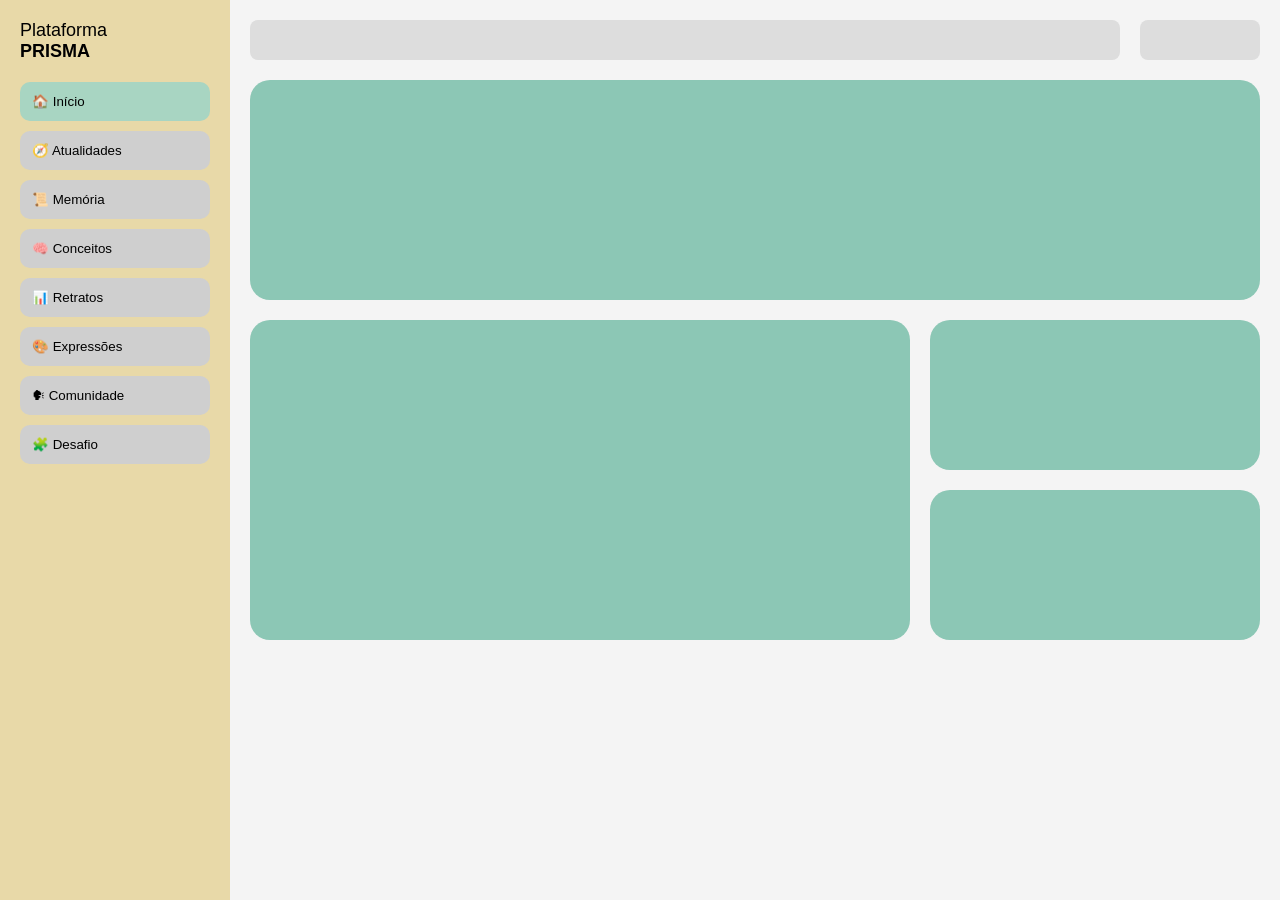
==== index.html @ 995f5f93 "Atualização6" ====
<!DOCTYPE html>
<html lang="pt-BR">
<head>
  <meta charset="UTF-8">
  <meta name="viewport" content="width=device-width, initial-scale=1.0">
  <title>Plataforma PRISMA</title>
  <link rel="stylesheet" href="style.css">
</head>
<body>

  <!-- overlay mobile -->
  <div id="overlay"></div>

  <!-- botão mobile -->
  <button id="menuToggle" class="menu-toggle">☰</button>

  <div class="layout">

    <!-- SIDEBAR -->
    <aside id="sidebar" class="sidebar">
      <div class="logo">Plataforma<br><strong>PRISMA</strong></div>

      <nav>
        <button class="menu-button active">🏠 Início</button>
        <button class="menu-button">🧭 Atualidades</button>
        <button class="menu-button">📜 Memória</button>
        <button class="menu-button">🧠 Conceitos</button>
        <button class="menu-button">📊 Retratos</button>
        <button class="menu-button">🎨 Expressões</button>
        <button class="menu-button">🗣 Comunidade</button>
        <button class="menu-button">🧩 Desafio</button>
      </nav>

      <div class="sidebar-footer"></div>
    </aside>

    <!-- CONTEÚDO -->
    <main class="content">

      <header class="topbar">
        <div class="search"></div>
        <div class="profile"></div>
      </header>

      <section class="feed">

        <div class="card card-large"></div>

        <div class="card-grid">
          <div class="card"></div>
          <div class="card"></div>
          <div class="card"></div>
        </div>

      </section>

    </main>
  </div>

  <script src="script.js"></script>
</body>
</html>
---- style.css ----
* {
  margin: 0;
  padding: 0;
  box-sizing: border-box;
  font-family: Arial, sans-serif;
}

body {
  background: #f4f4f4;
}

/* layout */
.layout {
  display: flex;
  min-height: 100vh;
}

/* SIDEBAR */
.sidebar {
  width: 230px;
  background: #e8d9a8;
  padding: 20px;
  transition: transform 0.3s ease;
  z-index: 1001;
}

.logo {
  font-size: 18px;
  margin-bottom: 20px;
}

.menu-button {
  width: 100%;
  padding: 12px;
  margin-bottom: 10px;
  border: none;
  border-radius: 10px;
  background: #cfcfcf;
  cursor: pointer;
  text-align: left;
  transition: all 0.25s ease;
}

.menu-button:hover {
  transform: translateX(5px);
  background: #bdbdbd;
}

.menu-button.active {
  background: #a8d5c2;
}

/* CONTENT */
.content {
  flex: 1;
  padding: 20px;
}

/* TOPBAR */
.topbar {
  display: flex;
  gap: 20px;
  margin-bottom: 20px;
}

.search {
  flex: 1;
  height: 40px;
  background: #ddd;
  border-radius: 8px;
}

.profile {
  width: 120px;
  height: 40px;
  background: #ddd;
  border-radius: 8px;
}

/* FEED */
.feed {
  display: flex;
  flex-direction: column;
  gap: 20px;
}

.card {
  background: #8cc7b5;
  border-radius: 20px;
  min-height: 150px;
  transition: all 0.25s ease;
}

.card-large {
  height: 220px;
}

.card-grid {
  display: grid;
  grid-template-columns: 2fr 1fr;
  gap: 20px;
}

.card-grid .card:first-child {
  grid-row: span 2;
}

/* overlay */
#overlay {
  position: fixed;
  inset: 0;
  background: rgba(0,0,0,0.35);
  opacity: 0;
  pointer-events: none;
  transition: 0.25s;
  z-index: 1000;
}

#overlay.show {
  opacity: 1;
  pointer-events: all;
}

/* botão mobile */
.menu-toggle {
  display: none;
  position: fixed;
  top: 15px;
  left: 15px;
  z-index: 1100;
  border: none;
  background: #a8d5c2;
  padding: 10px 14px;
  border-radius: 8px;
  font-size: 20px;
  cursor: pointer;
}

/* ================= MOBILE ================= */
@media (max-width: 900px) {

  .menu-toggle {
    display: block;
  }

  .sidebar {
    position: fixed;
    left: 0;
    top: 0;
    height: 100%;
    transform: translateX(-100%);
  }

  .sidebar.open {
    transform: translateX(0);
  }

  .content {
    padding-top: 60px;
  }

  .card-grid {
    display: flex;
    overflow-x: auto;
    gap: 15px;
    padding-bottom: 10px;
  }

  .card-grid .card {
    min-width: 260px;
    flex: 0 0 auto;
  }
}
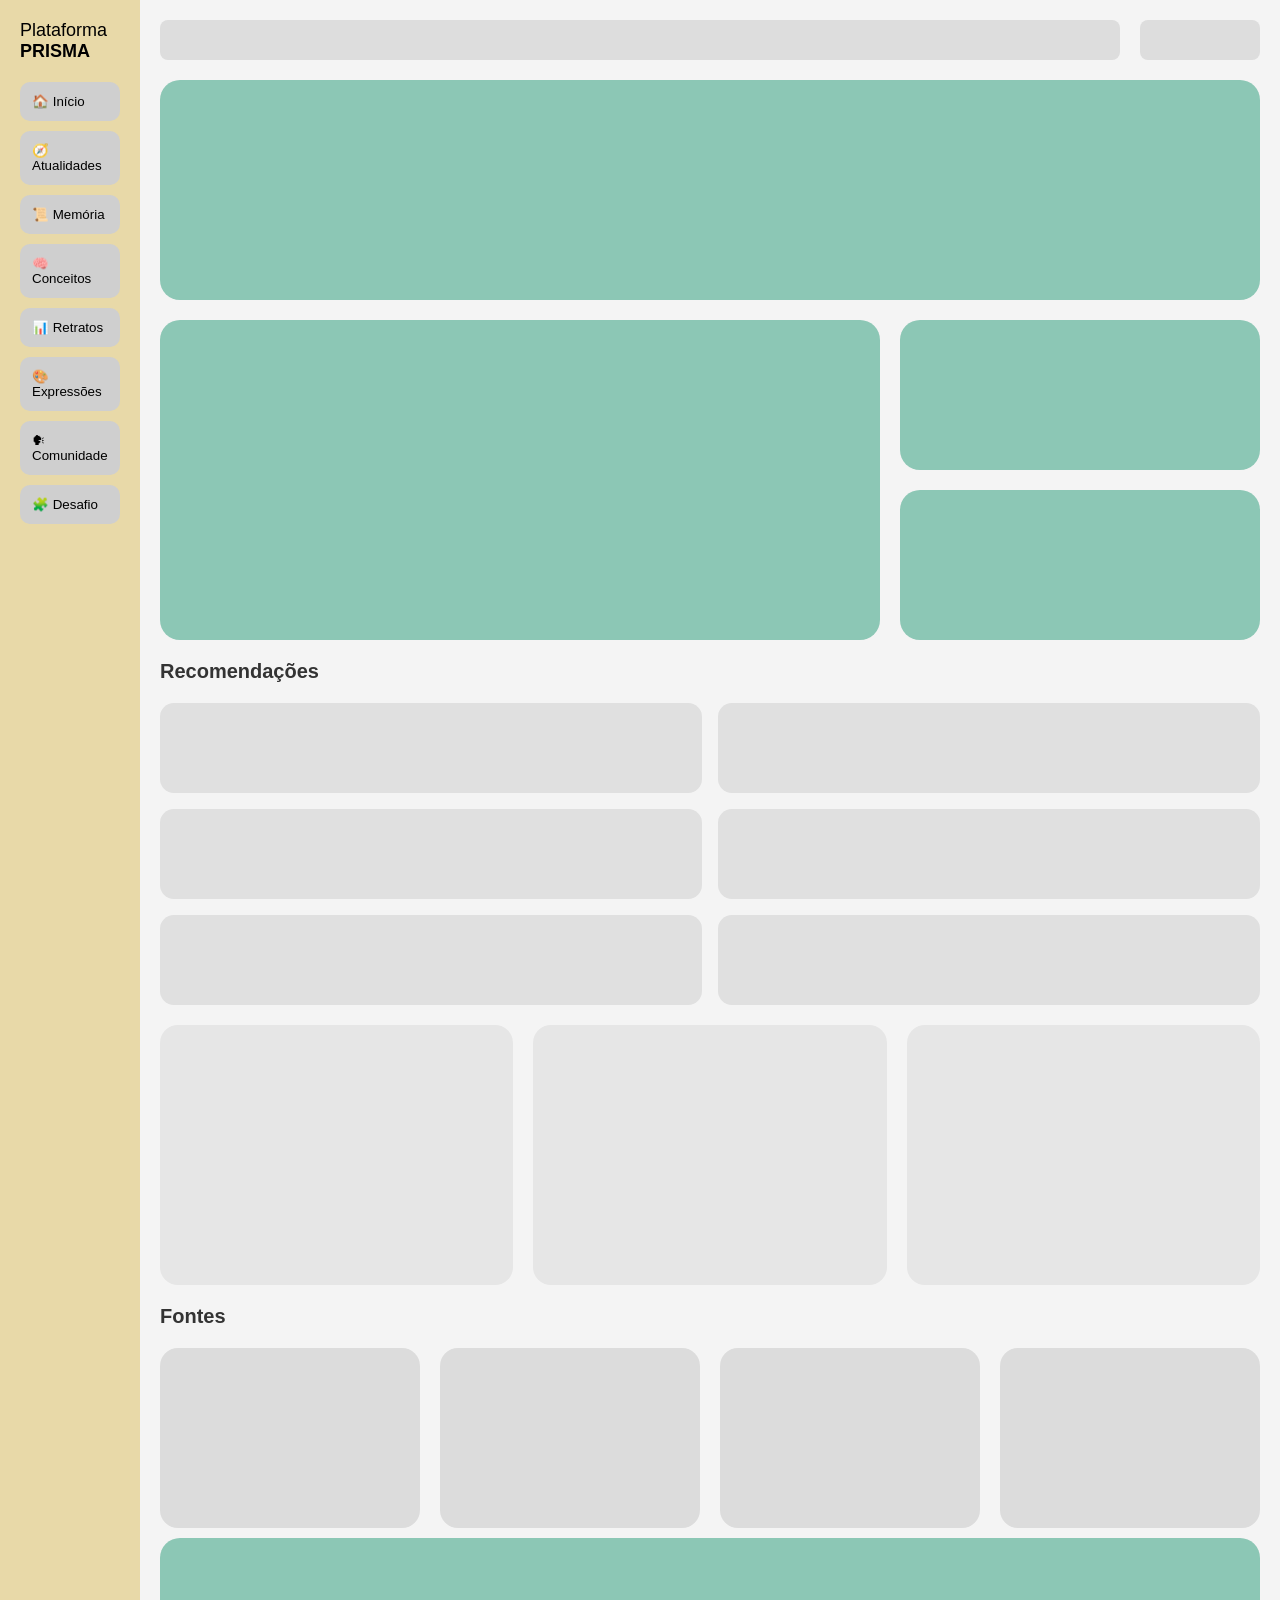
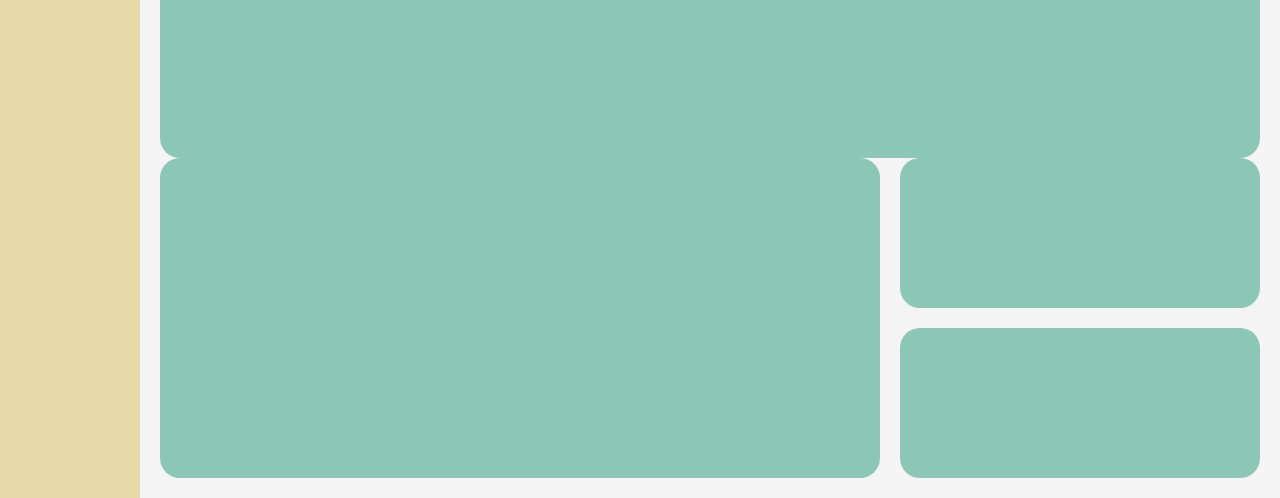
==== commit de71562f: "Atualização20" ====
--- a/index.html
+++ b/index.html
@@ -44,6 +44,52 @@
 
       <section class="feed">
 
+        <!-- ===== SETOR 1 (SEU ATUAL) ===== -->
+        <div class="feed-sector sector-hero">
+            <div class="card card-large"></div>
+
+            <div class="card-grid">
+            <div class="card"></div>
+            <div class="card"></div>
+            <div class="card"></div>
+            </div>
+        </div>
+
+        <!-- ===== SETOR 2 (lista tipo Google News) ===== -->
+        <div class="feed-sector sector-list">
+            <h2 class="sector-title">Recomendações</h2>
+
+            <div class="news-list">
+            <div class="news-item"></div>
+            <div class="news-item"></div>
+            <div class="news-item"></div>
+            <div class="news-item"></div>
+            <div class="news-item"></div>
+            <div class="news-item"></div>
+            </div>
+        </div>
+
+        <!-- ===== SETOR 3 (3 colunas) ===== -->
+        <div class="feed-sector sector-columns">
+            <div class="column"></div>
+            <div class="column"></div>
+            <div class="column"></div>
+        </div>
+
+        <!-- ===== SETOR 4 (fontes) ===== -->
+        <div class="feed-sector sector-sources">
+            <h2 class="sector-title">Fontes</h2>
+
+            <div class="sources-row">
+            <div class="source-card"></div>
+            <div class="source-card"></div>
+            <div class="source-card"></div>
+            <div class="source-card"></div>
+            </div>
+        </div>
+
+        </section>
+
         <div class="card card-large"></div>
 
         <div class="card-grid">
--- a/style.css
+++ b/style.css
@@ -47,7 +47,7 @@
 }
 
 .menu-button.active {
-  background: #a8d5c2;
+  background: #cfcfcf;
 }
 
 /* CONTENT */
@@ -137,12 +137,15 @@
 }
 
 /* ================= MOBILE ================= */
+/* ================= MOBILE ================= */
 @media (max-width: 900px) {
 
+  /* botão menu */
   .menu-toggle {
     display: block;
   }
 
+  /* sidebar */
   .sidebar {
     position: fixed;
     left: 0;
@@ -155,19 +158,137 @@
     transform: translateX(0);
   }
 
+  /* conteúdo */
   .content {
-    padding-top: 60px;
-  }
-
+    padding: 70px 14px 30px;
+  }
+
+  /* topbar mais clean */
+  .topbar {
+    gap: 10px;
+    margin-bottom: 16px;
+  }
+
+  .profile {
+    width: 80px;
+  }
+
+  /* ================= FEED SOCIAL ================= */
+
+  .feed {
+    gap: 16px;
+  }
+
+  /* card base estilo post */
+  .card {
+    border-radius: 18px;
+    min-height: 180px;
+    box-shadow: 0 4px 14px rgba(0,0,0,0.08);
+  }
+
+  /* card grande vira post principal */
+  .card-large {
+    height: 260px;
+  }
+
+  /* 🔥 GRID VIRA COLUNA SOCIAL */
   .card-grid {
     display: flex;
-    overflow-x: auto;
-    gap: 15px;
-    padding-bottom: 10px;
+    flex-direction: column;
+    gap: 16px;
+    overflow: visible;
+    padding: 0;
   }
 
   .card-grid .card {
-    min-width: 260px;
-    flex: 0 0 auto;
-  }
-}
+    min-width: 100%;
+    flex: none;
+  }
+}
+
+/* ================= SETORES ================= */
+
+.feed-sector {
+  display: flex;
+  flex-direction: column;
+  gap: 20px;
+}
+
+.sector-title {
+  font-size: 20px;
+  font-weight: 600;
+  color: #333;
+}
+
+/* ===== SETOR 2 — lista ===== */
+
+.news-list {
+  display: grid;
+  grid-template-columns: 1fr 1fr;
+  gap: 16px;
+}
+
+.news-item {
+  height: 90px;
+  background: #e0e0e0;
+  border-radius: 14px;
+}
+
+/* ===== SETOR 3 — colunas ===== */
+
+.sector-columns {
+  display: grid;
+  grid-template-columns: repeat(3, 1fr);
+  gap: 20px;
+}
+
+.column {
+  min-height: 260px;
+  background: #e6e6e6;
+  border-radius: 18px;
+}
+
+/* ===== SETOR 4 — fontes ===== */
+
+.sources-row {
+  display: flex;
+  gap: 20px;
+  overflow-x: auto;
+  padding-bottom: 10px;
+}
+
+.source-card {
+  min-width: 260px;
+  height: 180px;
+  background: #dcdcdc;
+  border-radius: 18px;
+}
+
+/* ================= MOBILE — FEED CONTÍNUO ================= */
+
+@media (max-width: 900px) {
+
+  .feed-sector {
+    gap: 16px;
+  }
+
+  /* setor 2 vira coluna */
+  .news-list {
+    grid-template-columns: 1fr;
+  }
+
+  /* setor 3 vira feed vertical */
+  .sector-columns {
+    grid-template-columns: 1fr;
+  }
+
+  .column {
+    min-height: 180px;
+  }
+
+  /* fontes continuam swipeáveis */
+  .source-card {
+    min-width: 220px;
+  }
+
+}
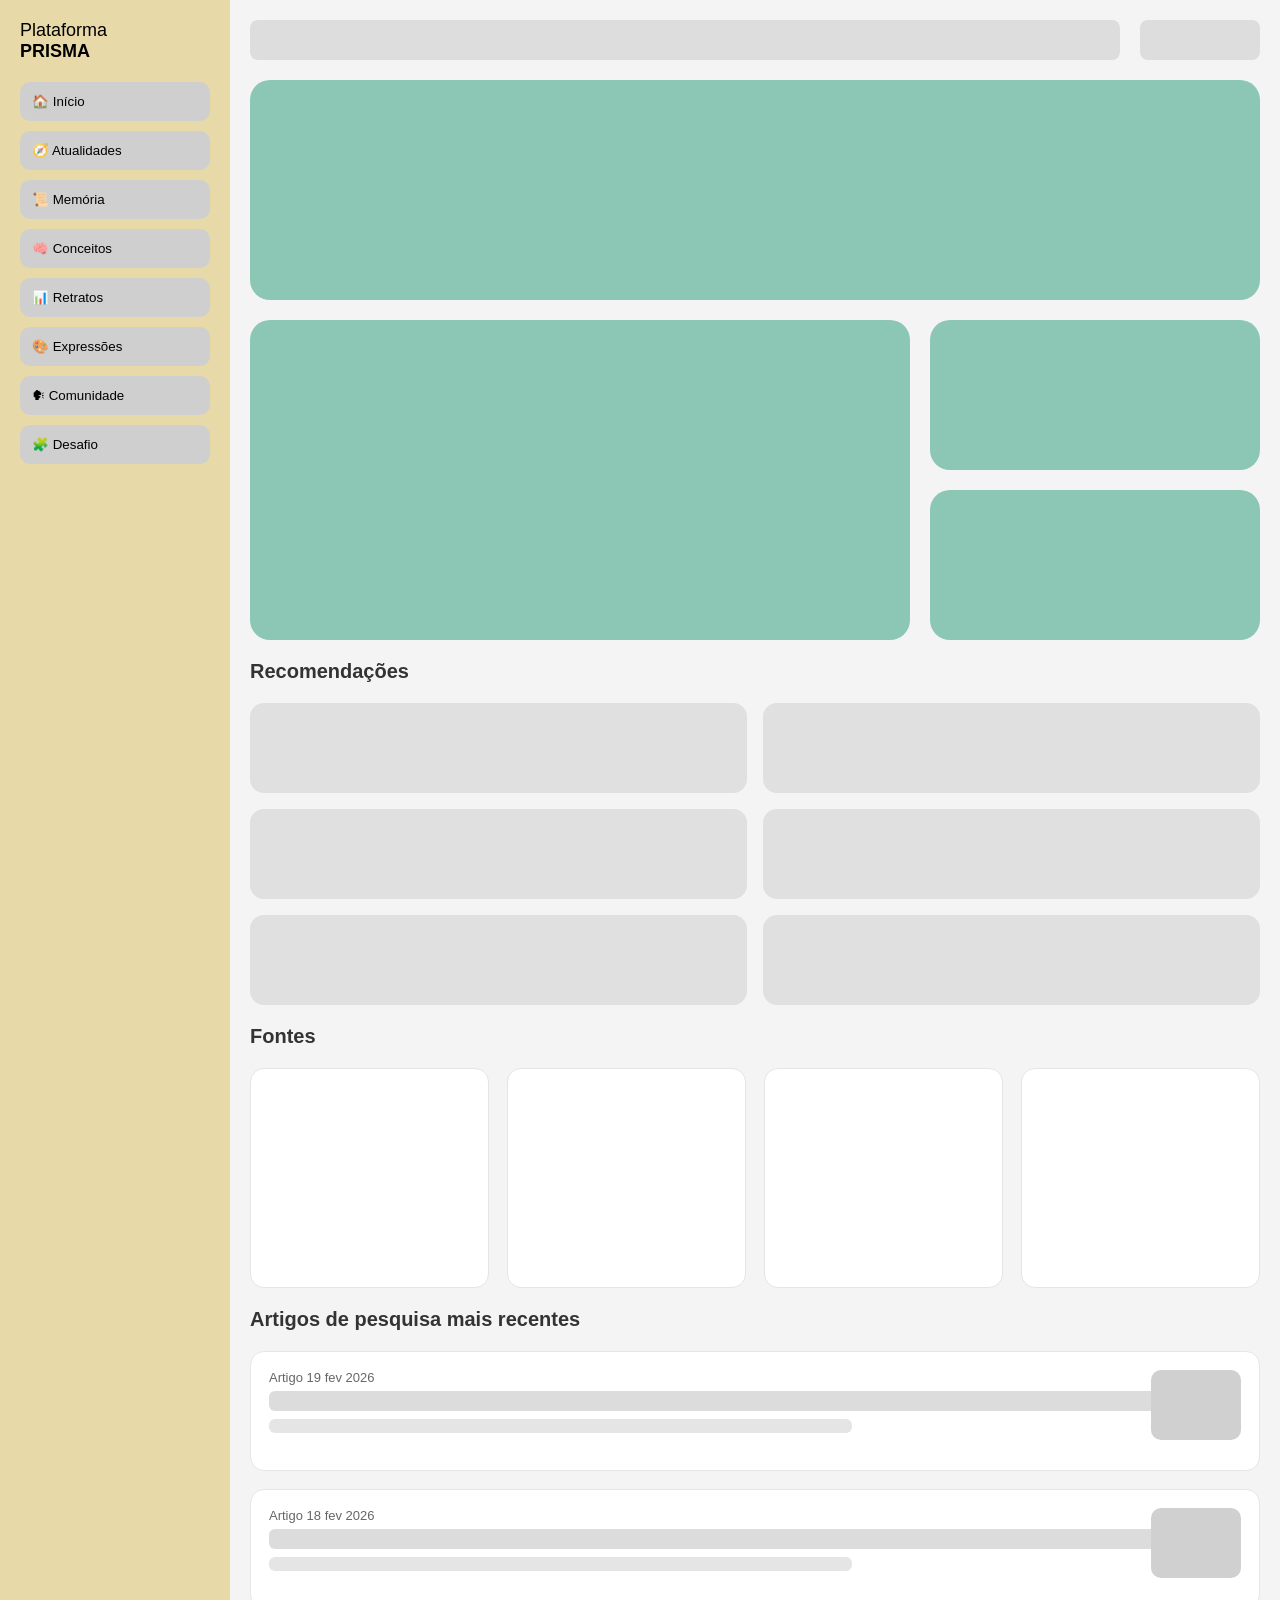
==== commit e9df1d51: "Atualização30" ====
--- a/index.html
+++ b/index.html
@@ -44,60 +44,73 @@
 
       <section class="feed">
 
-        <!-- ===== SETOR 1 (SEU ATUAL) ===== -->
-        <div class="feed-sector sector-hero">
-            <div class="card card-large"></div>
+            <!-- ===== SETOR 1 (SEU ATUAL) ===== -->
+            <div class="feed-sector sector-hero">
+                <div class="card card-large"></div>
 
-            <div class="card-grid">
-            <div class="card"></div>
-            <div class="card"></div>
-            <div class="card"></div>
+                <div class="card-grid">
+                <div class="card"></div>
+                <div class="card"></div>
+                <div class="card"></div>
+                </div>
             </div>
-        </div>
 
-        <!-- ===== SETOR 2 (lista tipo Google News) ===== -->
-        <div class="feed-sector sector-list">
-            <h2 class="sector-title">Recomendações</h2>
+            <!-- ===== SETOR 2 (lista tipo Google News) ===== -->
+            <div class="feed-sector sector-list">
+                <h2 class="sector-title">Recomendações</h2>
 
-            <div class="news-list">
-            <div class="news-item"></div>
-            <div class="news-item"></div>
-            <div class="news-item"></div>
-            <div class="news-item"></div>
-            <div class="news-item"></div>
-            <div class="news-item"></div>
+                <div class="news-list">
+                <div class="news-item"></div>
+                <div class="news-item"></div>
+                <div class="news-item"></div>
+                <div class="news-item"></div>
+                <div class="news-item"></div>
+                <div class="news-item"></div>
+                </div>
             </div>
-        </div>
 
-        <!-- ===== SETOR 3 (3 colunas) ===== -->
-        <div class="feed-sector sector-columns">
-            <div class="column"></div>
-            <div class="column"></div>
-            <div class="column"></div>
-        </div>
+            <!-- ===== SETOR 3 (3 colunas) ===== -->
+            <div class="feed-sector sector-news-nature">
+                <h2 class="sector-title">Fontes</h2>
 
-        <!-- ===== SETOR 4 (fontes) ===== -->
-        <div class="feed-sector sector-sources">
-            <h2 class="sector-title">Fontes</h2>
+                <div class="nature-news-grid">
+                    <div class="nature-news-card"></div>
+                    <div class="nature-news-card"></div>
+                    <div class="nature-news-card"></div>
+                    <div class="nature-news-card"></div>
+                </div>
+            </div>
 
-            <div class="sources-row">
-            <div class="source-card"></div>
-            <div class="source-card"></div>
-            <div class="source-card"></div>
-            <div class="source-card"></div>
+            <!-- ===== SETOR 4 (fontes) ===== -->
+           <!-- ===== SETOR 4 — Artigos estilo Nature ===== -->
+            <div class="feed-sector sector-articles">
+                <h2 class="sector-title">Artigos de pesquisa mais recentes</h2>
+
+                <div class="articles-list">
+
+                    <article class="article-item">
+                    <div class="article-meta">
+                        <span class="article-type">Artigo</span>
+                        <span class="article-date">19 fev 2026</span>
+                    </div>
+                    <h3 class="article-title"></h3>
+                    <p class="article-authors"></p>
+                    <div class="article-thumb"></div>
+                    </article>
+
+                    <article class="article-item">
+                    <div class="article-meta">
+                        <span class="article-type">Artigo</span>
+                        <span class="article-date">18 fev 2026</span>
+                    </div>
+                    <h3 class="article-title"></h3>
+                    <p class="article-authors"></p>
+                    <div class="article-thumb"></div>
+                    </article>
+
+                </div>
             </div>
-        </div>
-
         </section>
-
-        <div class="card card-large"></div>
-
-        <div class="card-grid">
-          <div class="card"></div>
-          <div class="card"></div>
-          <div class="card"></div>
-        </div>
-
       </section>
 
     </main>
--- a/style.css
+++ b/style.css
@@ -292,3 +292,85 @@
   }
 
 }
+
+/* ================= NATURE NEWS ================= */
+
+.nature-news-grid {
+  display: grid;
+  grid-template-columns: repeat(4, 1fr);
+  gap: 18px;
+}
+
+.nature-news-card {
+  background: #ffffff;
+  border-radius: 14px;
+  padding: 14px;
+  min-height: 220px;
+  border: 1px solid #e5e5e5;
+  transition: all 0.25s ease;
+}
+
+/* ================= ARTIGOS NATURE ================= */
+
+.articles-list {
+  display: flex;
+  flex-direction: column;
+  gap: 18px;
+}
+
+.article-item {
+  position: relative;
+  background: #ffffff;
+  border-radius: 14px;
+  padding: 18px;
+  border: 1px solid #e6e6e6;
+  min-height: 120px;
+  transition: all 0.25s ease;
+}
+
+.article-meta {
+  font-size: 13px;
+  color: #666;
+  margin-bottom: 6px;
+}
+
+.article-title {
+  height: 20px;
+  background: #dcdcdc;
+  border-radius: 6px;
+  margin-bottom: 8px;
+}
+
+.article-authors {
+  height: 14px;
+  width: 60%;
+  background: #e5e5e5;
+  border-radius: 6px;
+}
+
+.article-thumb {
+  position: absolute;
+  right: 18px;
+  top: 18px;
+  width: 90px;
+  height: 70px;
+  background: #d0d0d0;
+  border-radius: 10px;
+}
+
+/* ================= MOBILE AJUSTES ================= */
+
+@media (max-width: 900px) {
+
+  .nature-news-grid {
+    grid-template-columns: 1fr;
+  }
+
+  .article-thumb {
+    position: static;
+    width: 100%;
+    height: 140px;
+    margin-top: 10px;
+  }
+
+}
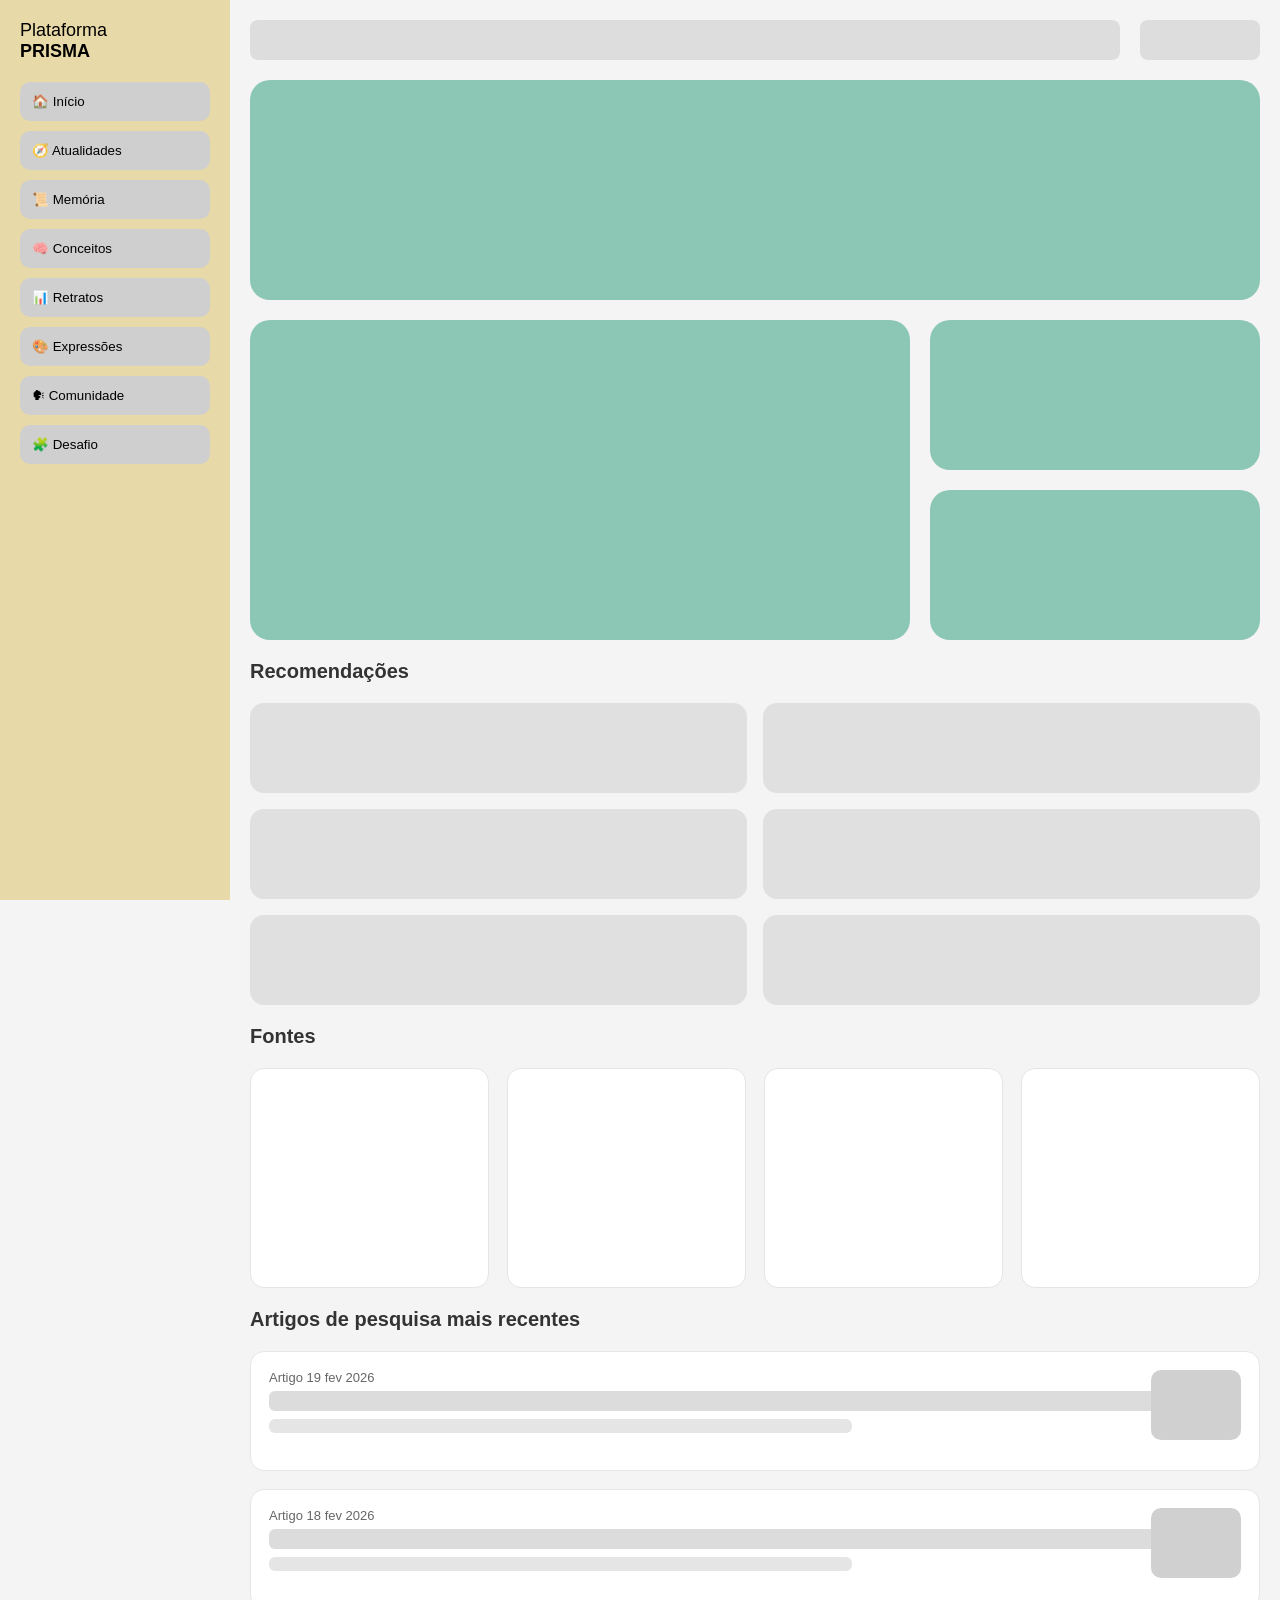
==== commit 4545c7e8: "Atualização2222" ====
--- a/index.html
+++ b/index.html
@@ -8,113 +8,141 @@
 </head>
 <body>
 
-  <!-- overlay mobile -->
+  <!-- ================================================
+       OVERLAY — escurece o fundo no menu mobile
+  ================================================ -->
   <div id="overlay"></div>
 
-  <!-- botão mobile -->
-  <button id="menuToggle" class="menu-toggle">☰</button>
+  <!-- ================================================
+       BOTÃO HAMBURGER — visível só em mobile
+  ================================================ -->
+  <button id="btnMenu" class="btn-menu">☰</button>
 
   <div class="layout">
 
-    <!-- SIDEBAR -->
+    <!-- ================================================
+         SIDEBAR — menu lateral fixo
+    ================================================ -->
     <aside id="sidebar" class="sidebar">
+
       <div class="logo">Plataforma<br><strong>PRISMA</strong></div>
 
       <nav>
-        <button class="menu-button active">🏠 Início</button>
-        <button class="menu-button">🧭 Atualidades</button>
-        <button class="menu-button">📜 Memória</button>
-        <button class="menu-button">🧠 Conceitos</button>
-        <button class="menu-button">📊 Retratos</button>
-        <button class="menu-button">🎨 Expressões</button>
-        <button class="menu-button">🗣 Comunidade</button>
-        <button class="menu-button">🧩 Desafio</button>
+        <button class="btn-nav active">🏠 Início</button>
+        <button class="btn-nav">🧭 Atualidades</button>
+        <button class="btn-nav">📜 Memória</button>
+        <button class="btn-nav">🧠 Conceitos</button>
+        <button class="btn-nav">📊 Retratos</button>
+        <button class="btn-nav">🎨 Expressões</button>
+        <button class="btn-nav">🗣 Comunidade</button>
+        <button class="btn-nav">🧩 Desafio</button>
       </nav>
 
-      <div class="sidebar-footer"></div>
+      <div class="rodape-sidebar"></div>
+
     </aside>
+    <!-- /SIDEBAR -->
 
-    <!-- CONTEÚDO -->
-    <main class="content">
+    <!-- ================================================
+         CONTEÚDO PRINCIPAL
+    ================================================ -->
+    <main class="conteudo">
 
+      <!-- TOPBAR: barra de pesquisa + perfil -->
       <header class="topbar">
-        <div class="search"></div>
-        <div class="profile"></div>
+        <div class="busca"></div>
+        <div class="perfil"></div>
       </header>
 
+      <!-- FEED: todos os blocos de conteúdo -->
       <section class="feed">
 
-            <!-- ===== SETOR 1 (SEU ATUAL) ===== -->
-            <div class="feed-sector sector-hero">
-                <div class="card card-large"></div>
+        <!-- ── BLOCO 1: Hero + grade de cards ── -->
+        <div class="bloco bloco-topo">
 
-                <div class="card-grid">
-                <div class="card"></div>
-                <div class="card"></div>
-                <div class="card"></div>
-                </div>
-            </div>
+          <div class="card card-destaque"></div>
 
-            <!-- ===== SETOR 2 (lista tipo Google News) ===== -->
-            <div class="feed-sector sector-list">
-                <h2 class="sector-title">Recomendações</h2>
+          <div class="grade-cards">
+            <div class="card"></div>
+            <div class="card"></div>
+            <div class="card"></div>
+          </div>
 
-                <div class="news-list">
-                <div class="news-item"></div>
-                <div class="news-item"></div>
-                <div class="news-item"></div>
-                <div class="news-item"></div>
-                <div class="news-item"></div>
-                <div class="news-item"></div>
-                </div>
-            </div>
+        </div>
+        <!-- /BLOCO 1 -->
 
-            <!-- ===== SETOR 3 (3 colunas) ===== -->
-            <div class="feed-sector sector-news-nature">
-                <h2 class="sector-title">Fontes</h2>
+        <!-- ── BLOCO 2: Lista de notícias ── -->
+        <div class="bloco bloco-recomendacoes">
 
-                <div class="nature-news-grid">
-                    <div class="nature-news-card"></div>
-                    <div class="nature-news-card"></div>
-                    <div class="nature-news-card"></div>
-                    <div class="nature-news-card"></div>
-                </div>
-            </div>
+          <h2 class="titulo-bloco">Recomendações</h2>
 
-            <!-- ===== SETOR 4 (fontes) ===== -->
-           <!-- ===== SETOR 4 — Artigos estilo Nature ===== -->
-            <div class="feed-sector sector-articles">
-                <h2 class="sector-title">Artigos de pesquisa mais recentes</h2>
+          <div class="lista-noticias">
+            <div class="noticia"></div>
+            <div class="noticia"></div>
+            <div class="noticia"></div>
+            <div class="noticia"></div>
+            <div class="noticia"></div>
+            <div class="noticia"></div>
+          </div>
 
-                <div class="articles-list">
+        </div>
+        <!-- /BLOCO 2 -->
 
-                    <article class="article-item">
-                    <div class="article-meta">
-                        <span class="article-type">Artigo</span>
-                        <span class="article-date">19 fev 2026</span>
-                    </div>
-                    <h3 class="article-title"></h3>
-                    <p class="article-authors"></p>
-                    <div class="article-thumb"></div>
-                    </article>
+        <!-- ── BLOCO 3: Grade de fontes ── -->
+        <div class="bloco bloco-fontes">
 
-                    <article class="article-item">
-                    <div class="article-meta">
-                        <span class="article-type">Artigo</span>
-                        <span class="article-date">18 fev 2026</span>
-                    </div>
-                    <h3 class="article-title"></h3>
-                    <p class="article-authors"></p>
-                    <div class="article-thumb"></div>
-                    </article>
+          <h2 class="titulo-bloco">Fontes</h2>
 
-                </div>
-            </div>
-        </section>
+          <div class="grade-fontes">
+            <div class="card-fonte"></div>
+            <div class="card-fonte"></div>
+            <div class="card-fonte"></div>
+            <div class="card-fonte"></div>
+          </div>
+
+        </div>
+        <!-- /BLOCO 3 -->
+
+        <!-- ── BLOCO 4: Artigos de pesquisa ── -->
+        <div class="bloco bloco-artigos">
+
+          <h2 class="titulo-bloco">Artigos de pesquisa mais recentes</h2>
+
+          <div class="lista-artigos">
+
+            <article class="artigo">
+              <div class="artigo-info">
+                <span class="artigo-tipo">Artigo</span>
+                <span class="artigo-data">19 fev 2026</span>
+              </div>
+              <h3 class="artigo-titulo"></h3>
+              <p class="artigo-autores"></p>
+              <div class="artigo-imagem"></div>
+            </article>
+
+            <article class="artigo">
+              <div class="artigo-info">
+                <span class="artigo-tipo">Artigo</span>
+                <span class="artigo-data">18 fev 2026</span>
+              </div>
+              <h3 class="artigo-titulo"></h3>
+              <p class="artigo-autores"></p>
+              <div class="artigo-imagem"></div>
+            </article>
+
+          </div>
+
+        </div>
+        <!-- /BLOCO 4 -->
+
       </section>
+      <!-- /FEED -->
 
     </main>
+    <!-- /CONTEÚDO PRINCIPAL -->
+
   </div>
+  <!-- /LAYOUT -->
 
   <script src="script.js"></script>
 </body>
--- a/style.css
+++ b/style.css
@@ -1,3 +1,6 @@
+/* ================================================
+   RESET
+================================================ */
 * {
   margin: 0;
   padding: 0;
@@ -9,17 +12,33 @@
   background: #f4f4f4;
 }
 
-/* layout */
+
+/* ================================================
+   LAYOUT GERAL
+================================================ */
 .layout {
-  display: flex;
   min-height: 100vh;
 }
 
-/* SIDEBAR */
+.conteudo {
+  margin-left: 230px;
+  padding: 20px;
+  max-width: 1400px;
+}
+
+
+/* ================================================
+   SIDEBAR
+================================================ */
 .sidebar {
+  position: fixed;
+  left: 0;
+  top: 0;
   width: 230px;
+  height: 100vh;
   background: #e8d9a8;
   padding: 20px;
+  overflow-y: auto;
   transition: transform 0.3s ease;
   z-index: 1001;
 }
@@ -29,7 +48,7 @@
   margin-bottom: 20px;
 }
 
-.menu-button {
+.btn-nav {
   width: 100%;
   padding: 12px;
   margin-bottom: 10px;
@@ -41,49 +60,65 @@
   transition: all 0.25s ease;
 }
 
-.menu-button:hover {
+.btn-nav:hover {
   transform: translateX(5px);
   background: #bdbdbd;
 }
 
-.menu-button.active {
+.btn-nav.active {
   background: #cfcfcf;
 }
 
-/* CONTENT */
-.content {
-  flex: 1;
-  padding: 20px;
-}
-
-/* TOPBAR */
+
+/* ================================================
+   TOPBAR
+================================================ */
 .topbar {
   display: flex;
   gap: 20px;
   margin-bottom: 20px;
 }
 
-.search {
+.busca {
   flex: 1;
   height: 40px;
   background: #ddd;
   border-radius: 8px;
 }
 
-.profile {
+.perfil {
   width: 120px;
   height: 40px;
   background: #ddd;
   border-radius: 8px;
 }
 
-/* FEED */
+
+/* ================================================
+   FEED — estrutura geral
+================================================ */
 .feed {
   display: flex;
   flex-direction: column;
   gap: 20px;
 }
 
+.bloco {
+  display: flex;
+  flex-direction: column;
+  gap: 20px;
+}
+
+.titulo-bloco {
+  font-size: 20px;
+  font-weight: 600;
+  color: #333;
+}
+
+
+/* ================================================
+   BLOCO 1 — Hero + grade de cards
+================================================ */
 .card {
   background: #8cc7b5;
   border-radius: 20px;
@@ -91,21 +126,139 @@
   transition: all 0.25s ease;
 }
 
-.card-large {
+.card-destaque {
   height: 220px;
 }
 
-.card-grid {
+.grade-cards {
   display: grid;
   grid-template-columns: 2fr 1fr;
   gap: 20px;
 }
 
-.card-grid .card:first-child {
+.grade-cards .card:first-child {
   grid-row: span 2;
 }
 
-/* overlay */
+
+/* ================================================
+   BLOCO 2 — Lista de notícias
+================================================ */
+.lista-noticias {
+  display: grid;
+  grid-template-columns: 1fr 1fr;
+  gap: 16px;
+}
+
+.noticia {
+  height: 90px;
+  background: #e0e0e0;
+  border-radius: 14px;
+}
+
+
+/* ================================================
+   BLOCO 3 — Grade de fontes
+================================================ */
+.grade-fontes {
+  display: grid;
+  grid-template-columns: repeat(4, 1fr);
+  gap: 18px;
+}
+
+.card-fonte {
+  background: #ffffff;
+  border-radius: 14px;
+  padding: 14px;
+  min-height: 220px;
+  border: 1px solid #e5e5e5;
+  transition: all 0.25s ease;
+}
+
+
+/* ================================================
+   BLOCO 4 — Artigos de pesquisa
+================================================ */
+.lista-artigos {
+  display: flex;
+  flex-direction: column;
+  gap: 18px;
+}
+
+.artigo {
+  position: relative;
+  background: #ffffff;
+  border-radius: 14px;
+  padding: 18px;
+  border: 1px solid #e6e6e6;
+  min-height: 120px;
+  transition: all 0.25s ease;
+}
+
+.artigo-info {
+  font-size: 13px;
+  color: #666;
+  margin-bottom: 6px;
+}
+
+.artigo-titulo {
+  height: 20px;
+  background: #dcdcdc;
+  border-radius: 6px;
+  margin-bottom: 8px;
+}
+
+.artigo-autores {
+  height: 14px;
+  width: 60%;
+  background: #e5e5e5;
+  border-radius: 6px;
+}
+
+.artigo-imagem {
+  position: absolute;
+  right: 18px;
+  top: 18px;
+  width: 90px;
+  height: 70px;
+  background: #d0d0d0;
+  border-radius: 10px;
+}
+
+
+/* ================================================
+   CLASSES RESERVADAS (uso futuro)
+================================================ */
+.grade-colunas {
+  display: grid;
+  grid-template-columns: repeat(3, 1fr);
+  gap: 20px;
+}
+
+.coluna {
+  min-height: 260px;
+  background: #e6e6e6;
+  border-radius: 18px;
+}
+
+.lista-fontes {
+  display: flex;
+  gap: 20px;
+  overflow-x: auto;
+  padding-bottom: 10px;
+}
+
+.card-fonte-extra {
+  min-width: 260px;
+  height: 180px;
+  background: #dcdcdc;
+  border-radius: 18px;
+}
+
+
+/* ================================================
+   OVERLAY (mobile)
+================================================ */
 #overlay {
   position: fixed;
   inset: 0;
@@ -121,8 +274,11 @@
   pointer-events: all;
 }
 
-/* botão mobile */
-.menu-toggle {
+
+/* ================================================
+   BOTÃO HAMBURGER (mobile)
+================================================ */
+.btn-menu {
   display: none;
   position: fixed;
   top: 15px;
@@ -136,16 +292,18 @@
   cursor: pointer;
 }
 
-/* ================= MOBILE ================= */
-/* ================= MOBILE ================= */
+
+/* ================================================
+   RESPONSIVO — max-width: 900px
+================================================ */
 @media (max-width: 900px) {
 
-  /* botão menu */
-  .menu-toggle {
+  /* Botão hamburger */
+  .btn-menu {
     display: block;
   }
 
-  /* sidebar */
+  /* Sidebar: escondida por padrão, abre com .open */
   .sidebar {
     position: fixed;
     left: 0;
@@ -158,41 +316,42 @@
     transform: translateX(0);
   }
 
-  /* conteúdo */
-  .content {
-    padding: 70px 14px 30px;
-  }
-
-  /* topbar mais clean */
+  /* Conteúdo ocupa a tela toda */
+  .conteudo {
+    margin-left: 0;
+  }
+
+  /* Topbar */
   .topbar {
     gap: 10px;
     margin-bottom: 16px;
   }
 
-  .profile {
+  .perfil {
     width: 80px;
   }
 
-  /* ================= FEED SOCIAL ================= */
-
+  /* Feed geral */
   .feed {
     gap: 16px;
   }
 
-  /* card base estilo post */
+  .bloco {
+    gap: 16px;
+  }
+
+  /* Bloco 1 — cards em coluna */
   .card {
     border-radius: 18px;
     min-height: 180px;
     box-shadow: 0 4px 14px rgba(0,0,0,0.08);
   }
 
-  /* card grande vira post principal */
-  .card-large {
+  .card-destaque {
     height: 260px;
   }
 
-  /* 🔥 GRID VIRA COLUNA SOCIAL */
-  .card-grid {
+  .grade-cards {
     display: flex;
     flex-direction: column;
     gap: 16px;
@@ -200,177 +359,40 @@
     padding: 0;
   }
 
-  .card-grid .card {
+  .grade-cards .card {
     min-width: 100%;
     flex: none;
   }
-}
-
-/* ================= SETORES ================= */
-
-.feed-sector {
-  display: flex;
-  flex-direction: column;
-  gap: 20px;
-}
-
-.sector-title {
-  font-size: 20px;
-  font-weight: 600;
-  color: #333;
-}
-
-/* ===== SETOR 2 — lista ===== */
-
-.news-list {
-  display: grid;
-  grid-template-columns: 1fr 1fr;
-  gap: 16px;
-}
-
-.news-item {
-  height: 90px;
-  background: #e0e0e0;
-  border-radius: 14px;
-}
-
-/* ===== SETOR 3 — colunas ===== */
-
-.sector-columns {
-  display: grid;
-  grid-template-columns: repeat(3, 1fr);
-  gap: 20px;
-}
-
-.column {
-  min-height: 260px;
-  background: #e6e6e6;
-  border-radius: 18px;
-}
-
-/* ===== SETOR 4 — fontes ===== */
-
-.sources-row {
-  display: flex;
-  gap: 20px;
-  overflow-x: auto;
-  padding-bottom: 10px;
-}
-
-.source-card {
-  min-width: 260px;
-  height: 180px;
-  background: #dcdcdc;
-  border-radius: 18px;
-}
-
-/* ================= MOBILE — FEED CONTÍNUO ================= */
-
-@media (max-width: 900px) {
-
-  .feed-sector {
-    gap: 16px;
-  }
-
-  /* setor 2 vira coluna */
-  .news-list {
+
+  /* Bloco 2 — lista em coluna única */
+  .lista-noticias {
     grid-template-columns: 1fr;
   }
 
-  /* setor 3 vira feed vertical */
-  .sector-columns {
+  /* Bloco 3 — grade em coluna única */
+  .grade-fontes {
     grid-template-columns: 1fr;
   }
 
-  .column {
-    min-height: 180px;
-  }
-
-  /* fontes continuam swipeáveis */
-  .source-card {
-    min-width: 220px;
-  }
-
-}
-
-/* ================= NATURE NEWS ================= */
-
-.nature-news-grid {
-  display: grid;
-  grid-template-columns: repeat(4, 1fr);
-  gap: 18px;
-}
-
-.nature-news-card {
-  background: #ffffff;
-  border-radius: 14px;
-  padding: 14px;
-  min-height: 220px;
-  border: 1px solid #e5e5e5;
-  transition: all 0.25s ease;
-}
-
-/* ================= ARTIGOS NATURE ================= */
-
-.articles-list {
-  display: flex;
-  flex-direction: column;
-  gap: 18px;
-}
-
-.article-item {
-  position: relative;
-  background: #ffffff;
-  border-radius: 14px;
-  padding: 18px;
-  border: 1px solid #e6e6e6;
-  min-height: 120px;
-  transition: all 0.25s ease;
-}
-
-.article-meta {
-  font-size: 13px;
-  color: #666;
-  margin-bottom: 6px;
-}
-
-.article-title {
-  height: 20px;
-  background: #dcdcdc;
-  border-radius: 6px;
-  margin-bottom: 8px;
-}
-
-.article-authors {
-  height: 14px;
-  width: 60%;
-  background: #e5e5e5;
-  border-radius: 6px;
-}
-
-.article-thumb {
-  position: absolute;
-  right: 18px;
-  top: 18px;
-  width: 90px;
-  height: 70px;
-  background: #d0d0d0;
-  border-radius: 10px;
-}
-
-/* ================= MOBILE AJUSTES ================= */
-
-@media (max-width: 900px) {
-
-  .nature-news-grid {
-    grid-template-columns: 1fr;
-  }
-
-  .article-thumb {
+  /* Bloco 4 — imagem ocupa largura total */
+  .artigo-imagem {
     position: static;
     width: 100%;
     height: 140px;
     margin-top: 10px;
   }
 
-}
+  /* Classes reservadas */
+  .grade-colunas {
+    grid-template-columns: 1fr;
+  }
+
+  .coluna {
+    min-height: 180px;
+  }
+
+  .card-fonte-extra {
+    min-width: 220px;
+  }
+
+}
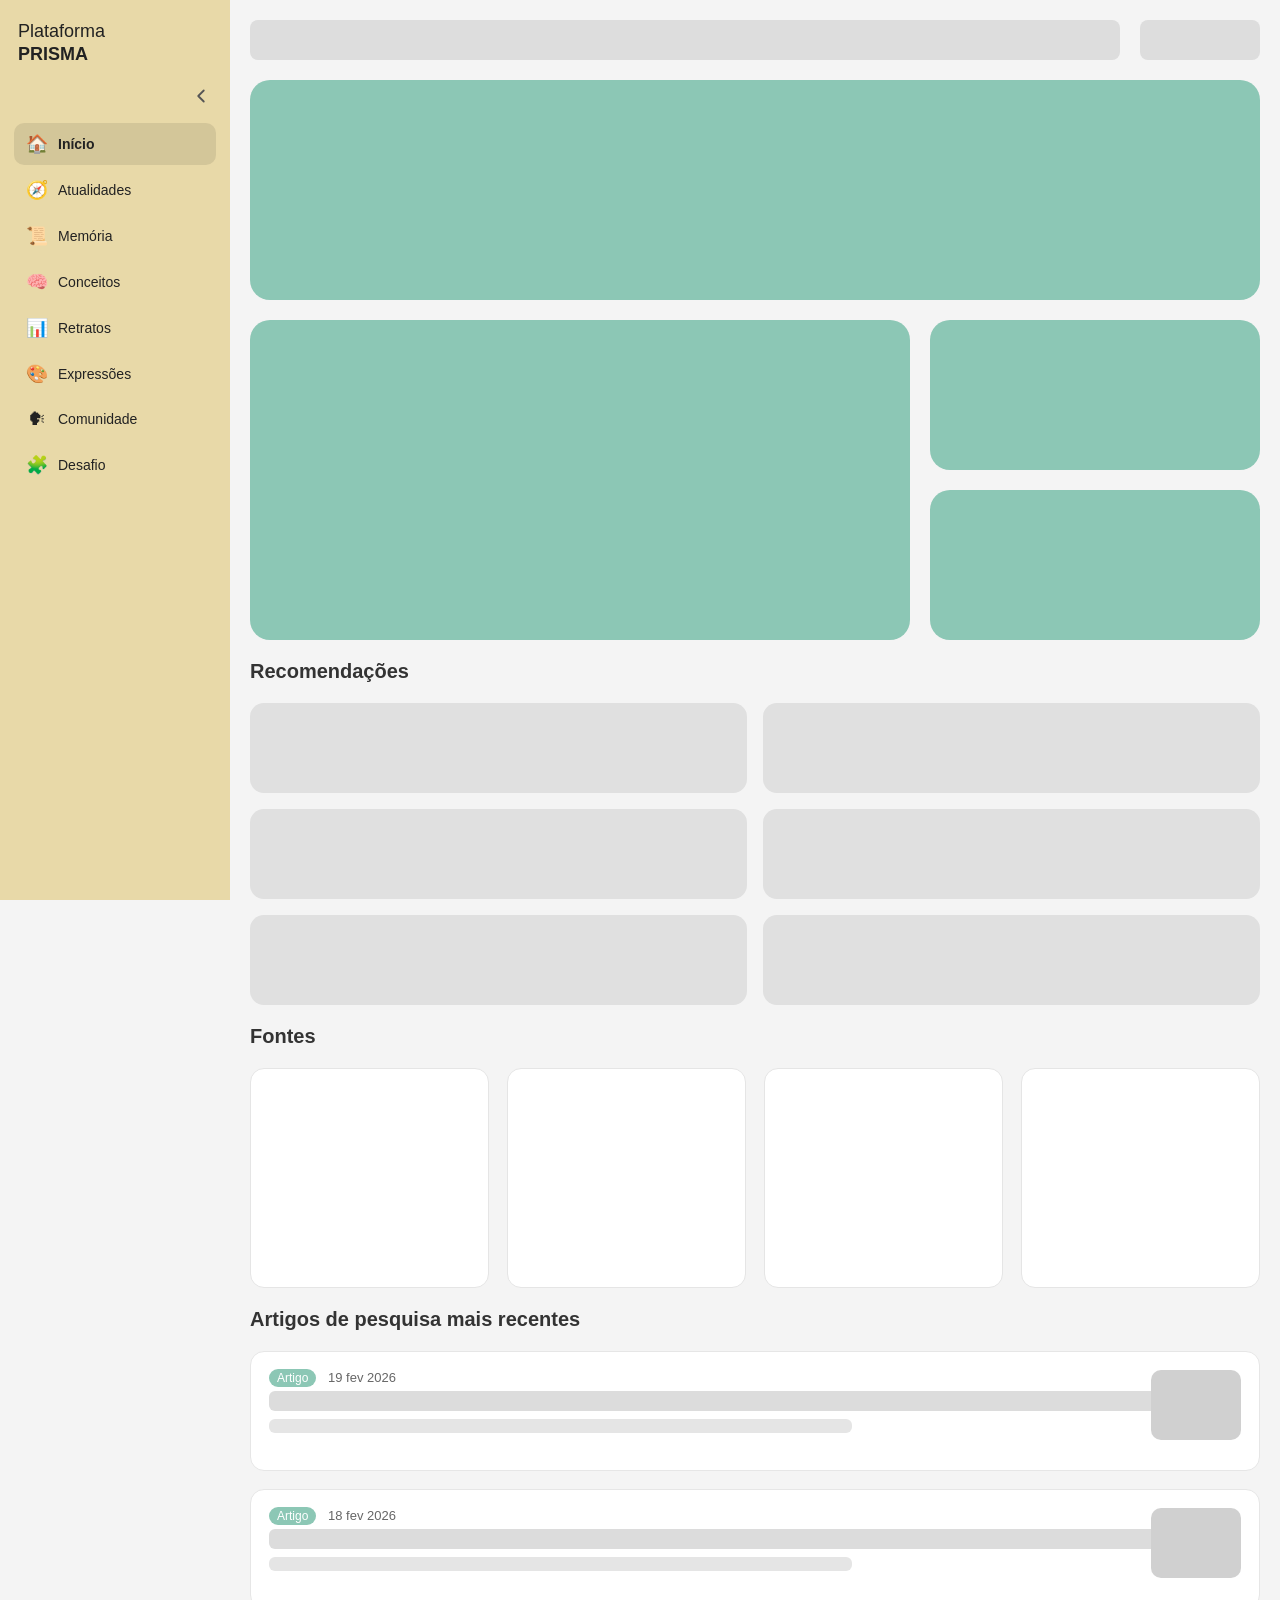
==== commit b158a601: "Atualizacao22" ====
--- a/index.html
+++ b/index.html
@@ -3,79 +3,38 @@
 <head>
   <meta charset="UTF-8">
   <meta name="viewport" content="width=device-width, initial-scale=1.0">
-  <title>Plataforma PRISMA</title>
+  <title>Início — Plataforma PRISMA</title>
   <link rel="stylesheet" href="style.css">
 </head>
 <body>
 
-  <!-- ================================================
-       OVERLAY — escurece o fundo no menu mobile
-  ================================================ -->
   <div id="overlay"></div>
-
-  <!-- ================================================
-       BOTÃO HAMBURGER — visível só em mobile
-  ================================================ -->
   <button id="btnMenu" class="btn-menu">☰</button>
 
   <div class="layout">
+    <aside id="sidebar" class="sidebar"></aside>
 
-    <!-- ================================================
-         SIDEBAR — menu lateral fixo
-    ================================================ -->
-    <aside id="sidebar" class="sidebar">
-
-      <div class="logo">Plataforma<br><strong>PRISMA</strong></div>
-
-      <nav>
-        <button class="btn-nav active">🏠 Início</button>
-        <button class="btn-nav">🧭 Atualidades</button>
-        <button class="btn-nav">📜 Memória</button>
-        <button class="btn-nav">🧠 Conceitos</button>
-        <button class="btn-nav">📊 Retratos</button>
-        <button class="btn-nav">🎨 Expressões</button>
-        <button class="btn-nav">🗣 Comunidade</button>
-        <button class="btn-nav">🧩 Desafio</button>
-      </nav>
-
-      <div class="rodape-sidebar"></div>
-
-    </aside>
-    <!-- /SIDEBAR -->
-
-    <!-- ================================================
-         CONTEÚDO PRINCIPAL
-    ================================================ -->
     <main class="conteudo">
-
-      <!-- TOPBAR: barra de pesquisa + perfil -->
       <header class="topbar">
         <div class="busca"></div>
         <div class="perfil"></div>
       </header>
 
-      <!-- FEED: todos os blocos de conteúdo -->
       <section class="feed">
 
-        <!-- ── BLOCO 1: Hero + grade de cards ── -->
+        <!-- BLOCO 1: Hero + grade de cards -->
         <div class="bloco bloco-topo">
-
           <div class="card card-destaque"></div>
-
           <div class="grade-cards">
             <div class="card"></div>
             <div class="card"></div>
             <div class="card"></div>
           </div>
+        </div>
 
-        </div>
-        <!-- /BLOCO 1 -->
-
-        <!-- ── BLOCO 2: Lista de notícias ── -->
+        <!-- BLOCO 2: Recomendações -->
         <div class="bloco bloco-recomendacoes">
-
           <h2 class="titulo-bloco">Recomendações</h2>
-
           <div class="lista-noticias">
             <div class="noticia"></div>
             <div class="noticia"></div>
@@ -84,30 +43,22 @@
             <div class="noticia"></div>
             <div class="noticia"></div>
           </div>
+        </div>
 
-        </div>
-        <!-- /BLOCO 2 -->
-
-        <!-- ── BLOCO 3: Grade de fontes ── -->
+        <!-- BLOCO 3: Fontes -->
         <div class="bloco bloco-fontes">
-
           <h2 class="titulo-bloco">Fontes</h2>
-
           <div class="grade-fontes">
             <div class="card-fonte"></div>
             <div class="card-fonte"></div>
             <div class="card-fonte"></div>
             <div class="card-fonte"></div>
           </div>
+        </div>
 
-        </div>
-        <!-- /BLOCO 3 -->
-
-        <!-- ── BLOCO 4: Artigos de pesquisa ── -->
+        <!-- BLOCO 4: Artigos -->
         <div class="bloco bloco-artigos">
-
           <h2 class="titulo-bloco">Artigos de pesquisa mais recentes</h2>
-
           <div class="lista-artigos">
 
             <article class="artigo">
@@ -131,18 +82,11 @@
             </article>
 
           </div>
-
         </div>
-        <!-- /BLOCO 4 -->
 
       </section>
-      <!-- /FEED -->
-
     </main>
-    <!-- /CONTEÚDO PRINCIPAL -->
-
   </div>
-  <!-- /LAYOUT -->
 
   <script src="script.js"></script>
 </body>
--- a/style.css
+++ b/style.css
@@ -1,15 +1,32 @@
 /* ================================================
-   RESET
-================================================ */
+   VARIÁVEIS & RESET
+================================================ */
+:root {
+  --sidebar-width: 230px;
+  --sidebar-collapsed: 68px;
+  --bg: #f4f4f4;
+  --sidebar-bg: #e8d9a8;
+  --accent: #8cc7b5;
+  --accent-dark: #5aaa93;
+  --card-bg: #ffffff;
+  --text: #222;
+  --text-muted: #666;
+  --border: #e5e5e5;
+  --radius: 14px;
+  --radius-lg: 20px;
+  --transition: 0.28s cubic-bezier(.4,0,.2,1);
+}
+
 * {
   margin: 0;
   padding: 0;
   box-sizing: border-box;
-  font-family: Arial, sans-serif;
+  font-family: 'Segoe UI', Arial, sans-serif;
 }
 
 body {
-  background: #f4f4f4;
+  background: var(--bg);
+  color: var(--text);
 }
 
 
@@ -21,9 +38,15 @@
 }
 
 .conteudo {
-  margin-left: 230px;
+  margin-left: var(--sidebar-width);
   padding: 20px;
   max-width: 1400px;
+  transition: margin-left var(--transition);
+}
+
+/* Estado colapsado (desktop) */
+body.sidebar-collapsed .conteudo {
+  margin-left: var(--sidebar-collapsed);
 }
 
 
@@ -34,39 +57,163 @@
   position: fixed;
   left: 0;
   top: 0;
-  width: 230px;
+  width: var(--sidebar-width);
   height: 100vh;
-  background: #e8d9a8;
-  padding: 20px;
+  background: var(--sidebar-bg);
+  padding: 20px 14px;
   overflow-y: auto;
-  transition: transform 0.3s ease;
+  overflow-x: hidden;
+  transition: width var(--transition), padding var(--transition);
   z-index: 1001;
-}
-
+  display: flex;
+  flex-direction: column;
+}
+
+/* Estado colapsado */
+body.sidebar-collapsed .sidebar {
+  width: var(--sidebar-collapsed);
+  padding: 20px 10px;
+}
+
+/* Logo */
 .logo {
   font-size: 18px;
-  margin-bottom: 20px;
+  margin-bottom: 12px;
+  white-space: nowrap;
+  overflow: hidden;
+  transition: opacity var(--transition);
+  padding-left: 4px;
+  line-height: 1.3;
+}
+
+body.sidebar-collapsed .logo {
+  opacity: 0;
+  pointer-events: none;
+  height: 0;
+  margin: 0;
+}
+
+/* Botão toggle sidebar (desktop) */
+.btn-toggle-sidebar {
+  width: 100%;
+  display: flex;
+  align-items: center;
+  justify-content: flex-end;
+  background: none;
+  border: none;
+  cursor: pointer;
+  padding: 6px 4px;
+  margin-bottom: 10px;
+  border-radius: 8px;
+  color: #555;
+  transition: background var(--transition);
+}
+
+.btn-toggle-sidebar:hover {
+  background: rgba(0,0,0,0.06);
+}
+
+.toggle-icon {
+  width: 22px;
+  height: 22px;
+  transition: transform var(--transition);
+  flex-shrink: 0;
+}
+
+body.sidebar-collapsed .toggle-icon {
+  transform: rotate(180deg);
+}
+
+/* Nav */
+.sidebar nav {
+  flex: 1;
+  display: flex;
+  flex-direction: column;
+  gap: 4px;
 }
 
 .btn-nav {
   width: 100%;
-  padding: 12px;
-  margin-bottom: 10px;
+  padding: 10px 12px;
   border: none;
   border-radius: 10px;
-  background: #cfcfcf;
+  background: transparent;
   cursor: pointer;
   text-align: left;
-  transition: all 0.25s ease;
+  transition: all var(--transition);
+  display: flex;
+  align-items: center;
+  gap: 10px;
+  white-space: nowrap;
+  overflow: hidden;
+  font-size: 14px;
+  color: var(--text);
+  text-decoration: none;
+}
+
+.btn-nav .nav-icon {
+  font-size: 18px;
+  flex-shrink: 0;
+  width: 22px;
+  text-align: center;
+}
+
+.btn-nav .nav-label {
+  transition: opacity var(--transition);
+  flex: 1;
+  overflow: hidden;
+  text-overflow: ellipsis;
+}
+
+body.sidebar-collapsed .btn-nav .nav-label {
+  opacity: 0;
+  width: 0;
 }
 
 .btn-nav:hover {
-  transform: translateX(5px);
-  background: #bdbdbd;
+  background: rgba(0,0,0,0.07);
+  transform: translateX(3px);
+}
+
+body.sidebar-collapsed .btn-nav:hover {
+  transform: translateX(0);
 }
 
 .btn-nav.active {
-  background: #cfcfcf;
+  background: rgba(0,0,0,0.09);
+  font-weight: 600;
+}
+
+/* Tooltip no modo colapsado */
+body.sidebar-collapsed .btn-nav {
+  position: relative;
+}
+
+body.sidebar-collapsed .btn-nav::after {
+  content: attr(data-tooltip);
+  position: absolute;
+  left: calc(var(--sidebar-collapsed) - 10px);
+  top: 50%;
+  transform: translateY(-50%);
+  background: #333;
+  color: #fff;
+  padding: 5px 10px;
+  border-radius: 6px;
+  font-size: 13px;
+  white-space: nowrap;
+  opacity: 0;
+  pointer-events: none;
+  transition: opacity 0.15s;
+  z-index: 2000;
+}
+
+body.sidebar-collapsed .btn-nav:hover::after {
+  opacity: 1;
+}
+
+.rodape-sidebar {
+  margin-top: 20px;
+  height: 30px;
 }
 
 
@@ -77,6 +224,7 @@
   display: flex;
   gap: 20px;
   margin-bottom: 20px;
+  align-items: center;
 }
 
 .busca {
@@ -115,13 +263,20 @@
   color: #333;
 }
 
+/* Subtítulo de seção */
+.subtitulo-bloco {
+  font-size: 14px;
+  color: var(--text-muted);
+  margin-top: -12px;
+}
+
 
 /* ================================================
    BLOCO 1 — Hero + grade de cards
 ================================================ */
 .card {
-  background: #8cc7b5;
-  border-radius: 20px;
+  background: var(--accent);
+  border-radius: var(--radius-lg);
   min-height: 150px;
   transition: all 0.25s ease;
 }
@@ -153,7 +308,8 @@
 .noticia {
   height: 90px;
   background: #e0e0e0;
-  border-radius: 14px;
+  border-radius: var(--radius);
+  transition: all 0.25s ease;
 }
 
 
@@ -167,11 +323,11 @@
 }
 
 .card-fonte {
-  background: #ffffff;
-  border-radius: 14px;
+  background: var(--card-bg);
+  border-radius: var(--radius);
   padding: 14px;
   min-height: 220px;
-  border: 1px solid #e5e5e5;
+  border: 1px solid var(--border);
   transition: all 0.25s ease;
 }
 
@@ -187,8 +343,8 @@
 
 .artigo {
   position: relative;
-  background: #ffffff;
-  border-radius: 14px;
+  background: var(--card-bg);
+  border-radius: var(--radius);
   padding: 18px;
   border: 1px solid #e6e6e6;
   min-height: 120px;
@@ -197,8 +353,17 @@
 
 .artigo-info {
   font-size: 13px;
-  color: #666;
+  color: var(--text-muted);
   margin-bottom: 6px;
+}
+
+.artigo-tipo {
+  background: var(--accent);
+  color: #fff;
+  padding: 2px 8px;
+  border-radius: 20px;
+  font-size: 12px;
+  margin-right: 8px;
 }
 
 .artigo-titulo {
@@ -227,7 +392,546 @@
 
 
 /* ================================================
-   CLASSES RESERVADAS (uso futuro)
+   CARDS GENÉRICOS REUTILIZÁVEIS
+================================================ */
+.card-branco {
+  background: var(--card-bg);
+  border-radius: var(--radius);
+  border: 1px solid var(--border);
+  padding: 18px;
+  transition: all 0.25s ease;
+}
+
+.card-branco.alto {
+  min-height: 180px;
+}
+
+.card-branco.medio {
+  min-height: 120px;
+}
+
+.card-branco.baixo {
+  min-height: 80px;
+}
+
+/* Placeholder interno */
+.placeholder {
+  background: #e5e5e5;
+  border-radius: 6px;
+}
+
+.ph-titulo {
+  height: 18px;
+  width: 70%;
+  margin-bottom: 10px;
+}
+
+.ph-linha {
+  height: 12px;
+  width: 100%;
+  margin-bottom: 8px;
+}
+
+.ph-linha.curta {
+  width: 55%;
+}
+
+.ph-linha.media {
+  width: 80%;
+}
+
+.ph-quadrado {
+  border-radius: 10px;
+  background: #d8d8d8;
+}
+
+.ph-circulo {
+  border-radius: 50%;
+  background: #d8d8d8;
+}
+
+.ph-badge {
+  height: 24px;
+  width: 80px;
+  border-radius: 20px;
+  background: var(--accent);
+  opacity: 0.5;
+}
+
+
+/* ================================================
+   SUB-PÁGINA: ATUALIDADES
+================================================ */
+.grade-destaque-atualidades {
+  display: grid;
+  grid-template-columns: 3fr 2fr;
+  gap: 20px;
+}
+
+.card-noticia-grande {
+  background: var(--accent);
+  border-radius: var(--radius-lg);
+  min-height: 280px;
+  transition: all 0.25s ease;
+}
+
+.coluna-lateral-noticias {
+  display: flex;
+  flex-direction: column;
+  gap: 14px;
+}
+
+.noticia-lateral {
+  background: var(--card-bg);
+  border-radius: var(--radius);
+  border: 1px solid var(--border);
+  min-height: 80px;
+  padding: 14px;
+  flex: 1;
+  transition: all 0.25s ease;
+}
+
+.grade-noticias-3col {
+  display: grid;
+  grid-template-columns: repeat(3, 1fr);
+  gap: 16px;
+}
+
+.card-noticia-media {
+  background: var(--card-bg);
+  border-radius: var(--radius);
+  border: 1px solid var(--border);
+  min-height: 160px;
+  transition: all 0.25s ease;
+}
+
+.linha-categoria {
+  display: flex;
+  gap: 10px;
+  flex-wrap: wrap;
+}
+
+.tag-categoria {
+  height: 32px;
+  width: 110px;
+  background: #e0e0e0;
+  border-radius: 20px;
+}
+
+.tag-categoria.ativa {
+  background: var(--accent);
+  opacity: 0.8;
+}
+
+
+/* ================================================
+   SUB-PÁGINA: MEMÓRIA (timeline)
+================================================ */
+.timeline {
+  position: relative;
+  padding-left: 36px;
+  display: flex;
+  flex-direction: column;
+  gap: 0;
+}
+
+.timeline::before {
+  content: '';
+  position: absolute;
+  left: 14px;
+  top: 8px;
+  bottom: 8px;
+  width: 2px;
+  background: var(--accent);
+  border-radius: 2px;
+}
+
+.timeline-item {
+  position: relative;
+  padding: 0 0 22px 20px;
+}
+
+.timeline-item::before {
+  content: '';
+  position: absolute;
+  left: -8px;
+  top: 6px;
+  width: 14px;
+  height: 14px;
+  border-radius: 50%;
+  background: var(--accent-dark);
+  border: 3px solid var(--bg);
+  box-shadow: 0 0 0 2px var(--accent);
+}
+
+.timeline-card {
+  background: var(--card-bg);
+  border-radius: var(--radius);
+  border: 1px solid var(--border);
+  padding: 16px;
+  min-height: 100px;
+  transition: all 0.25s ease;
+}
+
+.timeline-ano {
+  font-size: 12px;
+  font-weight: 700;
+  color: var(--accent-dark);
+  text-transform: uppercase;
+  letter-spacing: 1px;
+  margin-bottom: 10px;
+}
+
+.grade-epocas {
+  display: grid;
+  grid-template-columns: repeat(4, 1fr);
+  gap: 14px;
+}
+
+.card-epoca {
+  background: var(--card-bg);
+  border-radius: var(--radius);
+  border: 1px solid var(--border);
+  min-height: 140px;
+  padding: 14px;
+  transition: all 0.25s ease;
+}
+
+.card-epoca .epoca-ano {
+  font-size: 22px;
+  font-weight: 800;
+  color: var(--accent-dark);
+  margin-bottom: 8px;
+  display: block;
+}
+
+
+/* ================================================
+   SUB-PÁGINA: CONCEITOS
+================================================ */
+.grade-conceitos {
+  display: grid;
+  grid-template-columns: repeat(3, 1fr);
+  gap: 18px;
+}
+
+.card-conceito {
+  background: var(--card-bg);
+  border-radius: var(--radius);
+  border: 1px solid var(--border);
+  padding: 20px;
+  min-height: 170px;
+  transition: all 0.25s ease;
+}
+
+.conceito-icone {
+  width: 44px;
+  height: 44px;
+  border-radius: 12px;
+  background: var(--accent);
+  opacity: 0.6;
+  margin-bottom: 12px;
+}
+
+.destaque-conceito {
+  background: var(--accent);
+  border-radius: var(--radius-lg);
+  min-height: 180px;
+  padding: 28px;
+  display: flex;
+  flex-direction: column;
+  gap: 14px;
+}
+
+.destaque-conceito .ph-titulo {
+  background: rgba(255,255,255,0.5);
+}
+.destaque-conceito .ph-linha {
+  background: rgba(255,255,255,0.35);
+}
+
+
+/* ================================================
+   SUB-PÁGINA: RETRATOS (dados/stats)
+================================================ */
+.grade-stats {
+  display: grid;
+  grid-template-columns: repeat(4, 1fr);
+  gap: 16px;
+}
+
+.card-stat {
+  background: var(--card-bg);
+  border-radius: var(--radius);
+  border: 1px solid var(--border);
+  padding: 20px;
+  min-height: 110px;
+  transition: all 0.25s ease;
+}
+
+.stat-numero {
+  height: 36px;
+  width: 50%;
+  background: var(--accent);
+  border-radius: 8px;
+  margin-bottom: 10px;
+  opacity: 0.7;
+}
+
+.stat-label {
+  height: 14px;
+  width: 75%;
+  background: #e0e0e0;
+  border-radius: 6px;
+}
+
+.card-grafico {
+  background: var(--card-bg);
+  border-radius: var(--radius);
+  border: 1px solid var(--border);
+  padding: 18px;
+  min-height: 220px;
+  transition: all 0.25s ease;
+}
+
+.grafico-placeholder {
+  width: 100%;
+  height: 150px;
+  background: linear-gradient(180deg, var(--accent) 0%, rgba(140,199,181,0.15) 100%);
+  border-radius: 10px;
+  margin-top: 14px;
+  opacity: 0.4;
+}
+
+.grade-graficos {
+  display: grid;
+  grid-template-columns: 2fr 1fr;
+  gap: 18px;
+}
+
+
+/* ================================================
+   SUB-PÁGINA: EXPRESSÕES (galeria)
+================================================ */
+.grade-galeria {
+  display: grid;
+  grid-template-columns: repeat(3, 1fr);
+  gap: 16px;
+}
+
+.card-galeria {
+  border-radius: var(--radius);
+  overflow: hidden;
+  background: #d5d5d5;
+  min-height: 190px;
+  transition: all 0.25s ease;
+}
+
+.card-galeria.grande {
+  grid-column: span 2;
+  min-height: 260px;
+}
+
+.card-galeria.destaque {
+  background: var(--accent);
+}
+
+.galeria-info {
+  padding: 14px;
+  background: var(--card-bg);
+  border-top: 1px solid var(--border);
+}
+
+
+/* ================================================
+   SUB-PÁGINA: COMUNIDADE
+================================================ */
+.lista-posts {
+  display: flex;
+  flex-direction: column;
+  gap: 14px;
+}
+
+.post-card {
+  background: var(--card-bg);
+  border-radius: var(--radius);
+  border: 1px solid var(--border);
+  padding: 18px;
+  display: flex;
+  gap: 16px;
+  transition: all 0.25s ease;
+}
+
+.post-avatar {
+  width: 44px;
+  height: 44px;
+  border-radius: 50%;
+  background: var(--accent);
+  flex-shrink: 0;
+  opacity: 0.6;
+}
+
+.post-corpo {
+  flex: 1;
+  display: flex;
+  flex-direction: column;
+  gap: 8px;
+}
+
+.grade-usuarios {
+  display: grid;
+  grid-template-columns: repeat(4, 1fr);
+  gap: 14px;
+}
+
+.card-usuario {
+  background: var(--card-bg);
+  border-radius: var(--radius);
+  border: 1px solid var(--border);
+  padding: 18px;
+  min-height: 130px;
+  display: flex;
+  flex-direction: column;
+  align-items: center;
+  gap: 10px;
+  text-align: center;
+  transition: all 0.25s ease;
+}
+
+.usuario-avatar {
+  width: 52px;
+  height: 52px;
+  border-radius: 50%;
+  background: var(--accent);
+  opacity: 0.6;
+}
+
+
+/* ================================================
+   SUB-PÁGINA: DESAFIO (gamification)
+================================================ */
+.card-desafio-principal {
+  background: linear-gradient(135deg, var(--accent) 0%, #a8e0d0 100%);
+  border-radius: var(--radius-lg);
+  padding: 28px;
+  min-height: 200px;
+  display: flex;
+  flex-direction: column;
+  gap: 14px;
+}
+
+.card-desafio-principal .ph-titulo {
+  background: rgba(255,255,255,0.6);
+  height: 24px;
+  width: 50%;
+}
+
+.card-desafio-principal .ph-linha {
+  background: rgba(255,255,255,0.4);
+}
+
+.barra-progresso {
+  height: 12px;
+  background: rgba(255,255,255,0.35);
+  border-radius: 20px;
+  overflow: hidden;
+  margin-top: 8px;
+}
+
+.barra-progresso-fill {
+  height: 100%;
+  width: 65%;
+  background: #fff;
+  border-radius: 20px;
+}
+
+.grade-desafios {
+  display: grid;
+  grid-template-columns: repeat(3, 1fr);
+  gap: 16px;
+}
+
+.card-missao {
+  background: var(--card-bg);
+  border-radius: var(--radius);
+  border: 1px solid var(--border);
+  padding: 18px;
+  min-height: 140px;
+  transition: all 0.25s ease;
+}
+
+.missao-status {
+  display: inline-block;
+  height: 24px;
+  width: 90px;
+  border-radius: 20px;
+  background: var(--accent);
+  opacity: 0.5;
+  margin-bottom: 12px;
+}
+
+.missao-status.concluido {
+  background: #7ec98c;
+}
+
+.missao-status.pendente {
+  background: #e0b87a;
+}
+
+.grade-ranking {
+  display: flex;
+  flex-direction: column;
+  gap: 10px;
+}
+
+.ranking-item {
+  background: var(--card-bg);
+  border-radius: var(--radius);
+  border: 1px solid var(--border);
+  padding: 14px 18px;
+  display: flex;
+  align-items: center;
+  gap: 14px;
+  min-height: 64px;
+  transition: all 0.25s ease;
+}
+
+.ranking-pos {
+  font-size: 18px;
+  font-weight: 800;
+  color: var(--accent-dark);
+  width: 28px;
+  text-align: center;
+  flex-shrink: 0;
+}
+
+.ranking-avatar {
+  width: 36px;
+  height: 36px;
+  border-radius: 50%;
+  background: var(--accent);
+  opacity: 0.5;
+  flex-shrink: 0;
+}
+
+.ranking-info {
+  flex: 1;
+  display: flex;
+  flex-direction: column;
+  gap: 6px;
+}
+
+.ranking-pontos {
+  height: 14px;
+  width: 70px;
+  background: var(--accent);
+  border-radius: 20px;
+  opacity: 0.5;
+}
+
+
+/* ================================================
+   CLASSES RESERVADAS
 ================================================ */
 .grade-colunas {
   display: grid;
@@ -285,7 +989,7 @@
   left: 15px;
   z-index: 1100;
   border: none;
-  background: #a8d5c2;
+  background: var(--accent);
   padding: 10px 14px;
   border-radius: 8px;
   font-size: 20px;
@@ -298,83 +1002,82 @@
 ================================================ */
 @media (max-width: 900px) {
 
-  /* Botão hamburger */
-  .btn-menu {
-    display: block;
-  }
-
-  /* Sidebar: escondida por padrão, abre com .open */
+  .btn-menu { display: block; }
+  .btn-toggle-sidebar { display: none; }
+
   .sidebar {
     position: fixed;
     left: 0;
     top: 0;
+    width: var(--sidebar-width) !important;
     height: 100%;
     transform: translateX(-100%);
+    padding: 20px 14px;
   }
 
   .sidebar.open {
     transform: translateX(0);
   }
 
-  /* Conteúdo ocupa a tela toda */
+  .sidebar .logo {
+    opacity: 1 !important;
+    height: auto !important;
+    margin-bottom: 12px !important;
+  }
+
+  .sidebar .btn-nav .nav-label {
+    opacity: 1 !important;
+    width: auto !important;
+  }
+
   .conteudo {
-    margin-left: 0;
+    margin-left: 0 !important;
   }
 
-  /* Topbar */
+  body.sidebar-collapsed .conteudo {
+    margin-left: 0 !important;
+  }
+
   .topbar {
     gap: 10px;
     margin-bottom: 16px;
+    padding-top: 60px;
   }
 
-  .perfil {
-    width: 80px;
-  }
-
-  /* Feed geral */
-  .feed {
-    gap: 16px;
-  }
-
-  .bloco {
-    gap: 16px;
-  }
-
-  /* Bloco 1 — cards em coluna */
+  .perfil { width: 80px; }
+
+  .feed { gap: 16px; }
+  .bloco { gap: 16px; }
+
   .card {
     border-radius: 18px;
     min-height: 180px;
     box-shadow: 0 4px 14px rgba(0,0,0,0.08);
   }
 
-  .card-destaque {
-    height: 260px;
-  }
+  .card-destaque { height: 260px; }
 
   .grade-cards {
     display: flex;
     flex-direction: column;
     gap: 16px;
-    overflow: visible;
-    padding: 0;
   }
 
-  .grade-cards .card {
-    min-width: 100%;
-    flex: none;
-  }
-
-  /* Bloco 2 — lista em coluna única */
-  .lista-noticias {
-    grid-template-columns: 1fr;
-  }
-
-  /* Bloco 3 — grade em coluna única */
-  .grade-fontes {
-    grid-template-columns: 1fr;
-  }
-
-  /* Bloco 4 — imagem ocupa largura total */
+  .grade-cards .card { min-width: 100%; flex: none; }
+
+  .lista-noticias { grid-template-columns: 1fr; }
+  .grade-fontes { grid-template-columns: 1fr 1fr; }
+  .grade-conceitos { grid-template-columns: 1fr; }
+  .grade-stats { grid-template-columns: 1fr 1fr; }
+  .grade-graficos { grid-template-columns: 1fr; }
+  .grade-galeria { grid-template-columns: 1fr 1fr; }
+  .card-galeria.grande { grid-column: span 2; }
+  .grade-usuarios { grid-template-columns: 1fr 1fr; }
+  .grade-desafios { grid-template-columns: 1fr; }
+  .grade-noticias-3col { grid-template-columns: 1fr; }
+  .grade-destaque-atualidades { grid-template-columns: 1fr; }
+  .grade-epocas { grid-template-columns: 1fr 1fr; }
+
   .artigo-imagem {
     position: static;
     width: 100%;
@@ -382,17 +1085,7 @@
     margin-top: 10px;
   }
 
-  /* Classes reservadas */
-  .grade-colunas {
-    grid-template-columns: 1fr;
-  }
-
-  .coluna {
-    min-height: 180px;
-  }
-
-  .card-fonte-extra {
-    min-width: 220px;
-  }
-
-}
+  .grade-colunas { grid-template-columns: 1fr; }
+  .coluna { min-height: 180px; }
+  .card-fonte-extra { min-width: 220px; }
+}
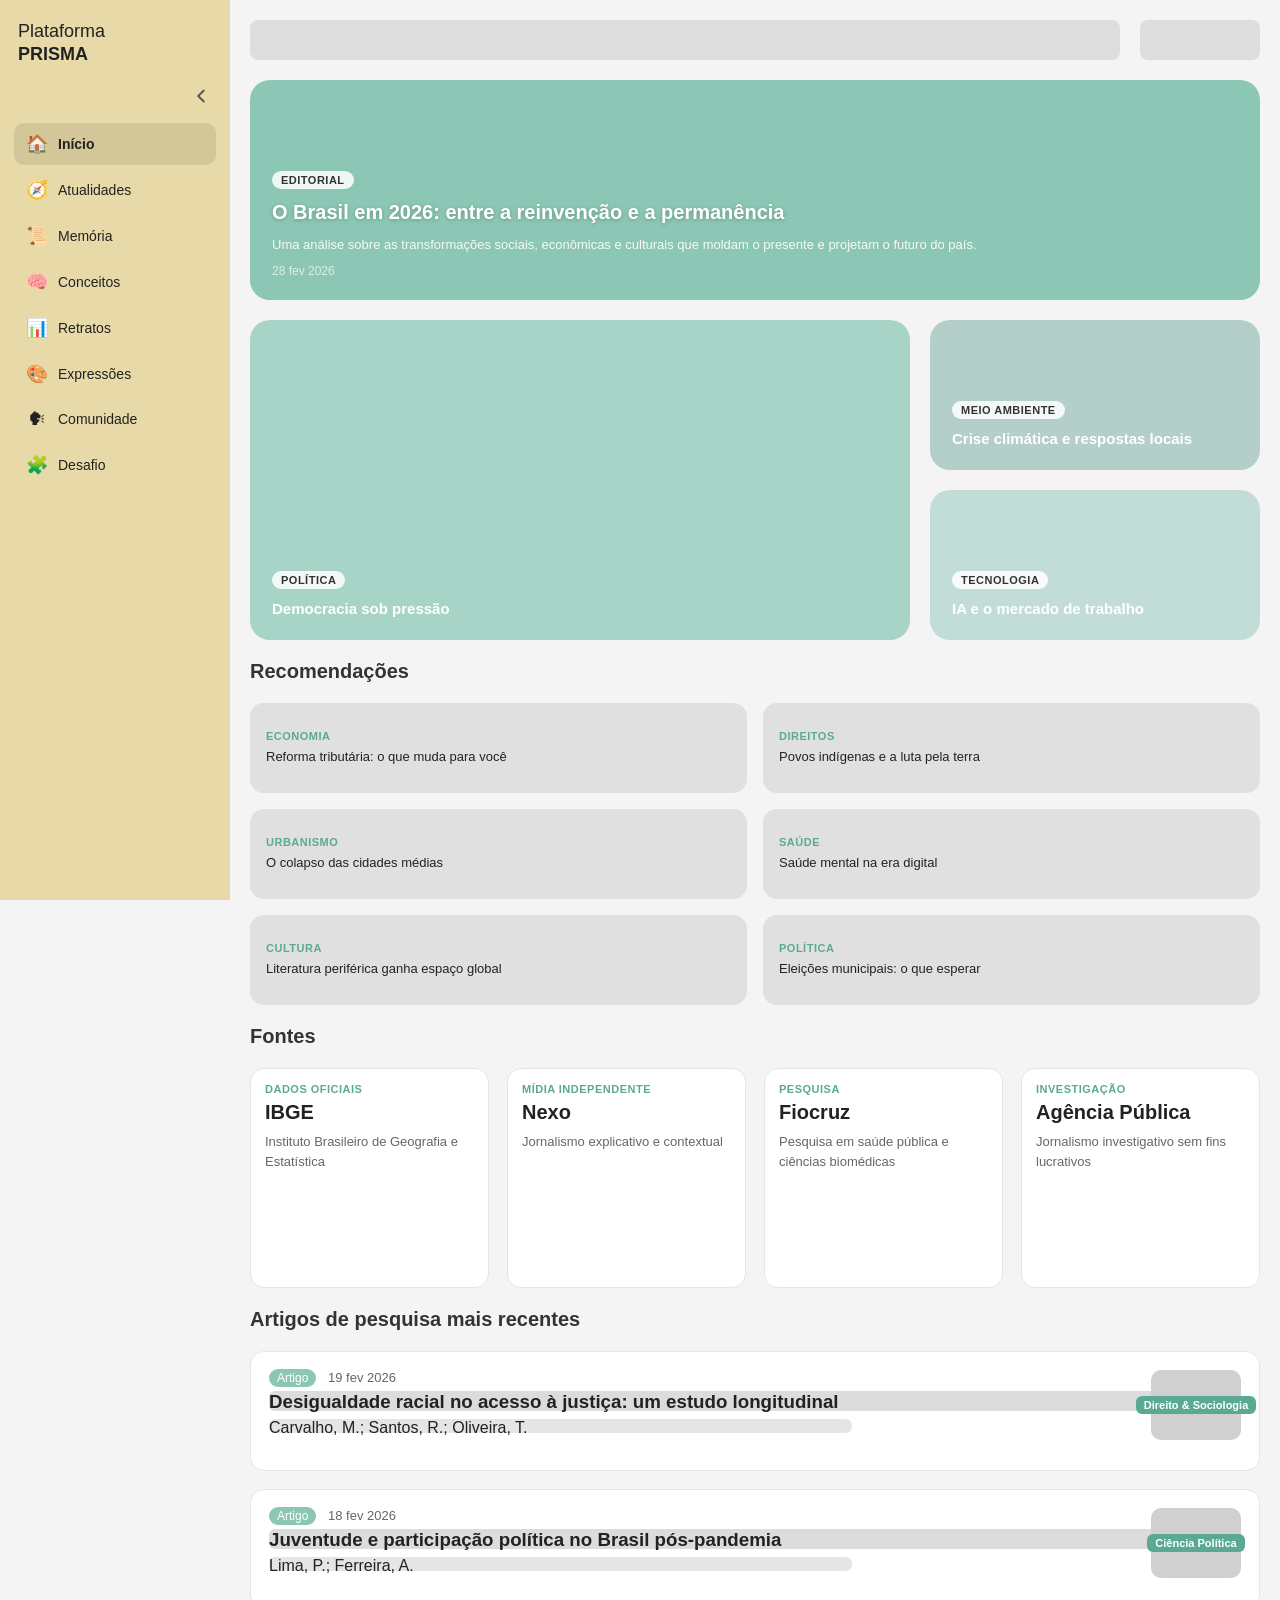
==== commit c5186f56: "Atualização23" ====
--- a/index.html
+++ b/index.html
@@ -7,22 +7,14 @@
   <link rel="stylesheet" href="style.css">
 </head>
 <body>
-
   <div id="overlay"></div>
   <button id="btnMenu" class="btn-menu">☰</button>
-
   <div class="layout">
     <aside id="sidebar" class="sidebar"></aside>
-
     <main class="conteudo">
-      <header class="topbar">
-        <div class="busca"></div>
-        <div class="perfil"></div>
-      </header>
-
+      <header class="topbar"><div class="busca"></div><div class="perfil"></div></header>
       <section class="feed">
 
-        <!-- BLOCO 1: Hero + grade de cards -->
         <div class="bloco bloco-topo">
           <div class="card card-destaque"></div>
           <div class="grade-cards">
@@ -32,62 +24,51 @@
           </div>
         </div>
 
-        <!-- BLOCO 2: Recomendações -->
         <div class="bloco bloco-recomendacoes">
           <h2 class="titulo-bloco">Recomendações</h2>
           <div class="lista-noticias">
-            <div class="noticia"></div>
-            <div class="noticia"></div>
-            <div class="noticia"></div>
-            <div class="noticia"></div>
-            <div class="noticia"></div>
-            <div class="noticia"></div>
+            <div class="noticia"></div><div class="noticia"></div>
+            <div class="noticia"></div><div class="noticia"></div>
+            <div class="noticia"></div><div class="noticia"></div>
           </div>
         </div>
 
-        <!-- BLOCO 3: Fontes -->
         <div class="bloco bloco-fontes">
           <h2 class="titulo-bloco">Fontes</h2>
           <div class="grade-fontes">
-            <div class="card-fonte"></div>
-            <div class="card-fonte"></div>
-            <div class="card-fonte"></div>
-            <div class="card-fonte"></div>
+            <div class="card-fonte"></div><div class="card-fonte"></div>
+            <div class="card-fonte"></div><div class="card-fonte"></div>
           </div>
         </div>
 
-        <!-- BLOCO 4: Artigos -->
         <div class="bloco bloco-artigos">
           <h2 class="titulo-bloco">Artigos de pesquisa mais recentes</h2>
           <div class="lista-artigos">
-
             <article class="artigo">
               <div class="artigo-info">
                 <span class="artigo-tipo">Artigo</span>
-                <span class="artigo-data">19 fev 2026</span>
+                <span class="artigo-data"></span>
               </div>
               <h3 class="artigo-titulo"></h3>
               <p class="artigo-autores"></p>
               <div class="artigo-imagem"></div>
             </article>
-
             <article class="artigo">
               <div class="artigo-info">
                 <span class="artigo-tipo">Artigo</span>
-                <span class="artigo-data">18 fev 2026</span>
+                <span class="artigo-data"></span>
               </div>
               <h3 class="artigo-titulo"></h3>
               <p class="artigo-autores"></p>
               <div class="artigo-imagem"></div>
             </article>
-
           </div>
         </div>
 
       </section>
     </main>
   </div>
-
+  <script src="dados.js"></script>
   <script src="script.js"></script>
 </body>
 </html>
--- a/style.css
+++ b/style.css
@@ -1089,3 +1089,898 @@
   .coluna { min-height: 180px; }
   .card-fonte-extra { min-width: 220px; }
 }
+
+/* ================================================
+   ANIMAÇÃO DE ENTRADA (scroll reveal)
+================================================ */
+.reveal {
+  opacity: 0;
+  transform: translateY(22px);
+  transition: opacity 0.5s ease var(--delay, 0ms), transform 0.5s ease var(--delay, 0ms);
+}
+.reveal.visivel {
+  opacity: 1;
+  transform: translateY(0);
+}
+
+
+/* ================================================
+   CARDS COM CONTEÚDO REAL
+================================================ */
+.card-inner {
+  padding: 22px;
+  height: 100%;
+  display: flex;
+  flex-direction: column;
+  gap: 10px;
+  justify-content: flex-end;
+}
+
+.card-inner-dark {
+  background: linear-gradient(180deg, transparent 30%, rgba(0,0,0,0.45) 100%);
+  border-radius: inherit;
+  height: 100%;
+  padding: 22px;
+  display: flex;
+  flex-direction: column;
+  gap: 10px;
+  justify-content: flex-end;
+  color: #fff;
+}
+
+.card-tag {
+  display: inline-block;
+  background: rgba(255,255,255,0.85);
+  color: #333;
+  font-size: 11px;
+  font-weight: 700;
+  letter-spacing: 0.5px;
+  text-transform: uppercase;
+  padding: 3px 9px;
+  border-radius: 20px;
+  align-self: flex-start;
+}
+
+.card-titulo {
+  font-size: 20px;
+  font-weight: 700;
+  line-height: 1.3;
+  color: #fff;
+  text-shadow: 0 1px 4px rgba(0,0,0,0.25);
+}
+
+.card-titulo-sm {
+  font-size: 15px;
+  font-weight: 600;
+  color: #fff;
+  line-height: 1.3;
+}
+
+.card-desc {
+  font-size: 13px;
+  color: rgba(255,255,255,0.9);
+  line-height: 1.5;
+  display: -webkit-box;
+  -webkit-line-clamp: 2;
+  -webkit-box-orient: vertical;
+  overflow: hidden;
+}
+
+.card-data {
+  font-size: 12px;
+  color: rgba(255,255,255,0.7);
+}
+
+/* Notícia preenchida */
+.noticia-inner {
+  padding: 14px 16px;
+  height: 100%;
+  display: flex;
+  flex-direction: column;
+  gap: 6px;
+  justify-content: center;
+}
+
+.noticia-inner-v {
+  padding: 12px 14px;
+  display: flex;
+  flex-direction: column;
+  gap: 5px;
+}
+
+.noticia-cat {
+  font-size: 11px;
+  font-weight: 700;
+  text-transform: uppercase;
+  letter-spacing: 0.5px;
+  color: var(--accent-dark);
+}
+
+.noticia-titulo {
+  font-size: 13px;
+  font-weight: 500;
+  color: var(--text);
+  line-height: 1.4;
+}
+
+.noticia-titulo-md {
+  font-size: 14px;
+  font-weight: 600;
+  color: var(--text);
+  line-height: 1.4;
+}
+
+.noticia-tempo {
+  font-size: 11px;
+  color: var(--text-muted);
+}
+
+/* Fonte preenchida */
+.fonte-cat {
+  font-size: 11px;
+  font-weight: 700;
+  text-transform: uppercase;
+  color: var(--accent-dark);
+  letter-spacing: 0.5px;
+  margin-bottom: 6px;
+}
+
+.fonte-nome {
+  font-size: 20px;
+  font-weight: 800;
+  color: var(--text);
+  margin-bottom: 8px;
+}
+
+.fonte-desc {
+  font-size: 13px;
+  color: var(--text-muted);
+  line-height: 1.5;
+}
+
+/* Artigo preenchido */
+.artigo-area {
+  font-size: 11px;
+  font-weight: 600;
+  color: #fff;
+  background: var(--accent-dark);
+  padding: 3px 8px;
+  border-radius: 6px;
+  white-space: nowrap;
+}
+
+.artigo-imagem {
+  display: flex;
+  align-items: center;
+  justify-content: center;
+}
+
+
+/* ================================================
+   FILTROS DE CATEGORIA (botões reais)
+================================================ */
+.tag-categoria-btn {
+  padding: 7px 16px;
+  border-radius: 20px;
+  border: 1.5px solid #ddd;
+  background: #fff;
+  font-size: 13px;
+  cursor: pointer;
+  transition: all 0.2s;
+  color: var(--text-muted);
+}
+
+.tag-categoria-btn:hover {
+  border-color: var(--accent);
+  color: var(--accent-dark);
+}
+
+.tag-categoria-btn.ativa {
+  background: var(--accent);
+  border-color: var(--accent);
+  color: #fff;
+  font-weight: 600;
+}
+
+
+/* ================================================
+   RETRATOS — gráficos
+================================================ */
+.grafico-header {
+  margin-bottom: 14px;
+}
+
+.grafico-titulo {
+  font-size: 14px;
+  font-weight: 600;
+  color: var(--text);
+}
+
+.grafico-sub {
+  font-size: 12px;
+  color: var(--text-muted);
+  margin-top: 2px;
+}
+
+.stat-num {
+  font-size: 32px;
+  font-weight: 800;
+  color: var(--accent-dark);
+  line-height: 1;
+  margin-bottom: 8px;
+}
+
+.stat-lbl {
+  font-size: 13px;
+  color: var(--text-muted);
+  line-height: 1.4;
+}
+
+
+/* ================================================
+   EXPRESSÕES — galeria dinâmica + lightbox
+================================================ */
+.grade-galeria-real {
+  display: grid;
+  grid-template-columns: repeat(3, 1fr);
+  grid-auto-rows: 190px;
+  gap: 16px;
+}
+
+.card-galeria-item {
+  border-radius: var(--radius);
+  overflow: hidden;
+  position: relative;
+  transition: all 0.25s ease;
+}
+
+.card-galeria-item.grande {
+  grid-column: span 2;
+  grid-row: span 2;
+}
+
+.galeria-overlay {
+  position: absolute;
+  inset: 0;
+  background: linear-gradient(180deg, transparent 40%, rgba(0,0,0,0.55) 100%);
+  display: flex;
+  flex-direction: column;
+  justify-content: space-between;
+  padding: 14px;
+  opacity: 0;
+  transition: opacity 0.25s;
+}
+
+.card-galeria-item:hover .galeria-overlay {
+  opacity: 1;
+}
+
+.galeria-tipo-badge {
+  align-self: flex-start;
+  background: rgba(255,255,255,0.88);
+  color: #333;
+  font-size: 11px;
+  font-weight: 700;
+  padding: 3px 9px;
+  border-radius: 20px;
+  text-transform: uppercase;
+  letter-spacing: 0.4px;
+}
+
+.galeria-hover-info {
+  color: #fff;
+}
+
+.galeria-hover-titulo {
+  font-size: 15px;
+  font-weight: 700;
+  line-height: 1.3;
+  margin-bottom: 4px;
+}
+
+.galeria-hover-autor {
+  font-size: 12px;
+  opacity: 0.85;
+}
+
+/* Lightbox */
+.lightbox {
+  position: fixed;
+  inset: 0;
+  z-index: 3000;
+  display: none;
+  align-items: center;
+  justify-content: center;
+}
+
+.lightbox.aberto {
+  display: flex;
+}
+
+.lightbox-backdrop {
+  position: absolute;
+  inset: 0;
+  background: rgba(0,0,0,0.7);
+  backdrop-filter: blur(4px);
+}
+
+.lightbox-box {
+  position: relative;
+  z-index: 1;
+  background: #fff;
+  border-radius: 20px;
+  overflow: hidden;
+  width: 90%;
+  max-width: 680px;
+  display: flex;
+  flex-direction: column;
+  animation: lb-in 0.25s ease;
+}
+
+@keyframes lb-in {
+  from { opacity: 0; transform: scale(0.93) translateY(20px); }
+  to   { opacity: 1; transform: scale(1) translateY(0); }
+}
+
+.lightbox-visual {
+  width: 100%;
+  height: 280px;
+  flex-shrink: 0;
+}
+
+.lightbox-info {
+  padding: 24px 28px 28px;
+}
+
+.lightbox-tipo {
+  font-size: 11px;
+  font-weight: 700;
+  text-transform: uppercase;
+  letter-spacing: 1px;
+  color: var(--accent-dark);
+  margin-bottom: 8px;
+}
+
+.lightbox-titulo {
+  font-size: 22px;
+  font-weight: 800;
+  line-height: 1.3;
+  margin-bottom: 8px;
+  color: var(--text);
+}
+
+.lightbox-meta {
+  font-size: 13px;
+  color: var(--text-muted);
+  margin-bottom: 14px;
+}
+
+.lightbox-desc {
+  font-size: 14px;
+  color: var(--text);
+  line-height: 1.7;
+}
+
+.lightbox-fechar {
+  position: absolute;
+  top: 14px;
+  right: 14px;
+  z-index: 2;
+  background: rgba(255,255,255,0.9);
+  border: none;
+  width: 34px;
+  height: 34px;
+  border-radius: 50%;
+  font-size: 16px;
+  cursor: pointer;
+  display: flex;
+  align-items: center;
+  justify-content: center;
+  transition: background 0.2s;
+}
+
+.lightbox-fechar:hover {
+  background: #fff;
+}
+
+
+/* ================================================
+   COMUNIDADE — posts e comentários
+================================================ */
+.post-header {
+  display: flex;
+  justify-content: space-between;
+  align-items: baseline;
+  margin-bottom: 8px;
+}
+
+.post-autor {
+  font-weight: 700;
+  font-size: 14px;
+  color: var(--text);
+}
+
+.post-tempo {
+  font-size: 12px;
+  color: var(--text-muted);
+}
+
+.post-conteudo {
+  font-size: 14px;
+  line-height: 1.65;
+  color: var(--text);
+  margin-bottom: 10px;
+}
+
+.post-tags {
+  display: flex;
+  gap: 6px;
+  flex-wrap: wrap;
+  margin-bottom: 12px;
+}
+
+.post-tag {
+  font-size: 12px;
+  background: #f0f0f0;
+  color: var(--text-muted);
+  padding: 3px 10px;
+  border-radius: 20px;
+}
+
+.post-acoes {
+  display: flex;
+  gap: 10px;
+}
+
+.btn-curtir,
+.btn-comentar-toggle {
+  padding: 6px 14px;
+  border-radius: 20px;
+  border: 1.5px solid var(--border);
+  background: transparent;
+  font-size: 13px;
+  cursor: pointer;
+  transition: all 0.2s;
+  color: var(--text-muted);
+}
+
+.btn-curtir:hover,
+.btn-comentar-toggle:hover {
+  border-color: var(--accent);
+  color: var(--accent-dark);
+}
+
+.btn-curtir.curtido {
+  background: #ffe0e0;
+  border-color: #e88;
+  color: #c44;
+}
+
+/* Área de comentários */
+.area-comentarios {
+  margin-top: 14px;
+  border-top: 1px solid var(--border);
+  padding-top: 14px;
+}
+
+.lista-comentarios {
+  display: flex;
+  flex-direction: column;
+  gap: 10px;
+  margin-bottom: 12px;
+  max-height: 220px;
+  overflow-y: auto;
+}
+
+.comentario-item {
+  display: flex;
+  gap: 10px;
+}
+
+.com-avatar {
+  width: 30px;
+  height: 30px;
+  border-radius: 50%;
+  background: var(--accent);
+  opacity: 0.5;
+  flex-shrink: 0;
+}
+
+.com-corpo {
+  background: #f5f5f5;
+  border-radius: 10px;
+  padding: 8px 12px;
+  flex: 1;
+}
+
+.com-autor {
+  font-size: 12px;
+  font-weight: 700;
+  color: var(--text);
+  display: block;
+  margin-bottom: 3px;
+}
+
+.com-texto {
+  font-size: 13px;
+  color: var(--text);
+  line-height: 1.5;
+}
+
+.form-comentario {
+  display: flex;
+  gap: 8px;
+}
+
+.input-comentario {
+  flex: 1;
+  padding: 9px 14px;
+  border: 1.5px solid var(--border);
+  border-radius: 20px;
+  font-size: 13px;
+  outline: none;
+  transition: border-color 0.2s;
+}
+
+.input-comentario:focus {
+  border-color: var(--accent);
+}
+
+.btn-enviar-com {
+  padding: 9px 18px;
+  background: var(--accent);
+  color: #fff;
+  border: none;
+  border-radius: 20px;
+  font-size: 13px;
+  font-weight: 600;
+  cursor: pointer;
+  transition: background 0.2s;
+}
+
+.btn-enviar-com:hover {
+  background: var(--accent-dark);
+}
+
+/* Membros */
+.usuario-nome {
+  font-size: 14px;
+  font-weight: 700;
+  color: var(--text);
+}
+
+.usuario-esp {
+  font-size: 12px;
+  color: var(--text-muted);
+}
+
+.usuario-posts {
+  font-size: 12px;
+  color: var(--accent-dark);
+  font-weight: 600;
+}
+
+
+/* ================================================
+   DESAFIO — interativo
+================================================ */
+.card-xp {
+  background: var(--card-bg);
+  border: 1px solid var(--border);
+  border-radius: var(--radius);
+  padding: 18px 22px;
+}
+
+.xp-label {
+  font-size: 14px;
+  font-weight: 600;
+  color: var(--text);
+  margin-bottom: 10px;
+}
+
+.barra-xp-track {
+  height: 10px;
+  background: #e8e8e8;
+  border-radius: 20px;
+  overflow: hidden;
+}
+
+.barra-xp-fill {
+  height: 100%;
+  background: linear-gradient(90deg, var(--accent), var(--accent-dark));
+  border-radius: 20px;
+  transition: width 0.6s ease;
+}
+
+.card-desafio-titulo {
+  font-size: 20px;
+  font-weight: 800;
+  color: #fff;
+  margin-bottom: 8px;
+}
+
+.card-desafio-desc {
+  font-size: 14px;
+  color: rgba(255,255,255,0.9);
+  line-height: 1.6;
+  margin-bottom: 8px;
+}
+
+.card-desafio-recompensa {
+  font-size: 13px;
+  font-weight: 600;
+  color: rgba(255,255,255,0.85);
+  background: rgba(255,255,255,0.15);
+  display: inline-block;
+  padding: 5px 12px;
+  border-radius: 20px;
+  margin-bottom: 14px;
+}
+
+.barra-prog-label {
+  font-size: 12px;
+  color: rgba(255,255,255,0.75);
+  margin-bottom: 6px;
+}
+
+.missao-status-badge {
+  display: inline-block;
+  font-size: 12px;
+  font-weight: 600;
+  padding: 3px 10px;
+  border-radius: 20px;
+  margin-bottom: 10px;
+}
+
+.missao-status-badge.concluido { background: #d4f5dd; color: #2a7a3a; }
+.missao-status-badge.andamento { background: #d4edf5; color: #1a6a8a; }
+.missao-status-badge.bloqueado { background: #f0f0f0; color: #999; }
+
+.card-missao.bloqueado { opacity: 0.5; }
+
+.missao-titulo {
+  font-size: 15px;
+  font-weight: 700;
+  color: var(--text);
+  margin-bottom: 4px;
+}
+
+.missao-desc {
+  font-size: 13px;
+  color: var(--text-muted);
+  line-height: 1.5;
+  margin-bottom: 6px;
+}
+
+.missao-xp {
+  font-size: 13px;
+  font-weight: 700;
+  color: var(--accent-dark);
+  margin-bottom: 4px;
+}
+
+.missao-pct {
+  font-size: 12px;
+  color: var(--text-muted);
+  margin-top: 4px;
+}
+
+.btn-avancar-missao {
+  margin-top: 10px;
+  width: 100%;
+  padding: 8px;
+  background: var(--accent);
+  color: #fff;
+  border: none;
+  border-radius: 8px;
+  font-size: 13px;
+  font-weight: 600;
+  cursor: pointer;
+  transition: background 0.2s;
+}
+
+.btn-avancar-missao:hover {
+  background: var(--accent-dark);
+}
+
+/* Conquistas */
+.conquista-card {
+  display: flex;
+  flex-direction: column;
+  align-items: center;
+  text-align: center;
+  gap: 8px;
+  min-height: 140px;
+  padding: 20px 14px;
+}
+
+.conquista-card.bloqueada {
+  opacity: 0.4;
+  filter: grayscale(1);
+}
+
+.conquista-icone-box {
+  width: 52px;
+  height: 52px;
+  border-radius: 14px;
+  display: flex;
+  align-items: center;
+  justify-content: center;
+  font-size: 24px;
+}
+
+.conquista-nome {
+  font-size: 14px;
+  font-weight: 700;
+  color: var(--text);
+}
+
+.conquista-desc {
+  font-size: 12px;
+  color: var(--text-muted);
+  line-height: 1.4;
+}
+
+/* Ranking */
+.ranking-nome {
+  font-size: 14px;
+  font-weight: 600;
+  color: var(--text);
+}
+
+.ranking-nivel {
+  font-size: 12px;
+  color: var(--text-muted);
+}
+
+.ranking-xp-pill {
+  background: var(--accent);
+  color: #fff;
+  font-size: 13px;
+  font-weight: 700;
+  padding: 4px 12px;
+  border-radius: 20px;
+  white-space: nowrap;
+}
+
+.ranking-item.eu {
+  background: linear-gradient(90deg, rgba(140,199,181,0.15) 0%, #fff 100%);
+  border-color: var(--accent);
+}
+
+.ranking-item.eu .ranking-nome::after {
+  content: " (você)";
+  font-size: 11px;
+  color: var(--accent-dark);
+  font-weight: 400;
+}
+
+/* Toast */
+.prisma-toast {
+  position: fixed;
+  bottom: 30px;
+  left: 50%;
+  transform: translateX(-50%) translateY(20px);
+  background: #222;
+  color: #fff;
+  padding: 12px 24px;
+  border-radius: 30px;
+  font-size: 14px;
+  font-weight: 500;
+  opacity: 0;
+  transition: all 0.3s ease;
+  z-index: 9999;
+  pointer-events: none;
+  white-space: nowrap;
+}
+
+.prisma-toast.show {
+  opacity: 1;
+  transform: translateX(-50%) translateY(0);
+}
+
+
+/* ================================================
+   MEMÓRIA — conteúdo real
+================================================ */
+.epoca-titulo {
+  font-size: 14px;
+  font-weight: 700;
+  color: var(--text);
+  margin-bottom: 6px;
+}
+
+.epoca-desc {
+  font-size: 13px;
+  color: var(--text-muted);
+  line-height: 1.5;
+}
+
+.timeline-evento {
+  font-size: 15px;
+  font-weight: 700;
+  color: var(--text);
+  margin-bottom: 6px;
+}
+
+.timeline-desc {
+  font-size: 13px;
+  color: var(--text-muted);
+  line-height: 1.5;
+}
+
+
+/* ================================================
+   CONCEITOS — conteúdo real
+================================================ */
+.conceito-dest-titulo {
+  font-size: 26px;
+  font-weight: 800;
+  color: #fff;
+  margin-bottom: 12px;
+}
+
+.conceito-dest-def {
+  font-size: 15px;
+  color: rgba(255,255,255,0.92);
+  line-height: 1.7;
+  margin-bottom: 14px;
+}
+
+.conceito-dest-autor {
+  font-size: 13px;
+  color: rgba(255,255,255,0.7);
+  font-style: italic;
+}
+
+.conceito-icone-emoji {
+  font-size: 28px;
+  margin-bottom: 10px;
+}
+
+.conceito-area {
+  font-size: 11px;
+  font-weight: 700;
+  text-transform: uppercase;
+  letter-spacing: 0.5px;
+  color: var(--accent-dark);
+  margin-bottom: 4px;
+}
+
+.conceito-termo {
+  font-size: 16px;
+  font-weight: 800;
+  color: var(--text);
+  margin-bottom: 8px;
+}
+
+.conceito-def {
+  font-size: 13px;
+  color: var(--text-muted);
+  line-height: 1.6;
+}
+
+
+/* ================================================
+   RESPONSIVO ADICIONAL
+================================================ */
+@media (max-width: 900px) {
+  .grade-galeria-real {
+    grid-template-columns: 1fr 1fr;
+    grid-auto-rows: 160px;
+  }
+  .card-galeria-item.grande {
+    grid-column: span 2;
+  }
+  .lightbox-box {
+    width: 96%;
+    max-height: 90vh;
+    overflow-y: auto;
+  }
+  .lightbox-visual {
+    height: 200px;
+  }
+  .grade-graficos {
+    grid-template-columns: 1fr !important;
+  }
+}
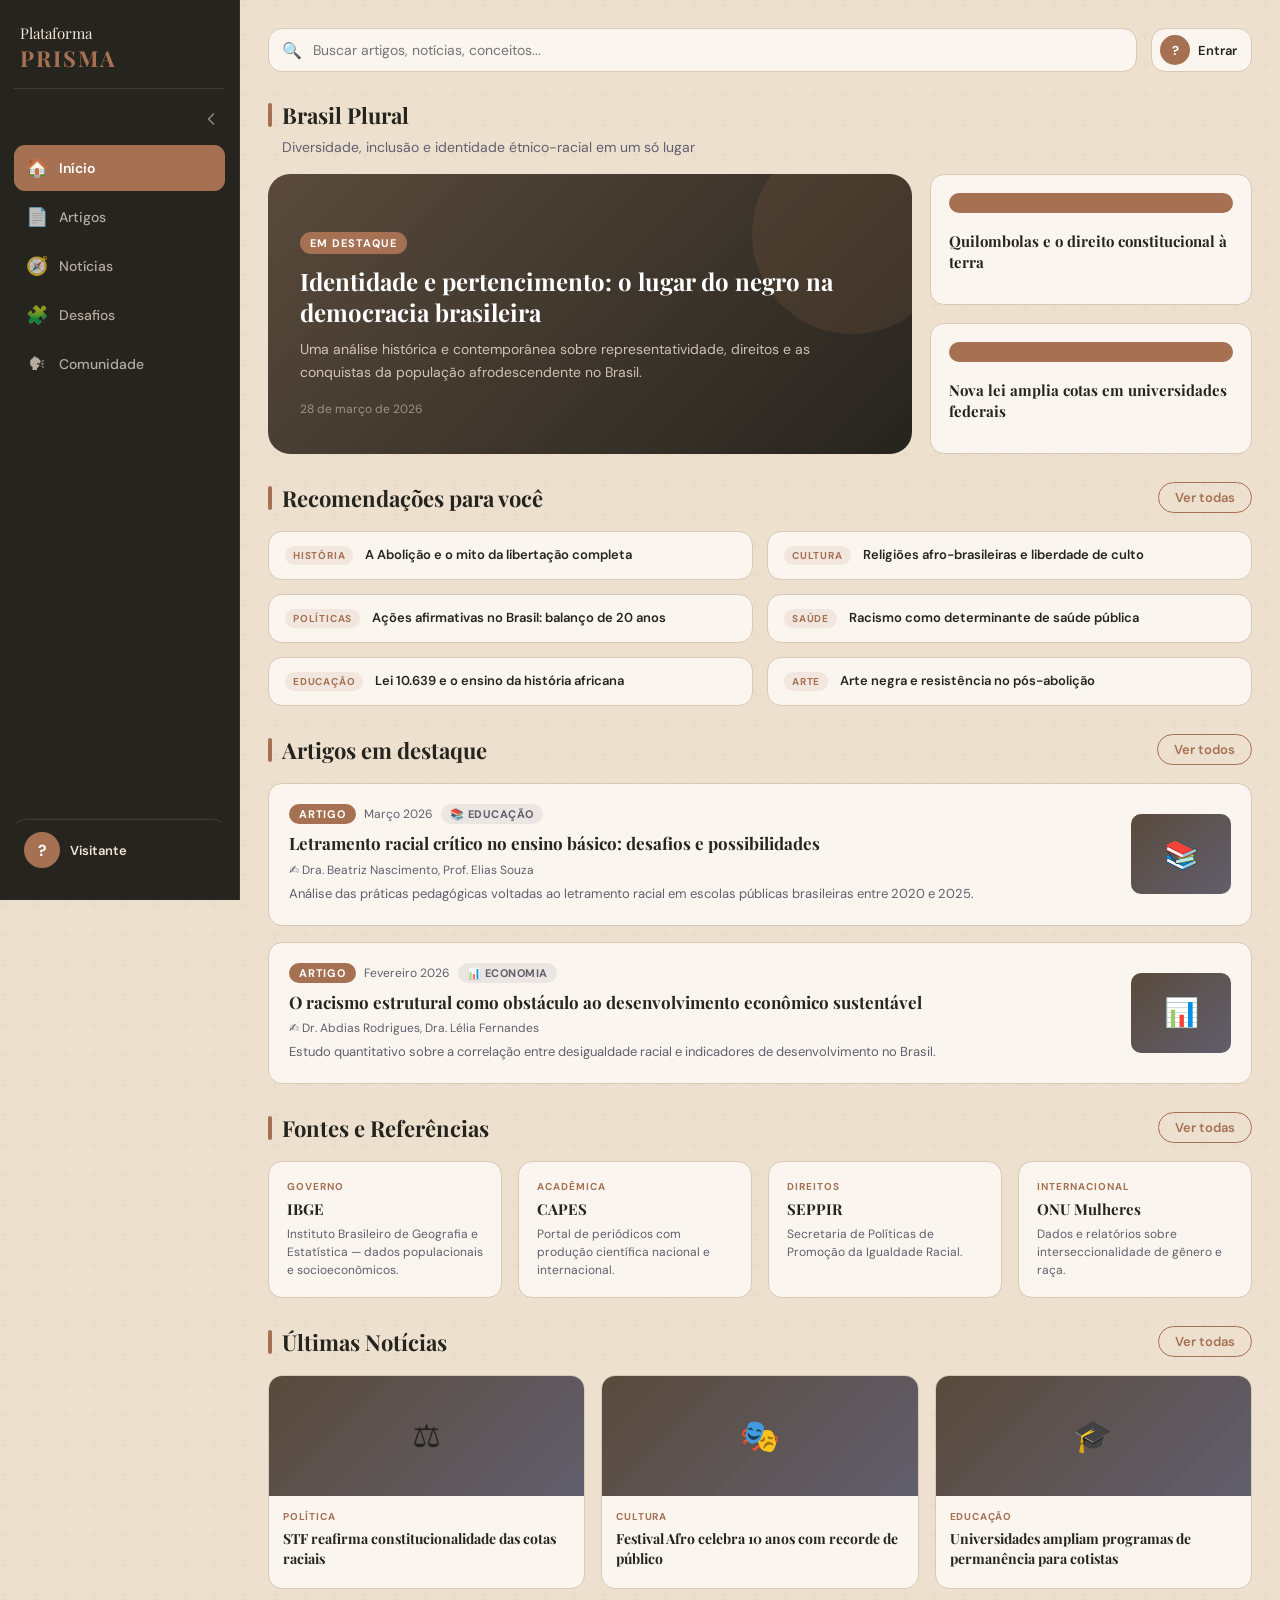
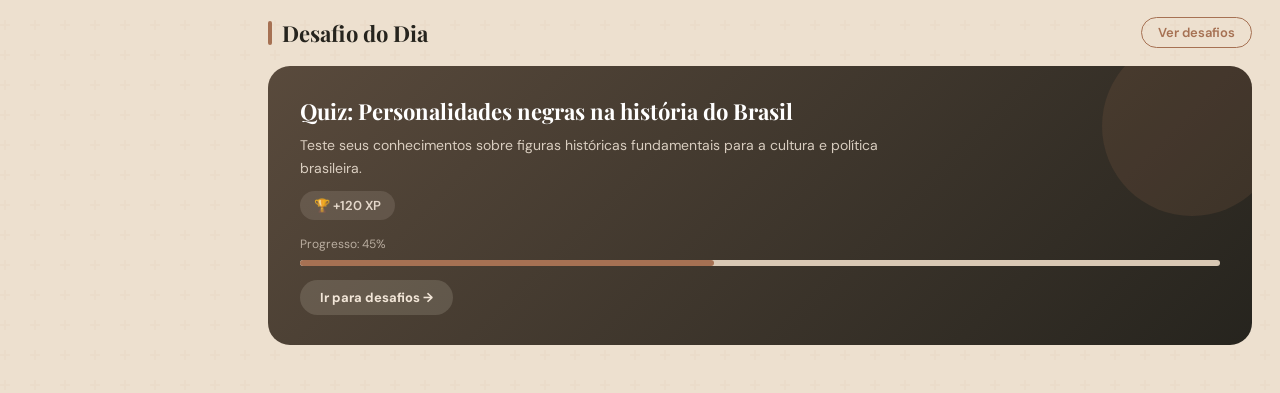
==== commit 5373a703: "Novamundanca" ====
--- a/index.html
+++ b/index.html
@@ -4,70 +4,143 @@
   <meta charset="UTF-8">
   <meta name="viewport" content="width=device-width, initial-scale=1.0">
   <title>Início — Plataforma PRISMA</title>
+  <!-- Folha de estilos principal -->
   <link rel="stylesheet" href="style.css">
 </head>
 <body>
+
+  <!-- Overlay escurecido para o menu mobile -->
   <div id="overlay"></div>
-  <button id="btnMenu" class="btn-menu">☰</button>
+
+  <!-- Botão hamburguer (visível apenas em telas pequenas) -->
+  <button id="btnMenu" class="btn-menu" aria-label="Abrir menu">☰</button>
+
   <div class="layout">
+
+    <!-- SIDEBAR: injetada dinamicamente pelo script.js -->
     <aside id="sidebar" class="sidebar"></aside>
+
+    <!-- CONTEÚDO PRINCIPAL -->
     <main class="conteudo">
-      <header class="topbar"><div class="busca"></div><div class="perfil"></div></header>
+
+      <!-- TOPBAR: barra superior com busca e perfil -->
+      <header class="topbar">
+        <div class="busca">
+          <span class="busca-icon">🔍</span>
+          <input type="text" id="campoBusca" placeholder="Buscar artigos, notícias, conceitos...">
+        </div>
+        <div class="perfil">
+          <!-- Botão de perfil — preenchido pelo script.js conforme estado de login -->
+          <button class="btn-perfil" id="btnAbrirPerfil">
+            <div class="avatar-mini" id="avatarTopbar">?</div>
+            <span id="nomeTopbar">Entrar</span>
+          </button>
+        </div>
+      </header>
+
+      <!-- FEED: conteúdo da página -->
       <section class="feed">
 
+        <!-- ============================
+             BLOCO 1 — Hero + Cards
+        ============================= -->
         <div class="bloco bloco-topo">
-          <div class="card card-destaque"></div>
-          <div class="grade-cards">
-            <div class="card"></div>
-            <div class="card"></div>
-            <div class="card"></div>
+
+          <div class="secao-header">
+            <h1 class="titulo-bloco">Brasil Plural</h1>
+          </div>
+          <p class="subtitulo-bloco">Diversidade, inclusão e identidade étnico-racial em um só lugar</p>
+
+          <!-- Grade principal: card destaque + cards menores -->
+          <div class="hero-grid">
+            <!-- Card destaque (grande, à esquerda) -->
+            <div class="card-hero" id="cardDestaque">
+              <!-- Preenchido pelo renderInicio() em script.js -->
+            </div>
+            <!-- Cards menores (à direita) -->
+            <div class="card-mini" id="cardMini1"></div>
+            <div class="card-mini" id="cardMini2"></div>
           </div>
         </div>
 
+        <!-- ============================
+             BLOCO 2 — Recomendações
+        ============================= -->
         <div class="bloco bloco-recomendacoes">
-          <h2 class="titulo-bloco">Recomendações</h2>
-          <div class="lista-noticias">
-            <div class="noticia"></div><div class="noticia"></div>
-            <div class="noticia"></div><div class="noticia"></div>
-            <div class="noticia"></div><div class="noticia"></div>
+          <div class="secao-header">
+            <h2 class="titulo-bloco">Recomendações para você</h2>
+            <button class="btn-ver-mais">Ver todas</button>
+          </div>
+          <!-- Grade de itens recomendados -->
+          <div class="lista-items" id="listaRecomendacoes">
+            <!-- Itens gerados pelo renderInicio() -->
           </div>
         </div>
 
-        <div class="bloco bloco-fontes">
-          <h2 class="titulo-bloco">Fontes</h2>
-          <div class="grade-fontes">
-            <div class="card-fonte"></div><div class="card-fonte"></div>
-            <div class="card-fonte"></div><div class="card-fonte"></div>
+        <!-- ============================
+             BLOCO 3 — Artigos recentes (preview)
+        ============================= -->
+        <div class="bloco bloco-artigos">
+          <div class="secao-header">
+            <h2 class="titulo-bloco">Artigos em destaque</h2>
+            <a href="artigos.html" class="btn-ver-mais">Ver todos</a>
+          </div>
+          <!-- Lista de artigos em destaque -->
+          <div class="lista-artigos" id="listaArtigosInicio">
+            <!-- Itens gerados pelo renderInicio() -->
           </div>
         </div>
 
-        <div class="bloco bloco-artigos">
-          <h2 class="titulo-bloco">Artigos de pesquisa mais recentes</h2>
-          <div class="lista-artigos">
-            <article class="artigo">
-              <div class="artigo-info">
-                <span class="artigo-tipo">Artigo</span>
-                <span class="artigo-data"></span>
-              </div>
-              <h3 class="artigo-titulo"></h3>
-              <p class="artigo-autores"></p>
-              <div class="artigo-imagem"></div>
-            </article>
-            <article class="artigo">
-              <div class="artigo-info">
-                <span class="artigo-tipo">Artigo</span>
-                <span class="artigo-data"></span>
-              </div>
-              <h3 class="artigo-titulo"></h3>
-              <p class="artigo-autores"></p>
-              <div class="artigo-imagem"></div>
-            </article>
+        <!-- ============================
+             BLOCO 4 — Fontes
+        ============================= -->
+        <div class="bloco bloco-fontes">
+          <div class="secao-header">
+            <h2 class="titulo-bloco">Fontes e Referências</h2>
+            <button class="btn-ver-mais">Ver todas</button>
           </div>
+          <!-- Grade de fontes de pesquisa -->
+          <div class="grade-fontes" id="gradeFontes">
+            <!-- Preenchido pelo renderInicio() -->
+          </div>
+        </div>
+
+        <!-- ============================
+             BLOCO 5 — Notícias (preview)
+        ============================= -->
+        <div class="bloco">
+          <div class="secao-header">
+            <h2 class="titulo-bloco">Últimas Notícias</h2>
+            <a href="noticias.html" class="btn-ver-mais">Ver todas</a>
+          </div>
+          <!-- Grade de notícias médias -->
+          <div class="grade-noticias-3col" id="gradeNoticiasInicio">
+            <!-- Preenchido pelo renderInicio() -->
+          </div>
+        </div>
+
+        <!-- ============================
+             BLOCO 6 — Desafio do dia (preview)
+        ============================= -->
+        <div class="bloco">
+          <div class="secao-header">
+            <h2 class="titulo-bloco">Desafio do Dia</h2>
+            <a href="desafios.html" class="btn-ver-mais">Ver desafios</a>
+          </div>
+          <!-- Card de desafio em miniatura -->
+          <div id="desafioMiniInicio"></div>
         </div>
 
       </section>
     </main>
   </div>
+
+  <!-- MODAL DE PERFIL / AUTENTICAÇÃO (injetado pelo script.js) -->
+  <div id="modalPerfil" class="modal-overlay">
+    <!-- Conteúdo inserido dinamicamente -->
+  </div>
+
+  <!-- Scripts: dados primeiro, depois lógica -->
   <script src="dados.js"></script>
   <script src="script.js"></script>
 </body>
--- a/style.css
+++ b/style.css
@@ -1,154 +1,236 @@
 /* ================================================
-   VARIÁVEIS & RESET
+   PLATAFORMA BRASIL PLURAL — PRISMA
+   Paleta: #26241E | #594A3C | #A67153 | #615F6D | #F2E6D8
+   Responsivo: mobile, tablet, notebook, desktop
+================================================ */
+
+/* ---- Importação de fontes distintas ---- */
+@import url('https://fonts.googleapis.com/css2?family=Playfair+Display:wght@400;700;900&family=DM+Sans:wght@300;400;500;600;700&display=swap');
+
+/* ================================================
+   VARIÁVEIS GLOBAIS
 ================================================ */
 :root {
-  --sidebar-width: 230px;
+  /* Paleta principal */
+  --c-dark:    #26241E;   /* fundo escuro / texto principal */
+  --c-brown:   #594A3C;   /* sidebar / cards secundários */
+  --c-copper:  #A67153;   /* accent / destaques */
+  --c-slate:   #615F6D;   /* secundário azulado */
+  --c-cream:   #F2E6D8;   /* fundo claro / superfícies */
+
+  /* Derivados funcionais */
+  --bg:            #EDE0CF;          /* fundo geral */
+  --bg-card:       #FAF5EE;          /* cards brancos */
+  --sidebar-bg:    var(--c-dark);    /* fundo sidebar */
+  --accent:        var(--c-copper);  /* cor de destaque */
+  --accent-dark:   #8A5A3A;          /* accent escuro */
+  --text:          var(--c-dark);    /* texto principal */
+  --text-muted:    var(--c-slate);   /* texto secundário */
+  --text-light:    var(--c-cream);   /* texto em fundo escuro */
+  --border:        #D9C8B4;          /* bordas suaves */
+
+  /* Tipografia */
+  --font-display: 'Playfair Display', Georgia, serif;
+  --font-body:    'DM Sans', system-ui, sans-serif;
+
+  /* Layout */
+  --sidebar-width:     240px;
   --sidebar-collapsed: 68px;
-  --bg: #f4f4f4;
-  --sidebar-bg: #e8d9a8;
-  --accent: #8cc7b5;
-  --accent-dark: #5aaa93;
-  --card-bg: #ffffff;
-  --text: #222;
-  --text-muted: #666;
-  --border: #e5e5e5;
-  --radius: 14px;
-  --radius-lg: 20px;
+  --radius:     14px;
+  --radius-lg:  22px;
+  --radius-xl:  30px;
   --transition: 0.28s cubic-bezier(.4,0,.2,1);
-}
-
-* {
+
+  /* Sombras */
+  --shadow-sm:  0 2px 8px rgba(38,36,30,.08);
+  --shadow-md:  0 6px 20px rgba(38,36,30,.12);
+  --shadow-lg:  0 12px 40px rgba(38,36,30,.18);
+}
+
+/* ================================================
+   RESET & BASE
+================================================ */
+*, *::before, *::after {
   margin: 0;
   padding: 0;
   box-sizing: border-box;
-  font-family: 'Segoe UI', Arial, sans-serif;
-}
+}
+
+html { scroll-behavior: smooth; }
 
 body {
+  font-family: var(--font-body);
   background: var(--bg);
   color: var(--text);
-}
-
+  min-height: 100vh;
+  overflow-x: hidden;
+  /* Textura sutil no fundo */
+  background-image: url("data:image/svg+xml,%3Csvg width='60' height='60' viewBox='0 0 60 60' xmlns='http://www.w3.org/2000/svg'%3E%3Cg fill='none' fill-rule='evenodd'%3E%3Cg fill='%23A67153' fill-opacity='0.04'%3E%3Cpath d='M36 34v-4h-2v4h-4v2h4v4h2v-4h4v-2h-4zm0-30V0h-2v4h-4v2h4v4h2V6h4V4h-4zM6 34v-4H4v4H0v2h4v4h2v-4h4v-2H6zM6 4V0H4v4H0v2h4v4h2V6h4V4H6z'/%3E%3C/g%3E%3C/g%3E%3C/svg%3E");
+}
+
+a { text-decoration: none; color: inherit; }
+button { font-family: var(--font-body); cursor: pointer; border: none; }
+img { max-width: 100%; display: block; }
 
 /* ================================================
-   LAYOUT GERAL
+   OVERLAY MOBILE
+================================================ */
+#overlay {
+  display: none;
+  position: fixed;
+  inset: 0;
+  background: rgba(38,36,30,0.55);
+  z-index: 1000;
+  backdrop-filter: blur(2px);
+}
+#overlay.show { display: block; }
+
+/* Botão hamburguer — visível só no mobile */
+.btn-menu {
+  display: none;
+  position: fixed;
+  top: 14px;
+  left: 14px;
+  z-index: 1200;
+  background: var(--c-dark);
+  color: var(--c-cream);
+  border: none;
+  border-radius: 10px;
+  width: 42px;
+  height: 42px;
+  font-size: 20px;
+  box-shadow: var(--shadow-md);
+}
+
+/* ================================================
+   LAYOUT PRINCIPAL
 ================================================ */
 .layout {
+  display: flex;
   min-height: 100vh;
 }
 
+/* Área de conteúdo — empurrada pela sidebar */
 .conteudo {
   margin-left: var(--sidebar-width);
-  padding: 20px;
-  max-width: 1400px;
+  flex: 1;
+  padding: 28px 28px 48px;
+  max-width: 1380px;
   transition: margin-left var(--transition);
 }
 
-/* Estado colapsado (desktop) */
+/* Sidebar colapsada — conteúdo se ajusta */
 body.sidebar-collapsed .conteudo {
   margin-left: var(--sidebar-collapsed);
 }
-
 
 /* ================================================
    SIDEBAR
 ================================================ */
 .sidebar {
   position: fixed;
-  left: 0;
-  top: 0;
+  left: 0; top: 0;
   width: var(--sidebar-width);
   height: 100vh;
   background: var(--sidebar-bg);
-  padding: 20px 14px;
+  padding: 24px 14px 20px;
+  display: flex;
+  flex-direction: column;
+  gap: 0;
   overflow-y: auto;
   overflow-x: hidden;
   transition: width var(--transition), padding var(--transition);
   z-index: 1001;
-  display: flex;
-  flex-direction: column;
+  /* Linha decorativa direita */
+  border-right: 1px solid rgba(166,113,83,.2);
 }
 
 /* Estado colapsado */
 body.sidebar-collapsed .sidebar {
   width: var(--sidebar-collapsed);
-  padding: 20px 10px;
-}
-
-/* Logo */
+  padding: 24px 10px 20px;
+}
+
+/* --- Logo --- */
 .logo {
-  font-size: 18px;
-  margin-bottom: 12px;
+  font-family: var(--font-display);
+  font-size: 15px;
+  color: var(--c-cream);
+  line-height: 1.3;
+  padding: 0 6px 16px;
+  border-bottom: 1px solid rgba(242,230,216,.12);
+  margin-bottom: 14px;
   white-space: nowrap;
   overflow: hidden;
-  transition: opacity var(--transition);
-  padding-left: 4px;
-  line-height: 1.3;
+  transition: opacity var(--transition), height var(--transition);
+}
+
+.logo strong {
+  display: block;
+  font-size: 22px;
+  color: var(--c-copper);
+  letter-spacing: 2px;
 }
 
 body.sidebar-collapsed .logo {
   opacity: 0;
+  height: 0;
+  padding: 0;
+  margin: 0;
   pointer-events: none;
-  height: 0;
-  margin: 0;
-}
-
-/* Botão toggle sidebar (desktop) */
+}
+
+/* --- Botão toggle (desktop) --- */
 .btn-toggle-sidebar {
   width: 100%;
-  display: flex;
-  align-items: center;
-  justify-content: flex-end;
   background: none;
   border: none;
-  cursor: pointer;
+  display: flex;
+  align-items: center;
+  justify-content: flex-end;
   padding: 6px 4px;
   margin-bottom: 10px;
   border-radius: 8px;
-  color: #555;
-  transition: background var(--transition);
+  color: rgba(242,230,216,.5);
+  transition: background var(--transition), color var(--transition);
 }
 
 .btn-toggle-sidebar:hover {
-  background: rgba(0,0,0,0.06);
+  background: rgba(242,230,216,.08);
+  color: var(--c-cream);
 }
 
 .toggle-icon {
-  width: 22px;
-  height: 22px;
+  width: 20px; height: 20px;
   transition: transform var(--transition);
   flex-shrink: 0;
 }
 
-body.sidebar-collapsed .toggle-icon {
-  transform: rotate(180deg);
-}
-
-/* Nav */
+body.sidebar-collapsed .toggle-icon { transform: rotate(180deg); }
+
+/* --- Navegação --- */
 .sidebar nav {
   flex: 1;
   display: flex;
   flex-direction: column;
-  gap: 4px;
+  gap: 3px;
 }
 
 .btn-nav {
-  width: 100%;
-  padding: 10px 12px;
-  border: none;
-  border-radius: 10px;
+  display: flex;
+  align-items: center;
+  gap: 11px;
+  padding: 11px 12px;
+  border-radius: 11px;
   background: transparent;
-  cursor: pointer;
-  text-align: left;
-  transition: all var(--transition);
-  display: flex;
-  align-items: center;
-  gap: 10px;
+  color: rgba(242,230,216,.7);
+  font-size: 14px;
+  font-weight: 500;
+  text-decoration: none;
   white-space: nowrap;
   overflow: hidden;
-  font-size: 14px;
-  color: var(--text);
-  text-decoration: none;
+  transition: all var(--transition);
+  position: relative;
 }
 
 .btn-nav .nav-icon {
@@ -159,10 +241,10 @@
 }
 
 .btn-nav .nav-label {
-  transition: opacity var(--transition);
   flex: 1;
   overflow: hidden;
   text-overflow: ellipsis;
+  transition: opacity var(--transition), width var(--transition);
 }
 
 body.sidebar-collapsed .btn-nav .nav-label {
@@ -171,76 +253,165 @@
 }
 
 .btn-nav:hover {
-  background: rgba(0,0,0,0.07);
-  transform: translateX(3px);
-}
-
-body.sidebar-collapsed .btn-nav:hover {
-  transform: translateX(0);
-}
-
+  background: rgba(166,113,83,.2);
+  color: var(--c-cream);
+}
+
+/* Item ativo */
 .btn-nav.active {
-  background: rgba(0,0,0,0.09);
+  background: var(--c-copper);
+  color: #fff;
   font-weight: 600;
 }
 
 /* Tooltip no modo colapsado */
-body.sidebar-collapsed .btn-nav {
-  position: relative;
-}
-
 body.sidebar-collapsed .btn-nav::after {
   content: attr(data-tooltip);
   position: absolute;
-  left: calc(var(--sidebar-collapsed) - 10px);
+  left: calc(var(--sidebar-collapsed) + 4px);
   top: 50%;
   transform: translateY(-50%);
-  background: #333;
-  color: #fff;
-  padding: 5px 10px;
-  border-radius: 6px;
+  background: var(--c-brown);
+  color: var(--c-cream);
+  padding: 6px 12px;
+  border-radius: 8px;
   font-size: 13px;
   white-space: nowrap;
   opacity: 0;
   pointer-events: none;
   transition: opacity 0.15s;
   z-index: 2000;
-}
-
-body.sidebar-collapsed .btn-nav:hover::after {
-  opacity: 1;
-}
-
-.rodape-sidebar {
-  margin-top: 20px;
-  height: 30px;
-}
-
+  box-shadow: var(--shadow-md);
+}
+
+body.sidebar-collapsed .btn-nav:hover::after { opacity: 1; }
+
+/* --- Perfil mini na sidebar --- */
+.sidebar-perfil {
+  margin-top: auto;
+  padding-top: 16px;
+  border-top: 1px solid rgba(242,230,216,.12);
+  display: flex;
+  align-items: center;
+  gap: 10px;
+  cursor: pointer;
+  border-radius: 11px;
+  padding: 12px 10px;
+  transition: background var(--transition);
+  overflow: hidden;
+}
+
+.sidebar-perfil:hover { background: rgba(242,230,216,.08); }
+
+.sidebar-avatar {
+  width: 36px; height: 36px;
+  border-radius: 50%;
+  background: var(--c-copper);
+  display: flex;
+  align-items: center;
+  justify-content: center;
+  font-size: 16px;
+  flex-shrink: 0;
+  color: #fff;
+  font-weight: 700;
+}
+
+.sidebar-nome {
+  font-size: 13px;
+  color: var(--c-cream);
+  font-weight: 600;
+  overflow: hidden;
+  text-overflow: ellipsis;
+  white-space: nowrap;
+  transition: opacity var(--transition);
+}
+
+body.sidebar-collapsed .sidebar-nome { opacity: 0; width: 0; }
 
 /* ================================================
    TOPBAR
 ================================================ */
 .topbar {
   display: flex;
-  gap: 20px;
-  margin-bottom: 20px;
-  align-items: center;
-}
-
+  align-items: center;
+  gap: 14px;
+  margin-bottom: 28px;
+}
+
+/* Campo de busca */
 .busca {
   flex: 1;
-  height: 40px;
-  background: #ddd;
-  border-radius: 8px;
-}
-
+  position: relative;
+}
+
+.busca input {
+  width: 100%;
+  height: 44px;
+  background: var(--bg-card);
+  border: 1.5px solid var(--border);
+  border-radius: var(--radius);
+  padding: 0 16px 0 44px;
+  font-size: 14px;
+  color: var(--text);
+  font-family: var(--font-body);
+  outline: none;
+  transition: border-color var(--transition), box-shadow var(--transition);
+}
+
+.busca input:focus {
+  border-color: var(--accent);
+  box-shadow: 0 0 0 3px rgba(166,113,83,.15);
+}
+
+.busca-icon {
+  position: absolute;
+  left: 14px;
+  top: 50%;
+  transform: translateY(-50%);
+  color: var(--text-muted);
+  font-size: 16px;
+  pointer-events: none;
+}
+
+/* Área do perfil no topo */
 .perfil {
-  width: 120px;
-  height: 40px;
-  background: #ddd;
-  border-radius: 8px;
-}
-
+  display: flex;
+  align-items: center;
+  gap: 10px;
+  flex-shrink: 0;
+}
+
+.btn-perfil {
+  display: flex;
+  align-items: center;
+  gap: 8px;
+  background: var(--bg-card);
+  border: 1.5px solid var(--border);
+  border-radius: var(--radius);
+  padding: 6px 14px 6px 8px;
+  font-size: 13px;
+  font-weight: 600;
+  color: var(--text);
+  cursor: pointer;
+  transition: all var(--transition);
+}
+
+.btn-perfil:hover {
+  border-color: var(--accent);
+  box-shadow: var(--shadow-sm);
+}
+
+.btn-perfil .avatar-mini {
+  width: 30px; height: 30px;
+  border-radius: 50%;
+  background: var(--c-copper);
+  display: flex;
+  align-items: center;
+  justify-content: center;
+  color: #fff;
+  font-size: 13px;
+  font-weight: 700;
+}
 
 /* ================================================
    FEED — estrutura geral
@@ -248,249 +419,464 @@
 .feed {
   display: flex;
   flex-direction: column;
-  gap: 20px;
-}
-
+  gap: 28px;
+}
+
+/* Bloco de seção */
 .bloco {
   display: flex;
   flex-direction: column;
-  gap: 20px;
+  gap: 18px;
+}
+
+/* Animação de entrada via IntersectionObserver */
+.bloco.reveal {
+  opacity: 0;
+  transform: translateY(20px);
+  transition: opacity 0.5s ease var(--delay, 0ms), transform 0.5s ease var(--delay, 0ms);
+}
+
+.bloco.reveal.visivel {
+  opacity: 1;
+  transform: translateY(0);
+}
+
+/* Cabeçalho de seção com linha decorativa */
+.secao-header {
+  display: flex;
+  align-items: center;
+  justify-content: space-between;
+  gap: 12px;
 }
 
 .titulo-bloco {
-  font-size: 20px;
-  font-weight: 600;
-  color: #333;
-}
-
-/* Subtítulo de seção */
+  font-family: var(--font-display);
+  font-size: 22px;
+  font-weight: 700;
+  color: var(--c-dark);
+  position: relative;
+  padding-left: 14px;
+}
+
+/* Barra vertical decorativa antes do título */
+.titulo-bloco::before {
+  content: '';
+  position: absolute;
+  left: 0; top: 10%;
+  width: 4px;
+  height: 80%;
+  background: var(--c-copper);
+  border-radius: 4px;
+}
+
 .subtitulo-bloco {
   font-size: 14px;
   color: var(--text-muted);
-  margin-top: -12px;
-}
-
+  margin-top: -10px;
+  padding-left: 14px;
+}
+
+.btn-ver-mais {
+  font-size: 13px;
+  font-weight: 600;
+  color: var(--c-copper);
+  background: none;
+  border: 1.5px solid var(--c-copper);
+  border-radius: 20px;
+  padding: 6px 16px;
+  transition: all var(--transition);
+  white-space: nowrap;
+}
+
+.btn-ver-mais:hover {
+  background: var(--c-copper);
+  color: #fff;
+}
 
 /* ================================================
-   BLOCO 1 — Hero + grade de cards
+   CARD BASE REUTILIZÁVEL
 ================================================ */
-.card {
-  background: var(--accent);
-  border-radius: var(--radius-lg);
-  min-height: 150px;
-  transition: all 0.25s ease;
-}
-
-.card-destaque {
-  height: 220px;
-}
-
-.grade-cards {
+.card-base {
+  background: var(--bg-card);
+  border-radius: var(--radius);
+  border: 1px solid var(--border);
+  padding: 20px;
+  transition: transform 0.25s ease, box-shadow 0.25s ease;
+}
+
+.card-base:hover {
+  transform: translateY(-4px);
+  box-shadow: var(--shadow-md);
+}
+
+/* ================================================
+   INÍCIO — Hero destaque
+================================================ */
+.hero-grid {
   display: grid;
   grid-template-columns: 2fr 1fr;
-  gap: 20px;
-}
-
-.grade-cards .card:first-child {
-  grid-row: span 2;
-}
-
+  grid-template-rows: auto auto;
+  gap: 18px;
+}
+
+/* Card de destaque grande */
+.card-hero {
+  grid-column: 1;
+  grid-row: 1 / 3;
+  background: linear-gradient(135deg, var(--c-brown) 0%, var(--c-dark) 100%);
+  border-radius: var(--radius-lg);
+  padding: 36px 32px;
+  min-height: 280px;
+  display: flex;
+  flex-direction: column;
+  justify-content: flex-end;
+  position: relative;
+  overflow: hidden;
+  cursor: pointer;
+  transition: transform 0.3s ease, box-shadow 0.3s ease;
+}
+
+.card-hero::before {
+  content: '';
+  position: absolute;
+  top: -40px; right: -40px;
+  width: 200px; height: 200px;
+  border-radius: 50%;
+  background: rgba(166,113,83,.15);
+}
+
+.card-hero:hover {
+  transform: translateY(-5px);
+  box-shadow: var(--shadow-lg);
+}
+
+.card-hero .card-tag {
+  display: inline-block;
+  background: var(--c-copper);
+  color: #fff;
+  font-size: 11px;
+  font-weight: 700;
+  text-transform: uppercase;
+  letter-spacing: 1px;
+  padding: 4px 10px;
+  border-radius: 20px;
+  margin-bottom: 12px;
+  width: fit-content;
+}
+
+.card-hero .card-titulo {
+  font-family: var(--font-display);
+  font-size: 24px;
+  font-weight: 700;
+  color: #fff;
+  line-height: 1.3;
+  margin-bottom: 10px;
+}
+
+.card-hero .card-desc {
+  font-size: 14px;
+  color: rgba(242,230,216,.8);
+  line-height: 1.6;
+  margin-bottom: 14px;
+}
+
+.card-hero .card-data {
+  font-size: 12px;
+  color: rgba(242,230,216,.5);
+}
+
+/* Cards laterais pequenos */
+.card-mini {
+  background: var(--bg-card);
+  border-radius: var(--radius);
+  border: 1px solid var(--border);
+  padding: 18px;
+  cursor: pointer;
+  transition: transform 0.25s ease, box-shadow 0.25s ease;
+  display: flex;
+  flex-direction: column;
+  gap: 8px;
+}
+
+.card-mini:hover {
+  transform: translateY(-4px);
+  box-shadow: var(--shadow-md);
+}
+
+.card-mini .card-tag {
+  font-size: 11px;
+  font-weight: 700;
+  text-transform: uppercase;
+  letter-spacing: 0.8px;
+  color: var(--c-copper);
+}
+
+.card-mini .card-titulo-sm {
+  font-family: var(--font-display);
+  font-size: 15px;
+  font-weight: 700;
+  color: var(--text);
+  line-height: 1.4;
+}
 
 /* ================================================
-   BLOCO 2 — Lista de notícias
+   LISTA DE ITENS (notícias rápidas)
 ================================================ */
-.lista-noticias {
+.lista-items {
   display: grid;
   grid-template-columns: 1fr 1fr;
-  gap: 16px;
-}
-
-.noticia {
-  height: 90px;
-  background: #e0e0e0;
-  border-radius: var(--radius);
-  transition: all 0.25s ease;
-}
-
+  gap: 14px;
+}
+
+.item-lista {
+  background: var(--bg-card);
+  border: 1px solid var(--border);
+  border-radius: var(--radius);
+  padding: 14px 16px;
+  display: flex;
+  gap: 12px;
+  align-items: flex-start;
+  cursor: pointer;
+  transition: transform 0.25s ease, box-shadow 0.25s ease;
+}
+
+.item-lista:hover {
+  transform: translateY(-3px);
+  box-shadow: var(--shadow-sm);
+}
+
+.item-lista .item-cat {
+  font-size: 10px;
+  font-weight: 700;
+  text-transform: uppercase;
+  letter-spacing: 0.8px;
+  color: var(--c-copper);
+  background: rgba(166,113,83,.1);
+  padding: 3px 8px;
+  border-radius: 20px;
+  white-space: nowrap;
+  flex-shrink: 0;
+}
+
+.item-lista .item-titulo {
+  font-size: 13px;
+  font-weight: 600;
+  color: var(--text);
+  line-height: 1.4;
+}
 
 /* ================================================
-   BLOCO 3 — Grade de fontes
+   CARDS DE FONTE
 ================================================ */
 .grade-fontes {
   display: grid;
   grid-template-columns: repeat(4, 1fr);
-  gap: 18px;
+  gap: 16px;
 }
 
 .card-fonte {
-  background: var(--card-bg);
-  border-radius: var(--radius);
-  padding: 14px;
-  min-height: 220px;
+  background: var(--bg-card);
   border: 1px solid var(--border);
-  transition: all 0.25s ease;
-}
-
+  border-radius: var(--radius);
+  padding: 18px;
+  transition: transform 0.25s ease, box-shadow 0.25s ease;
+  cursor: pointer;
+}
+
+.card-fonte:hover {
+  transform: translateY(-4px);
+  box-shadow: var(--shadow-md);
+}
+
+.fonte-cat {
+  font-size: 10px;
+  font-weight: 700;
+  text-transform: uppercase;
+  letter-spacing: 1px;
+  color: var(--c-copper);
+  margin-bottom: 6px;
+}
+
+.fonte-nome {
+  font-family: var(--font-display);
+  font-size: 15px;
+  font-weight: 700;
+  color: var(--text);
+  margin-bottom: 6px;
+}
+
+.fonte-desc {
+  font-size: 12px;
+  color: var(--text-muted);
+  line-height: 1.5;
+}
 
 /* ================================================
-   BLOCO 4 — Artigos de pesquisa
+   ARTIGOS
 ================================================ */
 .lista-artigos {
   display: flex;
   flex-direction: column;
+  gap: 16px;
+}
+
+/* Card de artigo */
+.artigo {
+  background: var(--bg-card);
+  border: 1px solid var(--border);
+  border-radius: var(--radius);
+  padding: 20px;
+  display: grid;
+  grid-template-columns: 1fr 100px;
+  gap: 16px;
+  align-items: start;
+  cursor: pointer;
+  transition: transform 0.25s ease, box-shadow 0.25s ease;
+  position: relative;
+}
+
+.artigo:hover {
+  transform: translateY(-3px);
+  box-shadow: var(--shadow-md);
+}
+
+.artigo-info {
+  display: flex;
+  align-items: center;
+  gap: 8px;
+  margin-bottom: 8px;
+  flex-wrap: wrap;
+}
+
+.artigo-tipo {
+  background: var(--c-copper);
+  color: #fff;
+  font-size: 11px;
+  font-weight: 700;
+  text-transform: uppercase;
+  letter-spacing: 0.8px;
+  padding: 3px 10px;
+  border-radius: 20px;
+}
+
+.artigo-data {
+  font-size: 12px;
+  color: var(--text-muted);
+}
+
+.artigo-titulo {
+  font-family: var(--font-display);
+  font-size: 17px;
+  font-weight: 700;
+  color: var(--text);
+  margin-bottom: 6px;
+  line-height: 1.4;
+}
+
+.artigo-autores {
+  font-size: 12px;
+  color: var(--text-muted);
+  margin-bottom: 6px;
+}
+
+.artigo-resumo {
+  font-size: 13px;
+  color: var(--text-muted);
+  line-height: 1.6;
+}
+
+/* Área de imagem do artigo */
+.artigo-imagem {
+  width: 100px;
+  height: 80px;
+  background: linear-gradient(135deg, var(--c-brown), var(--c-slate));
+  border-radius: 10px;
+  display: flex;
+  align-items: center;
+  justify-content: center;
+  font-size: 28px;
+  flex-shrink: 0;
+  align-self: center;
+}
+
+/* Badge de área do artigo */
+.artigo-area-badge {
+  display: inline-block;
+  font-size: 11px;
+  font-weight: 700;
+  text-transform: uppercase;
+  letter-spacing: 0.5px;
+  color: var(--c-slate);
+  background: rgba(97,95,109,.1);
+  padding: 3px 9px;
+  border-radius: 20px;
+}
+
+/* ================================================
+   NOTÍCIAS
+================================================ */
+
+/* Destaque principal de notícia */
+.grade-destaque-noticias {
+  display: grid;
+  grid-template-columns: 2fr 1fr;
   gap: 18px;
 }
 
-.artigo {
+.card-noticia-grande {
+  background: linear-gradient(160deg, var(--c-brown) 0%, var(--c-dark) 100%);
+  border-radius: var(--radius-lg);
+  padding: 32px;
+  min-height: 240px;
+  display: flex;
+  flex-direction: column;
+  justify-content: flex-end;
   position: relative;
-  background: var(--card-bg);
-  border-radius: var(--radius);
-  padding: 18px;
-  border: 1px solid #e6e6e6;
-  min-height: 120px;
-  transition: all 0.25s ease;
-}
-
-.artigo-info {
-  font-size: 13px;
-  color: var(--text-muted);
-  margin-bottom: 6px;
-}
-
-.artigo-tipo {
-  background: var(--accent);
-  color: #fff;
-  padding: 2px 8px;
-  border-radius: 20px;
-  font-size: 12px;
-  margin-right: 8px;
-}
-
-.artigo-titulo {
-  height: 20px;
-  background: #dcdcdc;
-  border-radius: 6px;
-  margin-bottom: 8px;
-}
-
-.artigo-autores {
-  height: 14px;
-  width: 60%;
-  background: #e5e5e5;
-  border-radius: 6px;
-}
-
-.artigo-imagem {
+  overflow: hidden;
+  cursor: pointer;
+  transition: transform 0.3s ease, box-shadow 0.3s ease;
+}
+
+.card-noticia-grande::after {
+  content: '';
   position: absolute;
-  right: 18px;
-  top: 18px;
-  width: 90px;
-  height: 70px;
-  background: #d0d0d0;
-  border-radius: 10px;
-}
-
-
-/* ================================================
-   CARDS GENÉRICOS REUTILIZÁVEIS
-================================================ */
-.card-branco {
-  background: var(--card-bg);
-  border-radius: var(--radius);
+  top: 0; right: 0;
+  width: 120px; height: 120px;
+  border-radius: 50%;
+  background: rgba(166,113,83,.2);
+  transform: translate(30px,-30px);
+}
+
+.card-noticia-grande:hover {
+  transform: translateY(-5px);
+  box-shadow: var(--shadow-lg);
+}
+
+.coluna-lateral-noticias {
+  display: flex;
+  flex-direction: column;
+  gap: 12px;
+}
+
+.noticia-lateral {
+  background: var(--bg-card);
   border: 1px solid var(--border);
-  padding: 18px;
-  transition: all 0.25s ease;
-}
-
-.card-branco.alto {
-  min-height: 180px;
-}
-
-.card-branco.medio {
-  min-height: 120px;
-}
-
-.card-branco.baixo {
-  min-height: 80px;
-}
-
-/* Placeholder interno */
-.placeholder {
-  background: #e5e5e5;
-  border-radius: 6px;
-}
-
-.ph-titulo {
-  height: 18px;
-  width: 70%;
-  margin-bottom: 10px;
-}
-
-.ph-linha {
-  height: 12px;
-  width: 100%;
-  margin-bottom: 8px;
-}
-
-.ph-linha.curta {
-  width: 55%;
-}
-
-.ph-linha.media {
-  width: 80%;
-}
-
-.ph-quadrado {
-  border-radius: 10px;
-  background: #d8d8d8;
-}
-
-.ph-circulo {
-  border-radius: 50%;
-  background: #d8d8d8;
-}
-
-.ph-badge {
-  height: 24px;
-  width: 80px;
-  border-radius: 20px;
-  background: var(--accent);
-  opacity: 0.5;
-}
-
-
-/* ================================================
-   SUB-PÁGINA: ATUALIDADES
-================================================ */
-.grade-destaque-atualidades {
-  display: grid;
-  grid-template-columns: 3fr 2fr;
-  gap: 20px;
-}
-
-.card-noticia-grande {
-  background: var(--accent);
-  border-radius: var(--radius-lg);
-  min-height: 280px;
-  transition: all 0.25s ease;
-}
-
-.coluna-lateral-noticias {
+  border-radius: var(--radius);
+  padding: 14px 16px;
+  cursor: pointer;
+  transition: transform 0.25s ease, box-shadow 0.25s ease;
+  flex: 1;
   display: flex;
   flex-direction: column;
-  gap: 14px;
-}
-
-.noticia-lateral {
-  background: var(--card-bg);
-  border-radius: var(--radius);
-  border: 1px solid var(--border);
-  min-height: 80px;
-  padding: 14px;
-  flex: 1;
-  transition: all 0.25s ease;
-}
-
+  gap: 6px;
+}
+
+.noticia-lateral:hover {
+  transform: translateY(-3px);
+  box-shadow: var(--shadow-sm);
+}
+
+/* Grade de notícias médias */
 .grade-noticias-3col {
   display: grid;
   grid-template-columns: repeat(3, 1fr);
@@ -498,353 +884,250 @@
 }
 
 .card-noticia-media {
-  background: var(--card-bg);
-  border-radius: var(--radius);
+  background: var(--bg-card);
   border: 1px solid var(--border);
-  min-height: 160px;
-  transition: all 0.25s ease;
-}
-
+  border-radius: var(--radius);
+  overflow: hidden;
+  cursor: pointer;
+  transition: transform 0.25s ease, box-shadow 0.25s ease;
+}
+
+.card-noticia-media:hover {
+  transform: translateY(-4px);
+  box-shadow: var(--shadow-md);
+}
+
+.noticia-media-thumb {
+  height: 120px;
+  background: linear-gradient(135deg, var(--c-brown), var(--c-slate));
+  display: flex;
+  align-items: center;
+  justify-content: center;
+  font-size: 32px;
+}
+
+.noticia-media-corpo {
+  padding: 14px;
+}
+
+.noticia-media-cat {
+  font-size: 10px;
+  font-weight: 700;
+  text-transform: uppercase;
+  letter-spacing: 0.8px;
+  color: var(--c-copper);
+  margin-bottom: 6px;
+}
+
+.noticia-media-titulo {
+  font-family: var(--font-display);
+  font-size: 14px;
+  font-weight: 700;
+  color: var(--text);
+  line-height: 1.4;
+  margin-bottom: 6px;
+}
+
+.noticia-media-data {
+  font-size: 11px;
+  color: var(--text-muted);
+}
+
+/* Filtro de categorias */
 .linha-categoria {
   display: flex;
-  gap: 10px;
+  gap: 8px;
   flex-wrap: wrap;
 }
 
-.tag-categoria {
-  height: 32px;
-  width: 110px;
-  background: #e0e0e0;
+.tag-categoria-btn {
+  padding: 7px 16px;
   border-radius: 20px;
-}
-
-.tag-categoria.ativa {
-  background: var(--accent);
-  opacity: 0.8;
-}
-
-
-/* ================================================
-   SUB-PÁGINA: MEMÓRIA (timeline)
-================================================ */
-.timeline {
-  position: relative;
-  padding-left: 36px;
-  display: flex;
-  flex-direction: column;
-  gap: 0;
-}
-
-.timeline::before {
-  content: '';
-  position: absolute;
-  left: 14px;
-  top: 8px;
-  bottom: 8px;
-  width: 2px;
-  background: var(--accent);
-  border-radius: 2px;
-}
-
-.timeline-item {
-  position: relative;
-  padding: 0 0 22px 20px;
-}
-
-.timeline-item::before {
-  content: '';
-  position: absolute;
-  left: -8px;
-  top: 6px;
-  width: 14px;
-  height: 14px;
-  border-radius: 50%;
-  background: var(--accent-dark);
-  border: 3px solid var(--bg);
-  box-shadow: 0 0 0 2px var(--accent);
-}
-
-.timeline-card {
-  background: var(--card-bg);
-  border-radius: var(--radius);
+  border: 1.5px solid var(--border);
+  background: var(--bg-card);
+  font-size: 13px;
+  font-weight: 500;
+  color: var(--text-muted);
+  cursor: pointer;
+  transition: all var(--transition);
+}
+
+.tag-categoria-btn:hover {
+  border-color: var(--c-copper);
+  color: var(--c-copper);
+}
+
+.tag-categoria-btn.ativa {
+  background: var(--c-copper);
+  border-color: var(--c-copper);
+  color: #fff;
+  font-weight: 600;
+}
+
+/* Bloco de fontes de notícia */
+.card-fonte-noticia {
+  background: var(--bg-card);
   border: 1px solid var(--border);
+  border-radius: var(--radius);
   padding: 16px;
-  min-height: 100px;
-  transition: all 0.25s ease;
-}
-
-.timeline-ano {
+  display: flex;
+  align-items: center;
+  gap: 14px;
+  cursor: pointer;
+  transition: transform 0.25s ease, box-shadow 0.25s ease;
+}
+
+.card-fonte-noticia:hover {
+  transform: translateY(-3px);
+  box-shadow: var(--shadow-sm);
+}
+
+.fonte-logo {
+  width: 44px; height: 44px;
+  border-radius: 10px;
+  background: linear-gradient(135deg, var(--c-brown), var(--c-dark));
+  display: flex;
+  align-items: center;
+  justify-content: center;
+  font-size: 20px;
+  flex-shrink: 0;
+  color: var(--c-cream);
+}
+
+.fonte-info .fonte-nome {
+  font-size: 14px;
+  font-weight: 700;
+  color: var(--text);
+  margin-bottom: 3px;
+}
+
+.fonte-info .fonte-tipo {
   font-size: 12px;
-  font-weight: 700;
-  color: var(--accent-dark);
-  text-transform: uppercase;
-  letter-spacing: 1px;
-  margin-bottom: 10px;
-}
-
-.grade-epocas {
-  display: grid;
-  grid-template-columns: repeat(4, 1fr);
-  gap: 14px;
-}
-
-.card-epoca {
-  background: var(--card-bg);
-  border-radius: var(--radius);
-  border: 1px solid var(--border);
-  min-height: 140px;
-  padding: 14px;
-  transition: all 0.25s ease;
-}
-
-.card-epoca .epoca-ano {
-  font-size: 22px;
-  font-weight: 800;
-  color: var(--accent-dark);
-  margin-bottom: 8px;
-  display: block;
-}
-
-
-/* ================================================
-   SUB-PÁGINA: CONCEITOS
-================================================ */
-.grade-conceitos {
+  color: var(--text-muted);
+}
+
+.grade-fontes-noticias {
   display: grid;
   grid-template-columns: repeat(3, 1fr);
-  gap: 18px;
-}
-
-.card-conceito {
-  background: var(--card-bg);
-  border-radius: var(--radius);
-  border: 1px solid var(--border);
-  padding: 20px;
-  min-height: 170px;
-  transition: all 0.25s ease;
-}
-
-.conceito-icone {
-  width: 44px;
-  height: 44px;
-  border-radius: 12px;
-  background: var(--accent);
-  opacity: 0.6;
-  margin-bottom: 12px;
-}
-
-.destaque-conceito {
-  background: var(--accent);
+  gap: 14px;
+}
+
+/* ================================================
+   DESAFIOS — XP, Missões, Ranking, Ofensiva
+================================================ */
+
+/* Card XP */
+.card-xp {
+  background: linear-gradient(135deg, var(--c-brown) 0%, var(--c-dark) 100%);
   border-radius: var(--radius-lg);
-  min-height: 180px;
-  padding: 28px;
-  display: flex;
-  flex-direction: column;
-  gap: 14px;
-}
-
-.destaque-conceito .ph-titulo {
-  background: rgba(255,255,255,0.5);
-}
-.destaque-conceito .ph-linha {
-  background: rgba(255,255,255,0.35);
-}
-
-
-/* ================================================
-   SUB-PÁGINA: RETRATOS (dados/stats)
-================================================ */
-.grade-stats {
-  display: grid;
-  grid-template-columns: repeat(4, 1fr);
-  gap: 16px;
-}
-
-.card-stat {
-  background: var(--card-bg);
-  border-radius: var(--radius);
-  border: 1px solid var(--border);
-  padding: 20px;
-  min-height: 110px;
-  transition: all 0.25s ease;
-}
-
-.stat-numero {
-  height: 36px;
-  width: 50%;
-  background: var(--accent);
-  border-radius: 8px;
+  padding: 24px 28px;
+  color: var(--c-cream);
+}
+
+.xp-topo {
+  display: flex;
+  justify-content: space-between;
+  align-items: flex-start;
+  margin-bottom: 14px;
+}
+
+.xp-nivel {
+  font-family: var(--font-display);
+  font-size: 28px;
+  font-weight: 700;
+  color: var(--c-copper);
+}
+
+.xp-label {
+  font-size: 14px;
+  font-weight: 600;
+  color: rgba(242,230,216,.85);
   margin-bottom: 10px;
-  opacity: 0.7;
-}
-
-.stat-label {
-  height: 14px;
-  width: 75%;
-  background: #e0e0e0;
-  border-radius: 6px;
-}
-
-.card-grafico {
-  background: var(--card-bg);
-  border-radius: var(--radius);
-  border: 1px solid var(--border);
-  padding: 18px;
-  min-height: 220px;
-  transition: all 0.25s ease;
-}
-
-.grafico-placeholder {
-  width: 100%;
-  height: 150px;
-  background: linear-gradient(180deg, var(--accent) 0%, rgba(140,199,181,0.15) 100%);
-  border-radius: 10px;
-  margin-top: 14px;
-  opacity: 0.4;
-}
-
-.grade-graficos {
-  display: grid;
-  grid-template-columns: 2fr 1fr;
-  gap: 18px;
-}
-
-
-/* ================================================
-   SUB-PÁGINA: EXPRESSÕES (galeria)
-================================================ */
-.grade-galeria {
-  display: grid;
-  grid-template-columns: repeat(3, 1fr);
-  gap: 16px;
-}
-
-.card-galeria {
-  border-radius: var(--radius);
-  overflow: hidden;
-  background: #d5d5d5;
-  min-height: 190px;
-  transition: all 0.25s ease;
-}
-
-.card-galeria.grande {
-  grid-column: span 2;
-  min-height: 260px;
-}
-
-.card-galeria.destaque {
-  background: var(--accent);
-}
-
-.galeria-info {
-  padding: 14px;
-  background: var(--card-bg);
-  border-top: 1px solid var(--border);
-}
-
-
-/* ================================================
-   SUB-PÁGINA: COMUNIDADE
-================================================ */
-.lista-posts {
-  display: flex;
-  flex-direction: column;
-  gap: 14px;
-}
-
-.post-card {
-  background: var(--card-bg);
-  border-radius: var(--radius);
-  border: 1px solid var(--border);
-  padding: 18px;
-  display: flex;
-  gap: 16px;
-  transition: all 0.25s ease;
-}
-
-.post-avatar {
-  width: 44px;
-  height: 44px;
-  border-radius: 50%;
-  background: var(--accent);
-  flex-shrink: 0;
-  opacity: 0.6;
-}
-
-.post-corpo {
-  flex: 1;
-  display: flex;
-  flex-direction: column;
-  gap: 8px;
-}
-
-.grade-usuarios {
-  display: grid;
-  grid-template-columns: repeat(4, 1fr);
-  gap: 14px;
-}
-
-.card-usuario {
-  background: var(--card-bg);
-  border-radius: var(--radius);
-  border: 1px solid var(--border);
-  padding: 18px;
-  min-height: 130px;
-  display: flex;
-  flex-direction: column;
-  align-items: center;
-  gap: 10px;
-  text-align: center;
-  transition: all 0.25s ease;
-}
-
-.usuario-avatar {
-  width: 52px;
-  height: 52px;
-  border-radius: 50%;
-  background: var(--accent);
-  opacity: 0.6;
-}
-
-
-/* ================================================
-   SUB-PÁGINA: DESAFIO (gamification)
-================================================ */
-.card-desafio-principal {
-  background: linear-gradient(135deg, var(--accent) 0%, #a8e0d0 100%);
-  border-radius: var(--radius-lg);
-  padding: 28px;
-  min-height: 200px;
-  display: flex;
-  flex-direction: column;
-  gap: 14px;
-}
-
-.card-desafio-principal .ph-titulo {
-  background: rgba(255,255,255,0.6);
-  height: 24px;
-  width: 50%;
-}
-
-.card-desafio-principal .ph-linha {
-  background: rgba(255,255,255,0.4);
-}
-
-.barra-progresso {
-  height: 12px;
-  background: rgba(255,255,255,0.35);
+}
+
+.barra-xp-track {
+  height: 10px;
+  background: rgba(242,230,216,.15);
   border-radius: 20px;
   overflow: hidden;
-  margin-top: 8px;
-}
-
-.barra-progresso-fill {
+}
+
+.barra-xp-fill {
   height: 100%;
-  width: 65%;
-  background: #fff;
+  background: linear-gradient(90deg, var(--c-copper), #D4965A);
   border-radius: 20px;
-}
-
+  transition: width 0.8s cubic-bezier(.4,0,.2,1);
+}
+
+/* Widget de ofensiva (streak de dias) */
+.widget-ofensiva {
+  background: var(--bg-card);
+  border: 1px solid var(--border);
+  border-radius: var(--radius);
+  padding: 20px;
+  display: flex;
+  align-items: center;
+  gap: 20px;
+}
+
+.ofensiva-chama {
+  font-size: 44px;
+  line-height: 1;
+  flex-shrink: 0;
+}
+
+.ofensiva-info {}
+
+.ofensiva-numero {
+  font-family: var(--font-display);
+  font-size: 36px;
+  font-weight: 900;
+  color: var(--c-copper);
+  line-height: 1;
+}
+
+.ofensiva-label {
+  font-size: 13px;
+  font-weight: 600;
+  color: var(--text-muted);
+  margin-bottom: 10px;
+}
+
+/* Calendário de dias de ofensiva */
+.ofensiva-dias {
+  display: flex;
+  gap: 6px;
+  flex-wrap: wrap;
+}
+
+.dia-streak {
+  width: 30px; height: 30px;
+  border-radius: 8px;
+  background: rgba(166,113,83,.12);
+  border: 1.5px solid var(--border);
+  display: flex;
+  align-items: center;
+  justify-content: center;
+  font-size: 10px;
+  font-weight: 700;
+  color: var(--text-muted);
+  transition: all 0.2s;
+}
+
+.dia-streak.feito {
+  background: var(--c-copper);
+  border-color: var(--c-copper);
+  color: #fff;
+}
+
+.dia-streak.hoje {
+  background: var(--c-dark);
+  border-color: var(--c-dark);
+  color: #fff;
+  box-shadow: 0 0 0 2px var(--c-copper);
+}
+
+/* Grade de missões */
 .grade-desafios {
   display: grid;
   grid-template-columns: repeat(3, 1fr);
@@ -852,32 +1135,147 @@
 }
 
 .card-missao {
-  background: var(--card-bg);
-  border-radius: var(--radius);
+  background: var(--bg-card);
   border: 1px solid var(--border);
+  border-radius: var(--radius);
   padding: 18px;
-  min-height: 140px;
-  transition: all 0.25s ease;
-}
-
-.missao-status {
+  transition: transform 0.25s ease, box-shadow 0.25s ease;
+  display: flex;
+  flex-direction: column;
+  gap: 8px;
+}
+
+.card-missao:hover {
+  transform: translateY(-4px);
+  box-shadow: var(--shadow-md);
+}
+
+.card-missao.bloqueado { opacity: 0.5; }
+
+.missao-status-badge {
   display: inline-block;
-  height: 24px;
-  width: 90px;
+  font-size: 11px;
+  font-weight: 700;
+  padding: 3px 10px;
   border-radius: 20px;
-  background: var(--accent);
-  opacity: 0.5;
-  margin-bottom: 12px;
-}
-
-.missao-status.concluido {
-  background: #7ec98c;
-}
-
-.missao-status.pendente {
-  background: #e0b87a;
-}
-
+  width: fit-content;
+}
+
+.missao-status-badge.concluido { background: #d4f5dd; color: #2a7a3a; }
+.missao-status-badge.andamento { background: rgba(166,113,83,.15); color: var(--c-copper); }
+.missao-status-badge.bloqueado { background: #f0f0f0; color: #999; }
+
+.missao-titulo {
+  font-family: var(--font-display);
+  font-size: 15px;
+  font-weight: 700;
+  color: var(--text);
+}
+
+.missao-desc {
+  font-size: 13px;
+  color: var(--text-muted);
+  line-height: 1.5;
+  flex: 1;
+}
+
+.missao-xp {
+  font-size: 13px;
+  font-weight: 700;
+  color: var(--c-copper);
+}
+
+.missao-pct {
+  font-size: 12px;
+  color: var(--text-muted);
+  margin-top: 2px;
+}
+
+.barra-progresso {
+  height: 6px;
+  background: var(--border);
+  border-radius: 20px;
+  overflow: hidden;
+}
+
+.barra-progresso-fill {
+  height: 100%;
+  background: var(--c-copper);
+  border-radius: 20px;
+  transition: width 0.6s ease;
+}
+
+.btn-avancar-missao {
+  width: 100%;
+  padding: 9px;
+  background: var(--c-copper);
+  color: #fff;
+  border: none;
+  border-radius: 9px;
+  font-size: 13px;
+  font-weight: 700;
+  cursor: pointer;
+  margin-top: 4px;
+  transition: background 0.2s, transform 0.15s;
+}
+
+.btn-avancar-missao:hover {
+  background: var(--accent-dark);
+  transform: scale(1.02);
+}
+
+/* Conquistas */
+.conquistas-grade {
+  display: grid;
+  grid-template-columns: repeat(4, 1fr);
+  gap: 16px;
+}
+
+.conquista-card {
+  background: var(--bg-card);
+  border: 1px solid var(--border);
+  border-radius: var(--radius);
+  padding: 20px 14px;
+  display: flex;
+  flex-direction: column;
+  align-items: center;
+  text-align: center;
+  gap: 8px;
+  transition: transform 0.25s ease, box-shadow 0.25s ease;
+}
+
+.conquista-card:hover {
+  transform: translateY(-4px);
+  box-shadow: var(--shadow-md);
+}
+
+.conquista-card.bloqueada {
+  opacity: 0.4;
+  filter: grayscale(1);
+}
+
+.conquista-icone-box {
+  width: 54px; height: 54px;
+  border-radius: 14px;
+  display: flex;
+  align-items: center;
+  justify-content: center;
+  font-size: 26px;
+}
+
+.conquista-nome {
+  font-size: 14px;
+  font-weight: 700;
+  color: var(--text);
+}
+
+.conquista-desc {
+  font-size: 12px;
+  color: var(--text-muted);
+  line-height: 1.4;
+}
+
+/* Ranking (pessoal e grupos) */
 .grade-ranking {
   display: flex;
   flex-direction: column;
@@ -885,678 +1283,422 @@
 }
 
 .ranking-item {
-  background: var(--card-bg);
-  border-radius: var(--radius);
+  background: var(--bg-card);
   border: 1px solid var(--border);
+  border-radius: var(--radius);
   padding: 14px 18px;
   display: flex;
   align-items: center;
   gap: 14px;
-  min-height: 64px;
-  transition: all 0.25s ease;
+  transition: transform 0.2s ease;
+}
+
+.ranking-item:hover { transform: translateX(4px); }
+
+.ranking-item.eu {
+  background: linear-gradient(90deg, rgba(166,113,83,.1) 0%, var(--bg-card) 100%);
+  border-color: var(--c-copper);
 }
 
 .ranking-pos {
-  font-size: 18px;
-  font-weight: 800;
-  color: var(--accent-dark);
-  width: 28px;
+  font-family: var(--font-display);
+  font-size: 20px;
+  font-weight: 900;
+  color: var(--c-copper);
+  width: 32px;
+  flex-shrink: 0;
   text-align: center;
+}
+
+.ranking-avatar {
+  width: 40px; height: 40px;
+  border-radius: 50%;
   flex-shrink: 0;
 }
 
-.ranking-avatar {
-  width: 36px;
-  height: 36px;
+.ranking-info { flex: 1; }
+
+.ranking-nome {
+  font-size: 14px;
+  font-weight: 700;
+  color: var(--text);
+}
+
+.ranking-nivel {
+  font-size: 12px;
+  color: var(--text-muted);
+}
+
+.ranking-xp-pill {
+  background: var(--c-copper);
+  color: #fff;
+  font-size: 13px;
+  font-weight: 700;
+  padding: 5px 14px;
+  border-radius: 20px;
+  white-space: nowrap;
+}
+
+/* Abas de ranking (pessoal / grupos) */
+.ranking-tabs {
+  display: flex;
+  gap: 4px;
+  background: var(--bg);
+  border-radius: var(--radius);
+  padding: 4px;
+  border: 1px solid var(--border);
+  width: fit-content;
+}
+
+.ranking-tab {
+  padding: 8px 18px;
+  border-radius: 10px;
+  border: none;
+  background: none;
+  font-size: 13px;
+  font-weight: 600;
+  color: var(--text-muted);
+  cursor: pointer;
+  transition: all 0.2s;
+}
+
+.ranking-tab.ativa {
+  background: var(--bg-card);
+  color: var(--text);
+  box-shadow: var(--shadow-sm);
+}
+
+/* Desafio principal card */
+.card-desafio-principal {
+  background: linear-gradient(135deg, #594A3C 0%, #26241E 100%);
+  border-radius: var(--radius-lg);
+  padding: 30px 32px;
+  position: relative;
+  overflow: hidden;
+}
+
+.card-desafio-principal::before {
+  content: '';
+  position: absolute;
+  right: -30px; top: -30px;
+  width: 180px; height: 180px;
   border-radius: 50%;
-  background: var(--accent);
-  opacity: 0.5;
-  flex-shrink: 0;
-}
-
-.ranking-info {
-  flex: 1;
+  background: rgba(166,113,83,.15);
+}
+
+.card-desafio-titulo {
+  font-family: var(--font-display);
+  font-size: 22px;
+  font-weight: 700;
+  color: #fff;
+  margin-bottom: 8px;
+}
+
+.card-desafio-desc {
+  font-size: 14px;
+  color: rgba(242,230,216,.85);
+  line-height: 1.6;
+  margin-bottom: 12px;
+  max-width: 600px;
+}
+
+.card-desafio-recompensa {
+  display: inline-flex;
+  align-items: center;
+  gap: 6px;
+  background: rgba(242,230,216,.12);
+  color: rgba(242,230,216,.9);
+  font-size: 13px;
+  font-weight: 600;
+  padding: 6px 14px;
+  border-radius: 20px;
+  margin-bottom: 16px;
+}
+
+.barra-prog-label {
+  font-size: 12px;
+  color: rgba(242,230,216,.65);
+  margin-bottom: 8px;
+}
+
+/* ================================================
+   COMUNIDADE
+================================================ */
+
+/* Grade de usuários ativos */
+.grade-usuarios {
+  display: grid;
+  grid-template-columns: repeat(4, 1fr);
+  gap: 16px;
+}
+
+.card-usuario {
+  background: var(--bg-card);
+  border: 1px solid var(--border);
+  border-radius: var(--radius);
+  padding: 20px 14px;
   display: flex;
   flex-direction: column;
-  gap: 6px;
-}
-
-.ranking-pontos {
-  height: 14px;
-  width: 70px;
-  background: var(--accent);
-  border-radius: 20px;
-  opacity: 0.5;
-}
-
-
-/* ================================================
-   CLASSES RESERVADAS
-================================================ */
-.grade-colunas {
-  display: grid;
-  grid-template-columns: repeat(3, 1fr);
-  gap: 20px;
-}
-
-.coluna {
-  min-height: 260px;
-  background: #e6e6e6;
-  border-radius: 18px;
-}
-
-.lista-fontes {
-  display: flex;
-  gap: 20px;
-  overflow-x: auto;
-  padding-bottom: 10px;
-}
-
-.card-fonte-extra {
-  min-width: 260px;
-  height: 180px;
-  background: #dcdcdc;
-  border-radius: 18px;
-}
-
-
-/* ================================================
-   OVERLAY (mobile)
-================================================ */
-#overlay {
-  position: fixed;
-  inset: 0;
-  background: rgba(0,0,0,0.35);
-  opacity: 0;
-  pointer-events: none;
-  transition: 0.25s;
-  z-index: 1000;
-}
-
-#overlay.show {
-  opacity: 1;
-  pointer-events: all;
-}
-
-
-/* ================================================
-   BOTÃO HAMBURGER (mobile)
-================================================ */
-.btn-menu {
-  display: none;
-  position: fixed;
-  top: 15px;
-  left: 15px;
-  z-index: 1100;
-  border: none;
-  background: var(--accent);
-  padding: 10px 14px;
-  border-radius: 8px;
-  font-size: 20px;
+  align-items: center;
+  text-align: center;
+  gap: 8px;
   cursor: pointer;
-}
-
-
-/* ================================================
-   RESPONSIVO — max-width: 900px
-================================================ */
-@media (max-width: 900px) {
-
-  .btn-menu { display: block; }
-  .btn-toggle-sidebar { display: none; }
-
-  .sidebar {
-    position: fixed;
-    left: 0;
-    top: 0;
-    width: var(--sidebar-width) !important;
-    height: 100%;
-    transform: translateX(-100%);
-    padding: 20px 14px;
-  }
-
-  .sidebar.open {
-    transform: translateX(0);
-  }
-
-  .sidebar .logo {
-    opacity: 1 !important;
-    height: auto !important;
-    margin-bottom: 12px !important;
-  }
-
-  .sidebar .btn-nav .nav-label {
-    opacity: 1 !important;
-    width: auto !important;
-  }
-
-  .conteudo {
-    margin-left: 0 !important;
-  }
-
-  body.sidebar-collapsed .conteudo {
-    margin-left: 0 !important;
-  }
-
-  .topbar {
-    gap: 10px;
-    margin-bottom: 16px;
-    padding-top: 60px;
-  }
-
-  .perfil { width: 80px; }
-
-  .feed { gap: 16px; }
-  .bloco { gap: 16px; }
-
-  .card {
-    border-radius: 18px;
-    min-height: 180px;
-    box-shadow: 0 4px 14px rgba(0,0,0,0.08);
-  }
-
-  .card-destaque { height: 260px; }
-
-  .grade-cards {
-    display: flex;
-    flex-direction: column;
-    gap: 16px;
-  }
-
-  .grade-cards .card { min-width: 100%; flex: none; }
-
-  .lista-noticias { grid-template-columns: 1fr; }
-  .grade-fontes { grid-template-columns: 1fr 1fr; }
-  .grade-conceitos { grid-template-columns: 1fr; }
-  .grade-stats { grid-template-columns: 1fr 1fr; }
-  .grade-graficos { grid-template-columns: 1fr; }
-  .grade-galeria { grid-template-columns: 1fr 1fr; }
-  .card-galeria.grande { grid-column: span 2; }
-  .grade-usuarios { grid-template-columns: 1fr 1fr; }
-  .grade-desafios { grid-template-columns: 1fr; }
-  .grade-noticias-3col { grid-template-columns: 1fr; }
-  .grade-destaque-atualidades { grid-template-columns: 1fr; }
-  .grade-epocas { grid-template-columns: 1fr 1fr; }
-
-  .artigo-imagem {
-    position: static;
-    width: 100%;
-    height: 140px;
-    margin-top: 10px;
-  }
-
-  .grade-colunas { grid-template-columns: 1fr; }
-  .coluna { min-height: 180px; }
-  .card-fonte-extra { min-width: 220px; }
-}
-
-/* ================================================
-   ANIMAÇÃO DE ENTRADA (scroll reveal)
-================================================ */
-.reveal {
-  opacity: 0;
-  transform: translateY(22px);
-  transition: opacity 0.5s ease var(--delay, 0ms), transform 0.5s ease var(--delay, 0ms);
-}
-.reveal.visivel {
-  opacity: 1;
-  transform: translateY(0);
-}
-
-
-/* ================================================
-   CARDS COM CONTEÚDO REAL
-================================================ */
-.card-inner {
-  padding: 22px;
-  height: 100%;
+  transition: transform 0.25s ease, box-shadow 0.25s ease;
+}
+
+.card-usuario:hover {
+  transform: translateY(-4px);
+  box-shadow: var(--shadow-md);
+}
+
+.usuario-avatar {
+  width: 60px; height: 60px;
+  border-radius: 50%;
+  display: flex;
+  align-items: center;
+  justify-content: center;
+  font-size: 24px;
+  color: #fff;
+  font-weight: 700;
+  font-family: var(--font-display);
+}
+
+.usuario-nome {
+  font-size: 14px;
+  font-weight: 700;
+  color: var(--text);
+}
+
+.usuario-esp {
+  font-size: 12px;
+  color: var(--text-muted);
+}
+
+.usuario-posts {
+  font-size: 12px;
+  font-weight: 700;
+  color: var(--c-copper);
+}
+
+/* Ranking de tópicos quentes */
+.widget-topicos {
+  background: var(--bg-card);
+  border: 1px solid var(--border);
+  border-radius: var(--radius);
+  padding: 20px;
+}
+
+.topicos-lista {
   display: flex;
   flex-direction: column;
   gap: 10px;
-  justify-content: flex-end;
-}
-
-.card-inner-dark {
-  background: linear-gradient(180deg, transparent 30%, rgba(0,0,0,0.45) 100%);
-  border-radius: inherit;
-  height: 100%;
-  padding: 22px;
+  margin-top: 14px;
+}
+
+.topico-item {
+  display: flex;
+  align-items: center;
+  gap: 12px;
+  padding: 10px 12px;
+  border-radius: 10px;
+  background: var(--bg);
+  transition: background 0.2s;
+  cursor: pointer;
+}
+
+.topico-item:hover { background: rgba(166,113,83,.1); }
+
+.topico-pos {
+  font-size: 15px;
+  font-weight: 900;
+  color: var(--c-copper);
+  width: 24px;
+  flex-shrink: 0;
+  font-family: var(--font-display);
+}
+
+.topico-info { flex: 1; }
+
+.topico-nome {
+  font-size: 13px;
+  font-weight: 700;
+  color: var(--text);
+}
+
+.topico-qtd {
+  font-size: 11px;
+  color: var(--text-muted);
+}
+
+.topico-trend {
+  font-size: 18px;
+}
+
+/* Widget de trecho de discussão */
+.widget-discussao {
+  background: var(--bg-card);
+  border: 1px solid var(--border);
+  border-radius: var(--radius);
+  padding: 20px;
+}
+
+.discussao-trecho {
+  margin-top: 12px;
+  background: #ECEAE6;
+  border-radius: 12px;
+  padding: 16px 18px;
+  position: relative;
+}
+
+.discussao-trecho::before {
+  content: '"';
+  position: absolute;
+  top: 8px; left: 14px;
+  font-size: 40px;
+  font-family: var(--font-display);
+  color: var(--c-copper);
+  opacity: 0.4;
+  line-height: 1;
+}
+
+.discussao-texto {
+  font-size: 14px;
+  color: var(--text-muted);
+  line-height: 1.7;
+  font-style: italic;
+  padding-left: 20px;
+  padding-top: 8px;
+}
+
+.discussao-meta {
+  margin-top: 10px;
+  display: flex;
+  align-items: center;
+  gap: 10px;
+}
+
+.discussao-avatar {
+  width: 28px; height: 28px;
+  border-radius: 50%;
+  background: var(--c-slate);
+  flex-shrink: 0;
+}
+
+.discussao-autor {
+  font-size: 12px;
+  font-weight: 700;
+  color: var(--text);
+}
+
+.discussao-topico {
+  font-size: 11px;
+  color: var(--text-muted);
+}
+
+/* Posts da comunidade */
+.lista-posts {
   display: flex;
   flex-direction: column;
-  gap: 10px;
-  justify-content: flex-end;
+  gap: 16px;
+}
+
+.post-card {
+  background: var(--bg-card);
+  border: 1px solid var(--border);
+  border-radius: var(--radius);
+  padding: 20px;
+  transition: transform 0.25s ease, box-shadow 0.25s ease;
+}
+
+.post-card:hover {
+  transform: translateY(-3px);
+  box-shadow: var(--shadow-sm);
+}
+
+.post-header {
+  display: flex;
+  align-items: center;
+  gap: 12px;
+  margin-bottom: 12px;
+}
+
+.post-avatar {
+  width: 40px; height: 40px;
+  border-radius: 50%;
+  display: flex;
+  align-items: center;
+  justify-content: center;
+  font-size: 16px;
   color: #fff;
-}
-
-.card-tag {
-  display: inline-block;
-  background: rgba(255,255,255,0.85);
-  color: #333;
-  font-size: 11px;
-  font-weight: 700;
-  letter-spacing: 0.5px;
-  text-transform: uppercase;
-  padding: 3px 9px;
-  border-radius: 20px;
-  align-self: flex-start;
-}
-
-.card-titulo {
-  font-size: 20px;
-  font-weight: 700;
-  line-height: 1.3;
-  color: #fff;
-  text-shadow: 0 1px 4px rgba(0,0,0,0.25);
-}
-
-.card-titulo-sm {
-  font-size: 15px;
-  font-weight: 600;
-  color: #fff;
-  line-height: 1.3;
-}
-
-.card-desc {
-  font-size: 13px;
-  color: rgba(255,255,255,0.9);
-  line-height: 1.5;
-  display: -webkit-box;
-  -webkit-line-clamp: 2;
-  -webkit-box-orient: vertical;
-  overflow: hidden;
-}
-
-.card-data {
+  font-weight: 700;
+  flex-shrink: 0;
+}
+
+.post-autor {
+  font-size: 14px;
+  font-weight: 700;
+  color: var(--text);
+}
+
+.post-data {
   font-size: 12px;
-  color: rgba(255,255,255,0.7);
-}
-
-/* Notícia preenchida */
-.noticia-inner {
-  padding: 14px 16px;
-  height: 100%;
-  display: flex;
-  flex-direction: column;
+  color: var(--text-muted);
+}
+
+.post-titulo {
+  font-family: var(--font-display);
+  font-size: 17px;
+  font-weight: 700;
+  color: var(--text);
+  margin-bottom: 8px;
+  line-height: 1.4;
+}
+
+.post-conteudo {
+  font-size: 14px;
+  color: var(--text-muted);
+  line-height: 1.6;
+  margin-bottom: 12px;
+}
+
+.post-tags {
+  display: flex;
   gap: 6px;
-  justify-content: center;
-}
-
-.noticia-inner-v {
-  padding: 12px 14px;
-  display: flex;
-  flex-direction: column;
-  gap: 5px;
-}
-
-.noticia-cat {
-  font-size: 11px;
-  font-weight: 700;
-  text-transform: uppercase;
-  letter-spacing: 0.5px;
-  color: var(--accent-dark);
-}
-
-.noticia-titulo {
-  font-size: 13px;
-  font-weight: 500;
-  color: var(--text);
-  line-height: 1.4;
-}
-
-.noticia-titulo-md {
-  font-size: 14px;
-  font-weight: 600;
-  color: var(--text);
-  line-height: 1.4;
-}
-
-.noticia-tempo {
-  font-size: 11px;
-  color: var(--text-muted);
-}
-
-/* Fonte preenchida */
-.fonte-cat {
-  font-size: 11px;
-  font-weight: 700;
-  text-transform: uppercase;
-  color: var(--accent-dark);
-  letter-spacing: 0.5px;
-  margin-bottom: 6px;
-}
-
-.fonte-nome {
-  font-size: 20px;
-  font-weight: 800;
-  color: var(--text);
-  margin-bottom: 8px;
-}
-
-.fonte-desc {
-  font-size: 13px;
-  color: var(--text-muted);
-  line-height: 1.5;
-}
-
-/* Artigo preenchido */
-.artigo-area {
+  flex-wrap: wrap;
+  margin-bottom: 14px;
+}
+
+.post-tag {
   font-size: 11px;
   font-weight: 600;
-  color: #fff;
-  background: var(--accent-dark);
-  padding: 3px 8px;
-  border-radius: 6px;
-  white-space: nowrap;
-}
-
-.artigo-imagem {
-  display: flex;
-  align-items: center;
-  justify-content: center;
-}
-
-
-/* ================================================
-   FILTROS DE CATEGORIA (botões reais)
-================================================ */
-.tag-categoria-btn {
+  color: var(--c-copper);
+  background: rgba(166,113,83,.1);
+  padding: 3px 10px;
+  border-radius: 20px;
+}
+
+.post-acoes {
+  display: flex;
+  gap: 10px;
+}
+
+.btn-curtir, .btn-comentar-toggle {
   padding: 7px 16px;
   border-radius: 20px;
-  border: 1.5px solid #ddd;
-  background: #fff;
+  border: 1.5px solid var(--border);
+  background: var(--bg-card);
   font-size: 13px;
+  font-weight: 600;
+  color: var(--text-muted);
   cursor: pointer;
   transition: all 0.2s;
-  color: var(--text-muted);
-}
-
-.tag-categoria-btn:hover {
-  border-color: var(--accent);
-  color: var(--accent-dark);
-}
-
-.tag-categoria-btn.ativa {
-  background: var(--accent);
-  border-color: var(--accent);
-  color: #fff;
-  font-weight: 600;
-}
-
-
-/* ================================================
-   RETRATOS — gráficos
-================================================ */
-.grafico-header {
-  margin-bottom: 14px;
-}
-
-.grafico-titulo {
-  font-size: 14px;
-  font-weight: 600;
-  color: var(--text);
-}
-
-.grafico-sub {
-  font-size: 12px;
-  color: var(--text-muted);
-  margin-top: 2px;
-}
-
-.stat-num {
-  font-size: 32px;
-  font-weight: 800;
-  color: var(--accent-dark);
-  line-height: 1;
-  margin-bottom: 8px;
-}
-
-.stat-lbl {
-  font-size: 13px;
-  color: var(--text-muted);
-  line-height: 1.4;
-}
-
-
-/* ================================================
-   EXPRESSÕES — galeria dinâmica + lightbox
-================================================ */
-.grade-galeria-real {
-  display: grid;
-  grid-template-columns: repeat(3, 1fr);
-  grid-auto-rows: 190px;
-  gap: 16px;
-}
-
-.card-galeria-item {
-  border-radius: var(--radius);
-  overflow: hidden;
-  position: relative;
-  transition: all 0.25s ease;
-}
-
-.card-galeria-item.grande {
-  grid-column: span 2;
-  grid-row: span 2;
-}
-
-.galeria-overlay {
-  position: absolute;
-  inset: 0;
-  background: linear-gradient(180deg, transparent 40%, rgba(0,0,0,0.55) 100%);
-  display: flex;
-  flex-direction: column;
-  justify-content: space-between;
-  padding: 14px;
-  opacity: 0;
-  transition: opacity 0.25s;
-}
-
-.card-galeria-item:hover .galeria-overlay {
-  opacity: 1;
-}
-
-.galeria-tipo-badge {
-  align-self: flex-start;
-  background: rgba(255,255,255,0.88);
-  color: #333;
-  font-size: 11px;
-  font-weight: 700;
-  padding: 3px 9px;
-  border-radius: 20px;
-  text-transform: uppercase;
-  letter-spacing: 0.4px;
-}
-
-.galeria-hover-info {
-  color: #fff;
-}
-
-.galeria-hover-titulo {
-  font-size: 15px;
-  font-weight: 700;
-  line-height: 1.3;
-  margin-bottom: 4px;
-}
-
-.galeria-hover-autor {
-  font-size: 12px;
-  opacity: 0.85;
-}
-
-/* Lightbox */
-.lightbox {
-  position: fixed;
-  inset: 0;
-  z-index: 3000;
-  display: none;
-  align-items: center;
-  justify-content: center;
-}
-
-.lightbox.aberto {
-  display: flex;
-}
-
-.lightbox-backdrop {
-  position: absolute;
-  inset: 0;
-  background: rgba(0,0,0,0.7);
-  backdrop-filter: blur(4px);
-}
-
-.lightbox-box {
-  position: relative;
-  z-index: 1;
-  background: #fff;
-  border-radius: 20px;
-  overflow: hidden;
-  width: 90%;
-  max-width: 680px;
-  display: flex;
-  flex-direction: column;
-  animation: lb-in 0.25s ease;
-}
-
-@keyframes lb-in {
-  from { opacity: 0; transform: scale(0.93) translateY(20px); }
-  to   { opacity: 1; transform: scale(1) translateY(0); }
-}
-
-.lightbox-visual {
-  width: 100%;
-  height: 280px;
-  flex-shrink: 0;
-}
-
-.lightbox-info {
-  padding: 24px 28px 28px;
-}
-
-.lightbox-tipo {
-  font-size: 11px;
-  font-weight: 700;
-  text-transform: uppercase;
-  letter-spacing: 1px;
-  color: var(--accent-dark);
-  margin-bottom: 8px;
-}
-
-.lightbox-titulo {
-  font-size: 22px;
-  font-weight: 800;
-  line-height: 1.3;
-  margin-bottom: 8px;
-  color: var(--text);
-}
-
-.lightbox-meta {
-  font-size: 13px;
-  color: var(--text-muted);
-  margin-bottom: 14px;
-}
-
-.lightbox-desc {
-  font-size: 14px;
-  color: var(--text);
-  line-height: 1.7;
-}
-
-.lightbox-fechar {
-  position: absolute;
-  top: 14px;
-  right: 14px;
-  z-index: 2;
-  background: rgba(255,255,255,0.9);
-  border: none;
-  width: 34px;
-  height: 34px;
-  border-radius: 50%;
-  font-size: 16px;
-  cursor: pointer;
-  display: flex;
-  align-items: center;
-  justify-content: center;
-  transition: background 0.2s;
-}
-
-.lightbox-fechar:hover {
-  background: #fff;
-}
-
-
-/* ================================================
-   COMUNIDADE — posts e comentários
-================================================ */
-.post-header {
-  display: flex;
-  justify-content: space-between;
-  align-items: baseline;
-  margin-bottom: 8px;
-}
-
-.post-autor {
-  font-weight: 700;
-  font-size: 14px;
-  color: var(--text);
-}
-
-.post-tempo {
-  font-size: 12px;
-  color: var(--text-muted);
-}
-
-.post-conteudo {
-  font-size: 14px;
-  line-height: 1.65;
-  color: var(--text);
-  margin-bottom: 10px;
-}
-
-.post-tags {
-  display: flex;
-  gap: 6px;
-  flex-wrap: wrap;
-  margin-bottom: 12px;
-}
-
-.post-tag {
-  font-size: 12px;
-  background: #f0f0f0;
-  color: var(--text-muted);
-  padding: 3px 10px;
-  border-radius: 20px;
-}
-
-.post-acoes {
-  display: flex;
-  gap: 10px;
-}
-
-.btn-curtir,
-.btn-comentar-toggle {
-  padding: 6px 14px;
-  border-radius: 20px;
-  border: 1.5px solid var(--border);
-  background: transparent;
-  font-size: 13px;
-  cursor: pointer;
-  transition: all 0.2s;
-  color: var(--text-muted);
-}
-
-.btn-curtir:hover,
-.btn-comentar-toggle:hover {
-  border-color: var(--accent);
-  color: var(--accent-dark);
-}
-
-.btn-curtir.curtido {
-  background: #ffe0e0;
-  border-color: #e88;
-  color: #c44;
-}
-
-/* Área de comentários */
+}
+
+.btn-curtir:hover { border-color: #e55; color: #c33; background: #fff0f0; }
+.btn-curtir.curtido { border-color: #e88; color: #c44; background: #ffe0e0; }
+.btn-comentar-toggle:hover { border-color: var(--c-copper); color: var(--c-copper); }
+
+/* Comentários */
 .area-comentarios {
   margin-top: 14px;
   border-top: 1px solid var(--border);
@@ -1578,16 +1720,15 @@
 }
 
 .com-avatar {
-  width: 30px;
-  height: 30px;
+  width: 30px; height: 30px;
   border-radius: 50%;
-  background: var(--accent);
+  background: var(--c-copper);
   opacity: 0.5;
   flex-shrink: 0;
 }
 
 .com-corpo {
-  background: #f5f5f5;
+  background: var(--bg);
   border-radius: 10px;
   padding: 8px 12px;
   flex: 1;
@@ -1601,16 +1742,9 @@
   margin-bottom: 3px;
 }
 
-.com-texto {
-  font-size: 13px;
-  color: var(--text);
-  line-height: 1.5;
-}
-
-.form-comentario {
-  display: flex;
-  gap: 8px;
-}
+.com-texto { font-size: 13px; color: var(--text); line-height: 1.5; }
+
+.form-comentario { display: flex; gap: 8px; }
 
 .input-comentario {
   flex: 1;
@@ -1619,259 +1753,265 @@
   border-radius: 20px;
   font-size: 13px;
   outline: none;
+  font-family: var(--font-body);
+  background: var(--bg-card);
+  color: var(--text);
   transition: border-color 0.2s;
 }
 
-.input-comentario:focus {
-  border-color: var(--accent);
-}
+.input-comentario:focus { border-color: var(--c-copper); }
 
 .btn-enviar-com {
   padding: 9px 18px;
-  background: var(--accent);
+  background: var(--c-copper);
   color: #fff;
   border: none;
   border-radius: 20px;
   font-size: 13px;
+  font-weight: 700;
+  cursor: pointer;
+  transition: background 0.2s;
+}
+
+.btn-enviar-com:hover { background: var(--accent-dark); }
+
+/* ================================================
+   MODAL DE PERFIL / AUTENTICAÇÃO
+================================================ */
+.modal-overlay {
+  display: none;
+  position: fixed;
+  inset: 0;
+  background: rgba(38,36,30,.6);
+  z-index: 3000;
+  align-items: center;
+  justify-content: center;
+  backdrop-filter: blur(4px);
+}
+
+.modal-overlay.aberto { display: flex; }
+
+.modal-box {
+  background: var(--bg-card);
+  border-radius: var(--radius-xl);
+  padding: 40px 36px;
+  width: 100%;
+  max-width: 440px;
+  position: relative;
+  box-shadow: var(--shadow-lg);
+  animation: modalEntrada 0.3s cubic-bezier(.4,0,.2,1);
+}
+
+@keyframes modalEntrada {
+  from { transform: translateY(24px) scale(0.97); opacity: 0; }
+  to   { transform: translateY(0) scale(1); opacity: 1; }
+}
+
+.modal-fechar {
+  position: absolute;
+  top: 16px; right: 16px;
+  background: none;
+  border: none;
+  font-size: 22px;
+  color: var(--text-muted);
+  cursor: pointer;
+  transition: color 0.2s;
+  line-height: 1;
+}
+
+.modal-fechar:hover { color: var(--text); }
+
+.modal-logo {
+  font-family: var(--font-display);
+  font-size: 26px;
+  font-weight: 900;
+  color: var(--c-copper);
+  margin-bottom: 6px;
+  text-align: center;
+}
+
+.modal-subtitulo {
+  font-size: 14px;
+  color: var(--text-muted);
+  text-align: center;
+  margin-bottom: 28px;
+}
+
+/* Abas login/cadastro */
+.modal-tabs {
+  display: flex;
+  gap: 4px;
+  background: var(--bg);
+  border-radius: var(--radius);
+  padding: 4px;
+  border: 1px solid var(--border);
+  margin-bottom: 24px;
+}
+
+.modal-tab {
+  flex: 1;
+  padding: 9px;
+  border: none;
+  border-radius: 10px;
+  background: none;
+  font-size: 14px;
+  font-weight: 600;
+  color: var(--text-muted);
+  cursor: pointer;
+  transition: all 0.2s;
+}
+
+.modal-tab.ativa {
+  background: var(--bg-card);
+  color: var(--text);
+  box-shadow: var(--shadow-sm);
+}
+
+/* Formulário */
+.form-grupo {
+  margin-bottom: 16px;
+}
+
+.form-grupo label {
+  display: block;
+  font-size: 13px;
+  font-weight: 600;
+  color: var(--text);
+  margin-bottom: 6px;
+}
+
+.form-grupo input {
+  width: 100%;
+  height: 44px;
+  border: 1.5px solid var(--border);
+  border-radius: var(--radius);
+  padding: 0 14px;
+  font-size: 14px;
+  font-family: var(--font-body);
+  color: var(--text);
+  background: var(--bg-card);
+  outline: none;
+  transition: border-color 0.2s, box-shadow 0.2s;
+}
+
+.form-grupo input:focus {
+  border-color: var(--c-copper);
+  box-shadow: 0 0 0 3px rgba(166,113,83,.15);
+}
+
+.btn-submit {
+  width: 100%;
+  height: 48px;
+  background: linear-gradient(135deg, var(--c-copper), var(--accent-dark));
+  color: #fff;
+  border: none;
+  border-radius: var(--radius);
+  font-size: 15px;
+  font-weight: 700;
+  cursor: pointer;
+  transition: opacity 0.2s, transform 0.15s;
+  margin-top: 8px;
+  font-family: var(--font-body);
+}
+
+.btn-submit:hover { opacity: 0.9; transform: translateY(-1px); }
+.btn-submit:active { transform: translateY(0); }
+
+.form-erro {
+  font-size: 13px;
+  color: #c44;
+  margin-top: -8px;
+  margin-bottom: 8px;
+  display: none;
+}
+
+/* Painel de perfil (quando logado) */
+.perfil-painel {
+  display: none;
+}
+
+.perfil-painel.ativo { display: block; }
+
+.perfil-avatar-grande {
+  width: 80px; height: 80px;
+  border-radius: 50%;
+  background: linear-gradient(135deg, var(--c-brown), var(--c-dark));
+  display: flex;
+  align-items: center;
+  justify-content: center;
+  font-size: 32px;
+  color: #fff;
+  font-weight: 700;
+  font-family: var(--font-display);
+  margin: 0 auto 16px;
+}
+
+.perfil-stats {
+  display: grid;
+  grid-template-columns: repeat(3, 1fr);
+  gap: 12px;
+  margin: 16px 0;
+}
+
+.perfil-stat {
+  text-align: center;
+  background: var(--bg);
+  border-radius: var(--radius);
+  padding: 12px 8px;
+}
+
+.perfil-stat-num {
+  font-family: var(--font-display);
+  font-size: 22px;
+  font-weight: 700;
+  color: var(--c-copper);
+}
+
+.perfil-stat-label {
+  font-size: 11px;
+  color: var(--text-muted);
+  font-weight: 600;
+  text-transform: uppercase;
+  letter-spacing: 0.5px;
+}
+
+.btn-sair {
+  width: 100%;
+  padding: 11px;
+  border: 1.5px solid var(--border);
+  border-radius: var(--radius);
+  background: none;
+  color: var(--text-muted);
+  font-size: 14px;
   font-weight: 600;
   cursor: pointer;
-  transition: background 0.2s;
-}
-
-.btn-enviar-com:hover {
-  background: var(--accent-dark);
-}
-
-/* Membros */
-.usuario-nome {
-  font-size: 14px;
-  font-weight: 700;
-  color: var(--text);
-}
-
-.usuario-esp {
-  font-size: 12px;
-  color: var(--text-muted);
-}
-
-.usuario-posts {
-  font-size: 12px;
-  color: var(--accent-dark);
-  font-weight: 600;
-}
-
+  transition: all 0.2s;
+  margin-top: 8px;
+}
+
+.btn-sair:hover { border-color: #e55; color: #c33; background: #fff0f0; }
 
 /* ================================================
-   DESAFIO — interativo
+   TOAST DE NOTIFICAÇÃO
 ================================================ */
-.card-xp {
-  background: var(--card-bg);
-  border: 1px solid var(--border);
-  border-radius: var(--radius);
-  padding: 18px 22px;
-}
-
-.xp-label {
-  font-size: 14px;
-  font-weight: 600;
-  color: var(--text);
-  margin-bottom: 10px;
-}
-
-.barra-xp-track {
-  height: 10px;
-  background: #e8e8e8;
-  border-radius: 20px;
-  overflow: hidden;
-}
-
-.barra-xp-fill {
-  height: 100%;
-  background: linear-gradient(90deg, var(--accent), var(--accent-dark));
-  border-radius: 20px;
-  transition: width 0.6s ease;
-}
-
-.card-desafio-titulo {
-  font-size: 20px;
-  font-weight: 800;
-  color: #fff;
-  margin-bottom: 8px;
-}
-
-.card-desafio-desc {
-  font-size: 14px;
-  color: rgba(255,255,255,0.9);
-  line-height: 1.6;
-  margin-bottom: 8px;
-}
-
-.card-desafio-recompensa {
-  font-size: 13px;
-  font-weight: 600;
-  color: rgba(255,255,255,0.85);
-  background: rgba(255,255,255,0.15);
-  display: inline-block;
-  padding: 5px 12px;
-  border-radius: 20px;
-  margin-bottom: 14px;
-}
-
-.barra-prog-label {
-  font-size: 12px;
-  color: rgba(255,255,255,0.75);
-  margin-bottom: 6px;
-}
-
-.missao-status-badge {
-  display: inline-block;
-  font-size: 12px;
-  font-weight: 600;
-  padding: 3px 10px;
-  border-radius: 20px;
-  margin-bottom: 10px;
-}
-
-.missao-status-badge.concluido { background: #d4f5dd; color: #2a7a3a; }
-.missao-status-badge.andamento { background: #d4edf5; color: #1a6a8a; }
-.missao-status-badge.bloqueado { background: #f0f0f0; color: #999; }
-
-.card-missao.bloqueado { opacity: 0.5; }
-
-.missao-titulo {
-  font-size: 15px;
-  font-weight: 700;
-  color: var(--text);
-  margin-bottom: 4px;
-}
-
-.missao-desc {
-  font-size: 13px;
-  color: var(--text-muted);
-  line-height: 1.5;
-  margin-bottom: 6px;
-}
-
-.missao-xp {
-  font-size: 13px;
-  font-weight: 700;
-  color: var(--accent-dark);
-  margin-bottom: 4px;
-}
-
-.missao-pct {
-  font-size: 12px;
-  color: var(--text-muted);
-  margin-top: 4px;
-}
-
-.btn-avancar-missao {
-  margin-top: 10px;
-  width: 100%;
-  padding: 8px;
-  background: var(--accent);
-  color: #fff;
-  border: none;
-  border-radius: 8px;
-  font-size: 13px;
-  font-weight: 600;
-  cursor: pointer;
-  transition: background 0.2s;
-}
-
-.btn-avancar-missao:hover {
-  background: var(--accent-dark);
-}
-
-/* Conquistas */
-.conquista-card {
-  display: flex;
-  flex-direction: column;
-  align-items: center;
-  text-align: center;
-  gap: 8px;
-  min-height: 140px;
-  padding: 20px 14px;
-}
-
-.conquista-card.bloqueada {
-  opacity: 0.4;
-  filter: grayscale(1);
-}
-
-.conquista-icone-box {
-  width: 52px;
-  height: 52px;
-  border-radius: 14px;
-  display: flex;
-  align-items: center;
-  justify-content: center;
-  font-size: 24px;
-}
-
-.conquista-nome {
-  font-size: 14px;
-  font-weight: 700;
-  color: var(--text);
-}
-
-.conquista-desc {
-  font-size: 12px;
-  color: var(--text-muted);
-  line-height: 1.4;
-}
-
-/* Ranking */
-.ranking-nome {
-  font-size: 14px;
-  font-weight: 600;
-  color: var(--text);
-}
-
-.ranking-nivel {
-  font-size: 12px;
-  color: var(--text-muted);
-}
-
-.ranking-xp-pill {
-  background: var(--accent);
-  color: #fff;
-  font-size: 13px;
-  font-weight: 700;
-  padding: 4px 12px;
-  border-radius: 20px;
-  white-space: nowrap;
-}
-
-.ranking-item.eu {
-  background: linear-gradient(90deg, rgba(140,199,181,0.15) 0%, #fff 100%);
-  border-color: var(--accent);
-}
-
-.ranking-item.eu .ranking-nome::after {
-  content: " (você)";
-  font-size: 11px;
-  color: var(--accent-dark);
-  font-weight: 400;
-}
-
-/* Toast */
 .prisma-toast {
   position: fixed;
   bottom: 30px;
   left: 50%;
   transform: translateX(-50%) translateY(20px);
-  background: #222;
-  color: #fff;
-  padding: 12px 24px;
+  background: var(--c-dark);
+  color: var(--c-cream);
+  padding: 12px 26px;
   border-radius: 30px;
   font-size: 14px;
-  font-weight: 500;
+  font-weight: 600;
   opacity: 0;
   transition: all 0.3s ease;
   z-index: 9999;
   pointer-events: none;
   white-space: nowrap;
+  border: 1px solid rgba(166,113,83,.3);
+  box-shadow: var(--shadow-lg);
 }
 
 .prisma-toast.show {
@@ -1879,108 +2019,148 @@
   transform: translateX(-50%) translateY(0);
 }
 
-
 /* ================================================
-   MEMÓRIA — conteúdo real
+   CARD INNER (textos dentro de cards escuros)
 ================================================ */
-.epoca-titulo {
-  font-size: 14px;
-  font-weight: 700;
-  color: var(--text);
-  margin-bottom: 6px;
-}
-
-.epoca-desc {
+.card-inner {
+  position: relative;
+  z-index: 1;
+}
+
+.card-inner-dark .card-titulo {
+  color: #fff;
+}
+
+.card-tag {
+  display: inline-block;
+  background: var(--c-copper);
+  color: #fff;
+  font-size: 11px;
+  font-weight: 700;
+  text-transform: uppercase;
+  letter-spacing: 0.8px;
+  padding: 3px 10px;
+  border-radius: 20px;
+  margin-bottom: 10px;
+}
+
+.card-titulo {
+  font-family: var(--font-display);
+  font-size: 20px;
+  font-weight: 700;
+  color: #fff;
+  line-height: 1.3;
+  margin-bottom: 8px;
+}
+
+.card-desc {
   font-size: 13px;
-  color: var(--text-muted);
-  line-height: 1.5;
-}
-
-.timeline-evento {
-  font-size: 15px;
-  font-weight: 700;
-  color: var(--text);
-  margin-bottom: 6px;
-}
-
-.timeline-desc {
-  font-size: 13px;
-  color: var(--text-muted);
-  line-height: 1.5;
-}
-
+  color: rgba(242,230,216,.8);
+  line-height: 1.6;
+  margin-bottom: 10px;
+}
+
+.card-data {
+  font-size: 12px;
+  color: rgba(242,230,216,.5);
+}
 
 /* ================================================
-   CONCEITOS — conteúdo real
+   RESPONSIVIDADE
 ================================================ */
-.conceito-dest-titulo {
-  font-size: 26px;
-  font-weight: 800;
-  color: #fff;
-  margin-bottom: 12px;
-}
-
-.conceito-dest-def {
-  font-size: 15px;
-  color: rgba(255,255,255,0.92);
-  line-height: 1.7;
-  margin-bottom: 14px;
-}
-
-.conceito-dest-autor {
-  font-size: 13px;
-  color: rgba(255,255,255,0.7);
-  font-style: italic;
-}
-
-.conceito-icone-emoji {
-  font-size: 28px;
-  margin-bottom: 10px;
-}
-
-.conceito-area {
-  font-size: 11px;
-  font-weight: 700;
-  text-transform: uppercase;
-  letter-spacing: 0.5px;
-  color: var(--accent-dark);
-  margin-bottom: 4px;
-}
-
-.conceito-termo {
-  font-size: 16px;
-  font-weight: 800;
-  color: var(--text);
-  margin-bottom: 8px;
-}
-
-.conceito-def {
-  font-size: 13px;
-  color: var(--text-muted);
-  line-height: 1.6;
-}
-
-
-/* ================================================
-   RESPONSIVO ADICIONAL
-================================================ */
+
+/* --- Tablet grande (≤ 1100px) --- */
+@media (max-width: 1100px) {
+  .grade-fontes { grid-template-columns: repeat(2, 1fr); }
+  .grade-usuarios { grid-template-columns: repeat(2, 1fr); }
+  .conquistas-grade { grid-template-columns: repeat(2, 1fr); }
+  .grade-noticias-3col { grid-template-columns: 1fr 1fr; }
+  .grade-fontes-noticias { grid-template-columns: 1fr 1fr; }
+}
+
+/* --- Tablet (≤ 900px) --- */
 @media (max-width: 900px) {
-  .grade-galeria-real {
-    grid-template-columns: 1fr 1fr;
-    grid-auto-rows: 160px;
+  :root {
+    --sidebar-width: 200px;
   }
-  .card-galeria-item.grande {
-    grid-column: span 2;
+
+  .hero-grid {
+    grid-template-columns: 1fr;
+    grid-template-rows: auto;
   }
-  .lightbox-box {
-    width: 96%;
-    max-height: 90vh;
-    overflow-y: auto;
+
+  .card-hero { grid-row: auto; min-height: 200px; }
+
+  .grade-destaque-noticias {
+    grid-template-columns: 1fr;
   }
-  .lightbox-visual {
-    height: 200px;
+
+  .coluna-lateral-noticias {
+    flex-direction: row;
+    flex-wrap: wrap;
   }
-  .grade-graficos {
-    grid-template-columns: 1fr !important;
+
+  .noticia-lateral { flex: 1 1 45%; }
+
+  .grade-desafios { grid-template-columns: 1fr 1fr; }
+
+  .lista-items { grid-template-columns: 1fr; }
+
+  .artigo { grid-template-columns: 1fr; }
+  .artigo-imagem { display: none; }
+}
+
+/* --- Mobile (≤ 700px) --- */
+@media (max-width: 700px) {
+  /* Sidebar vira drawer lateral */
+  .sidebar {
+    left: -var(--sidebar-width);
+    transform: translateX(-100%);
+    width: 260px !important;
+    transition: transform var(--transition);
+    z-index: 1100;
   }
-}
+
+  .sidebar.open {
+    transform: translateX(0);
+  }
+
+  /* Conteúdo ocupa tudo */
+  .conteudo {
+    margin-left: 0 !important;
+    padding: 72px 16px 48px;
+  }
+
+  .btn-menu { display: flex; align-items: center; justify-content: center; }
+
+  /* Botão toggle some no mobile */
+  .btn-toggle-sidebar { display: none; }
+
+  .grade-fontes { grid-template-columns: 1fr; }
+  .grade-usuarios { grid-template-columns: 1fr 1fr; }
+  .conquistas-grade { grid-template-columns: 1fr 1fr; }
+  .grade-noticias-3col { grid-template-columns: 1fr; }
+  .grade-desafios { grid-template-columns: 1fr; }
+  .grade-fontes-noticias { grid-template-columns: 1fr; }
+
+  .modal-box {
+    margin: 16px;
+    padding: 28px 20px;
+  }
+
+  .topbar { flex-wrap: wrap; }
+
+  .perfil-stats { grid-template-columns: repeat(3, 1fr); }
+
+  .widget-ofensiva { flex-direction: column; align-items: flex-start; }
+}
+
+/* --- Mobile pequeno (≤ 400px) --- */
+@media (max-width: 400px) {
+  .titulo-bloco { font-size: 18px; }
+  .card-hero .card-titulo { font-size: 19px; }
+  .hero-grid { gap: 12px; }
+  .grade-usuarios { grid-template-columns: 1fr 1fr; }
+  .conquistas-grade { grid-template-columns: 1fr 1fr; }
+  .perfil-stats { gap: 8px; }
+}
